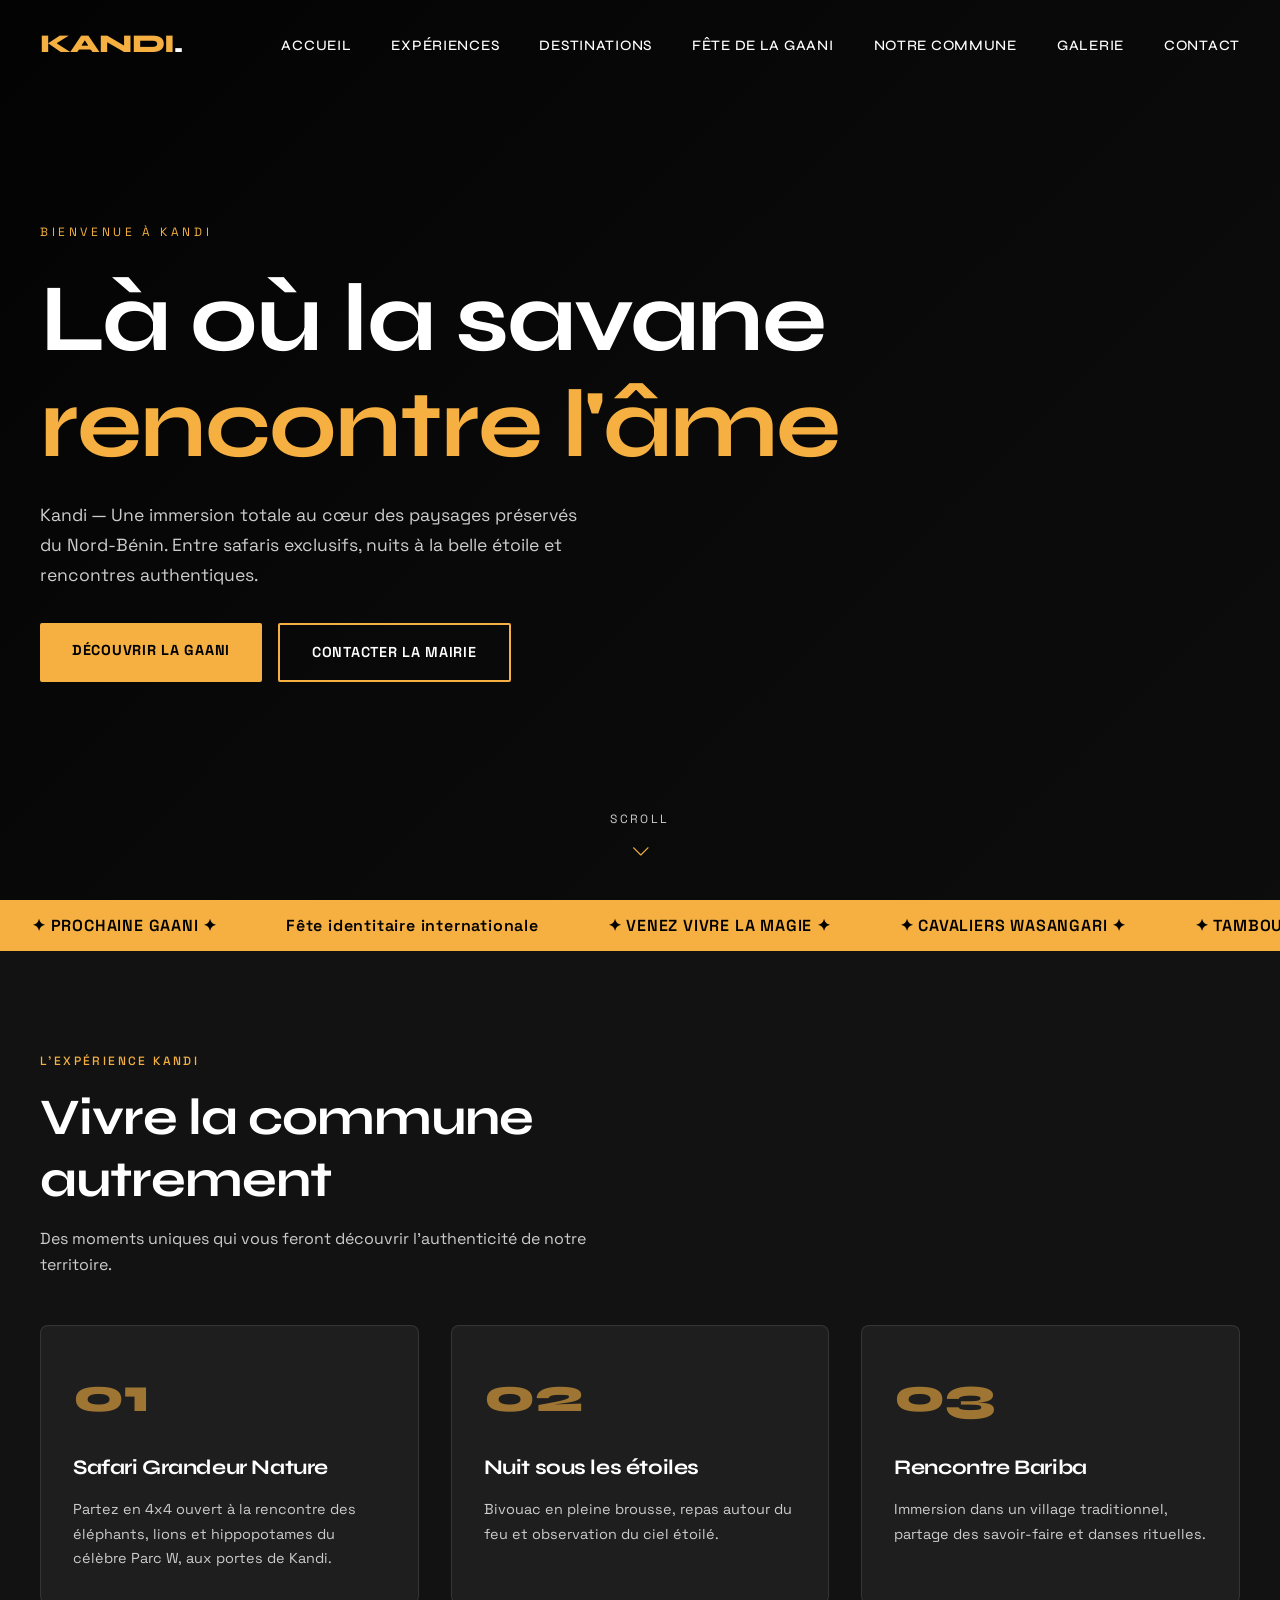
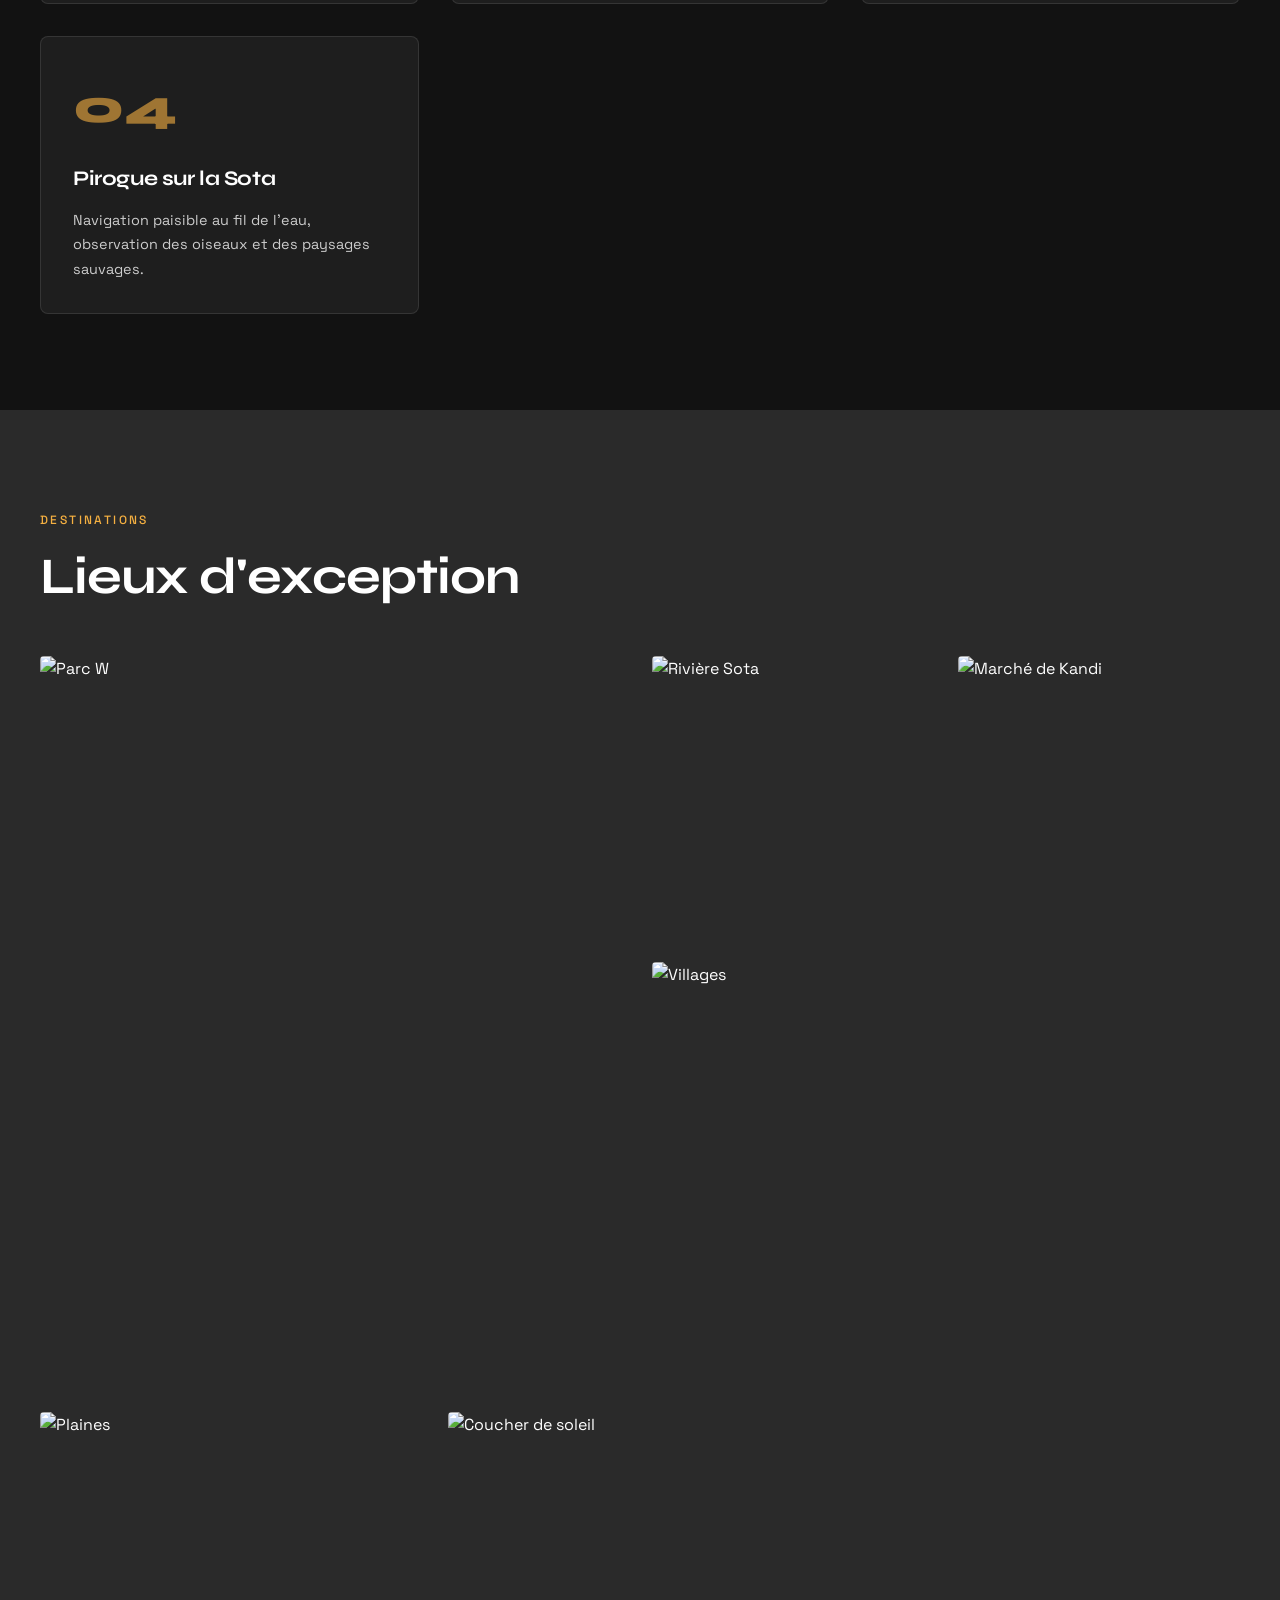
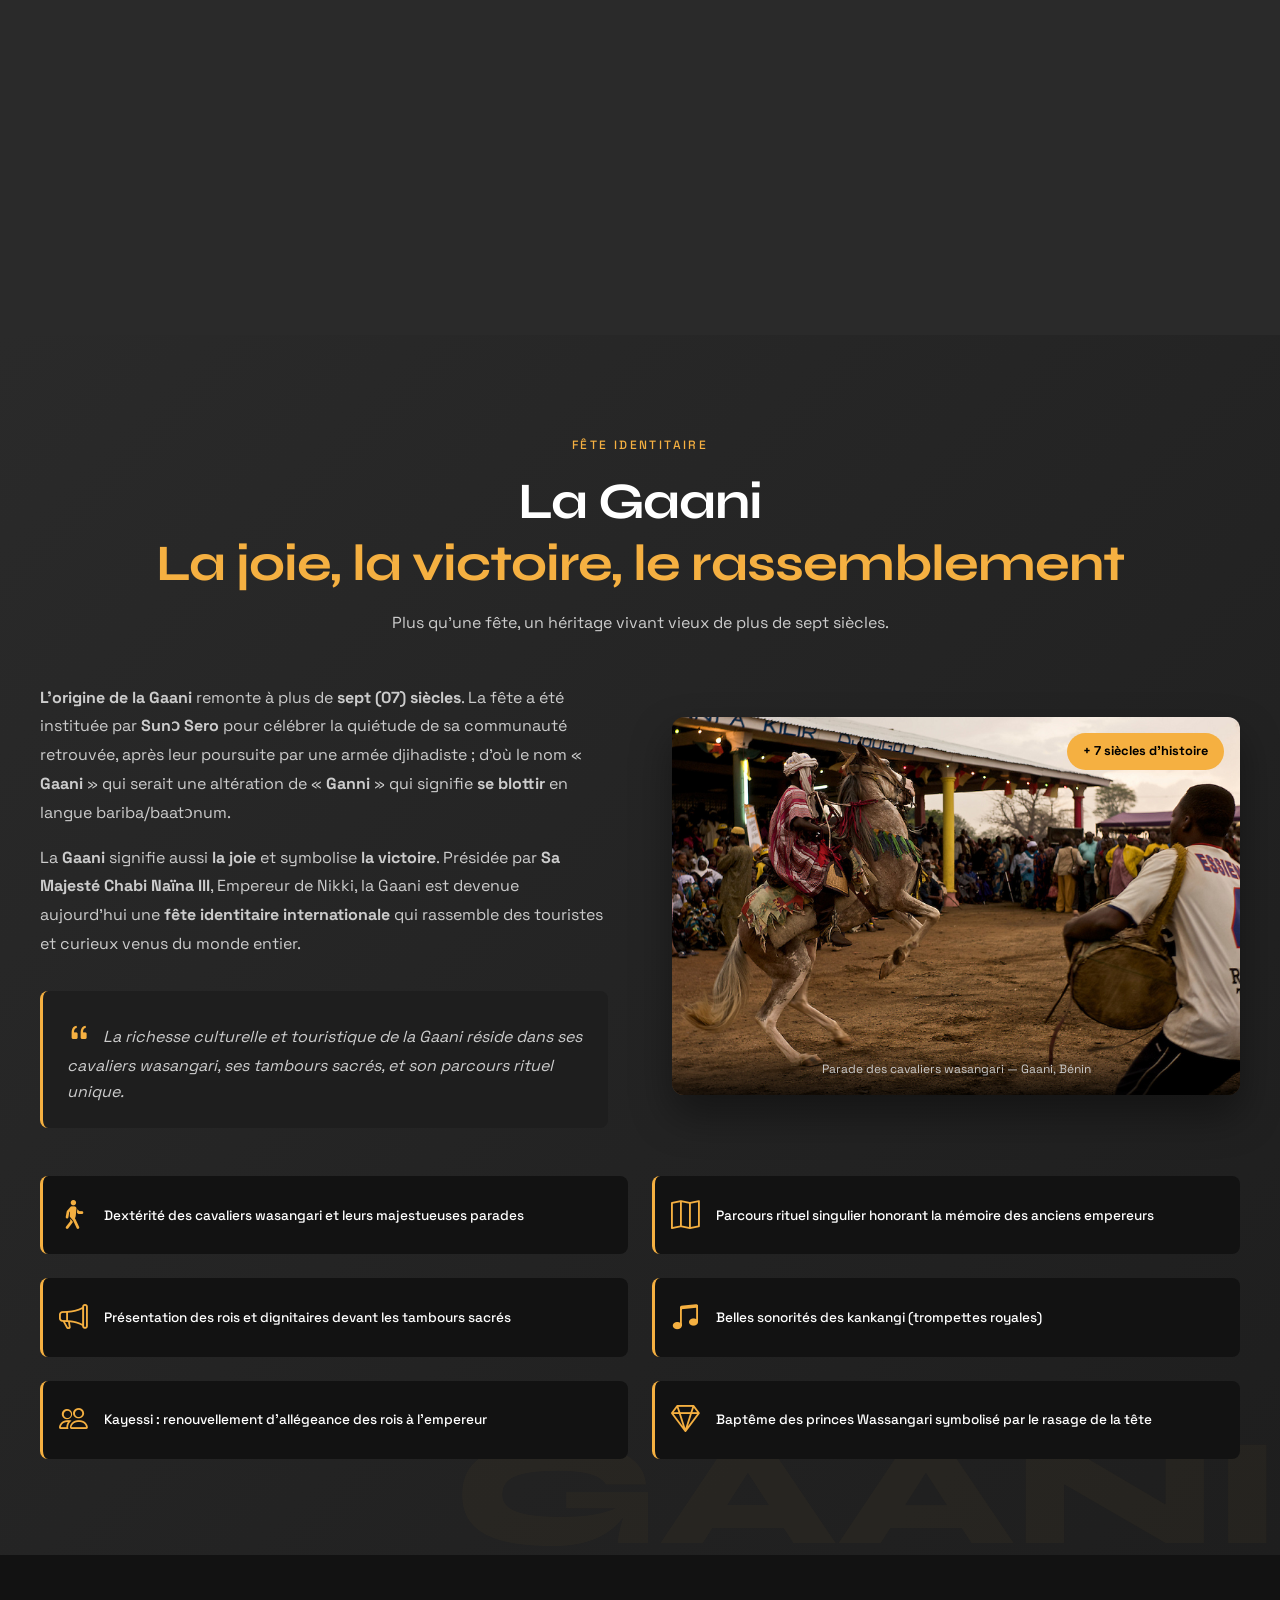
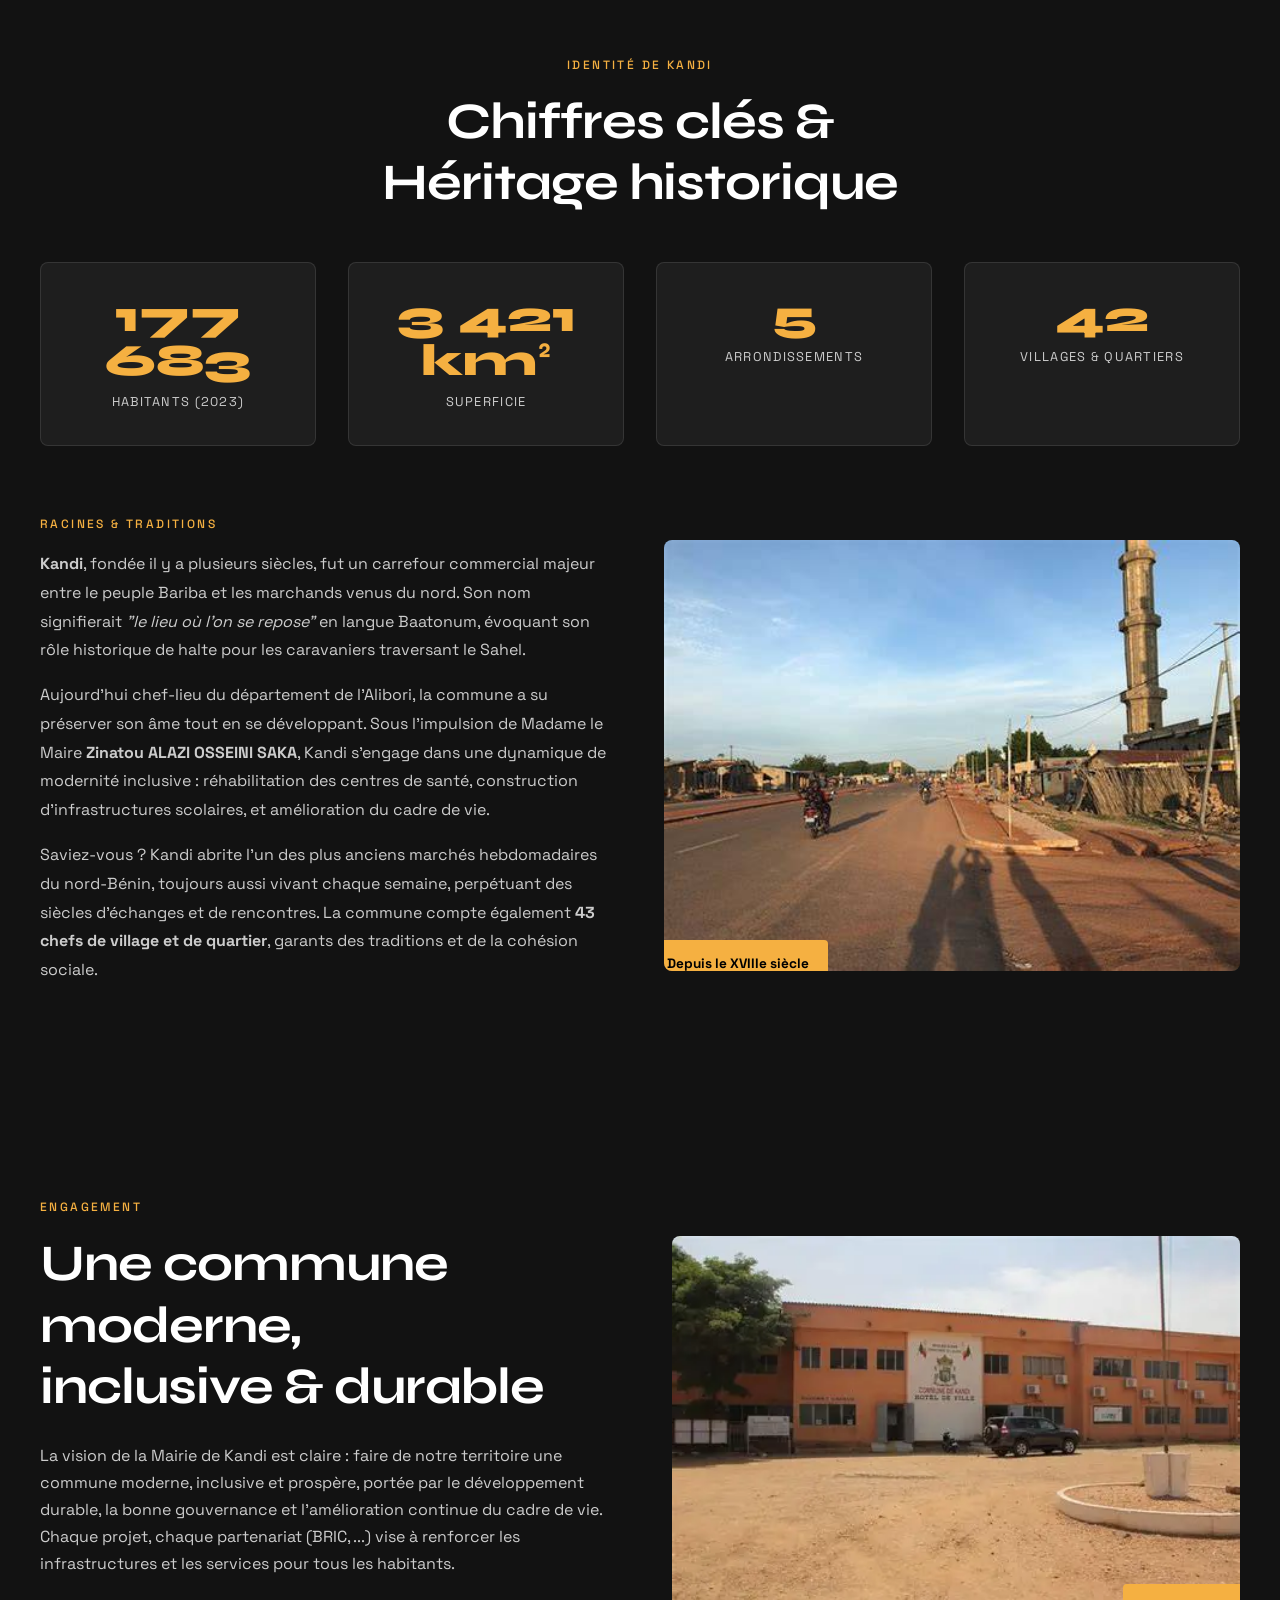
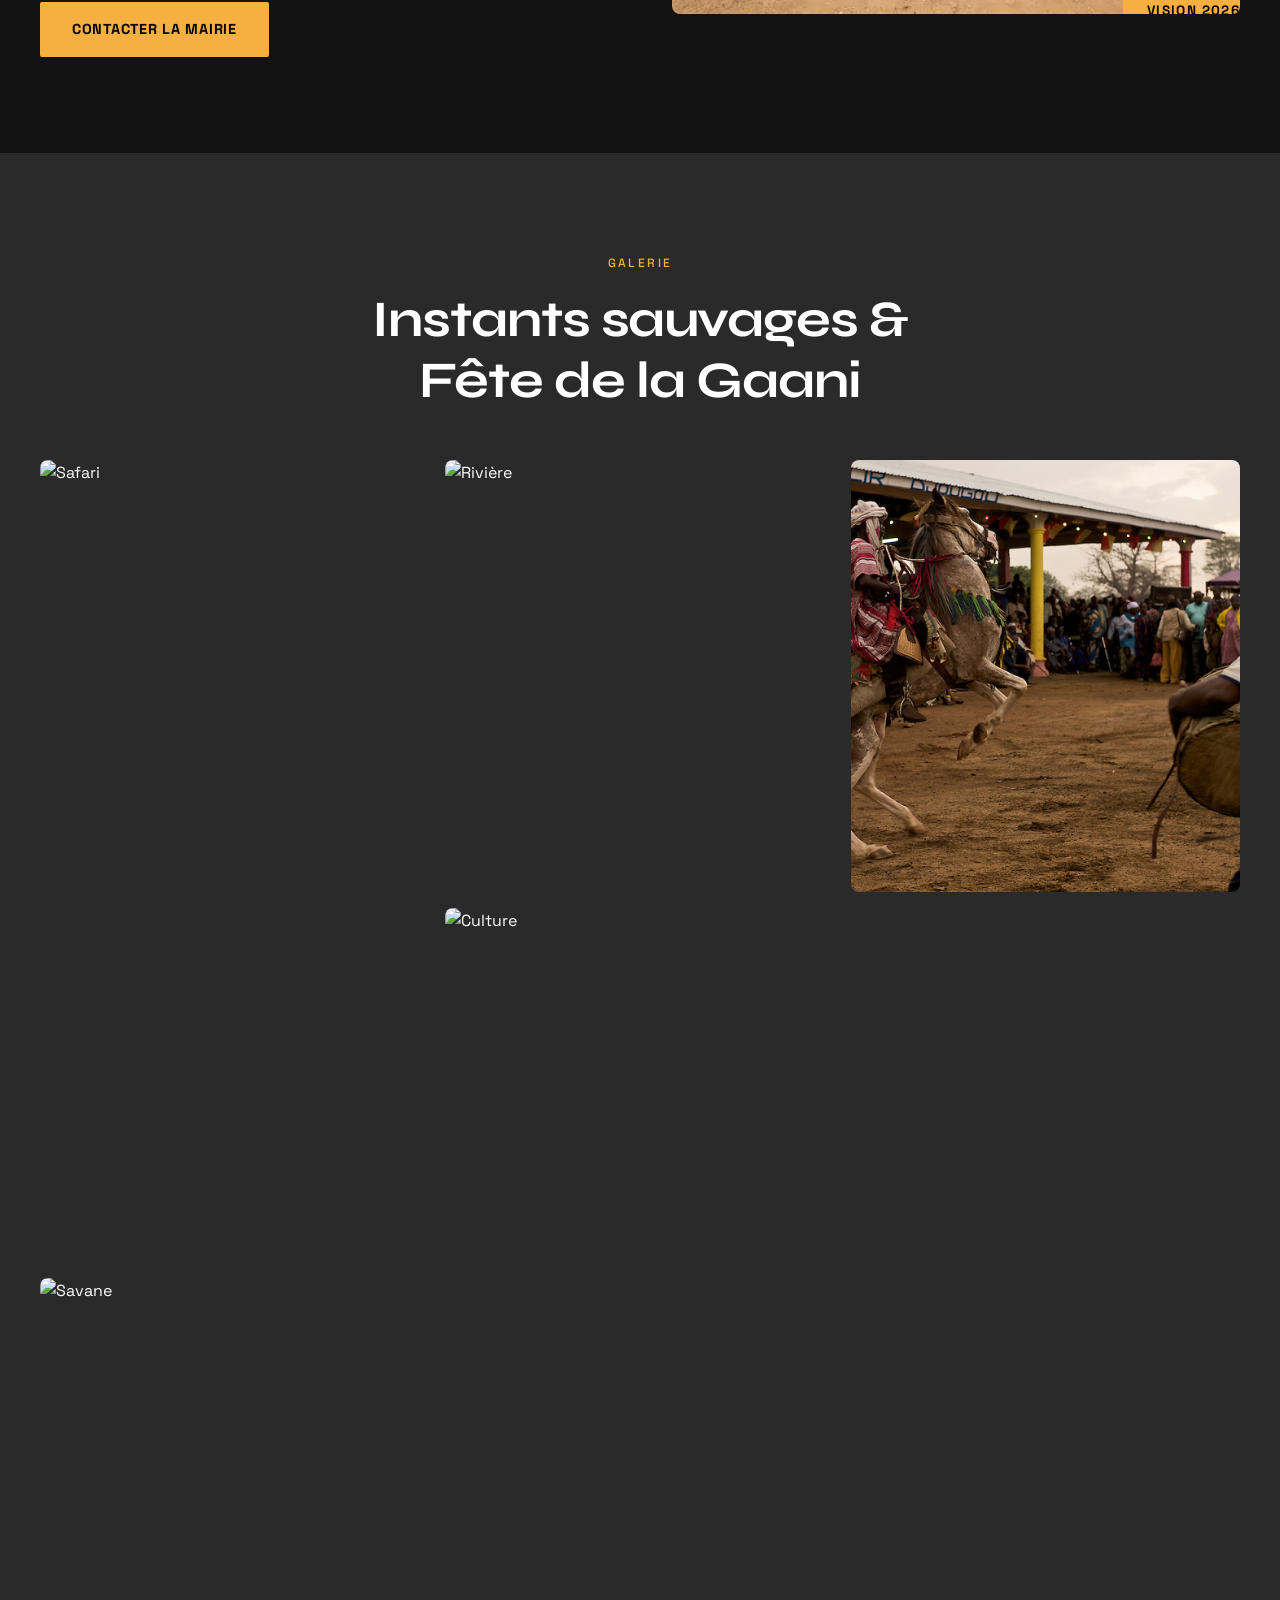
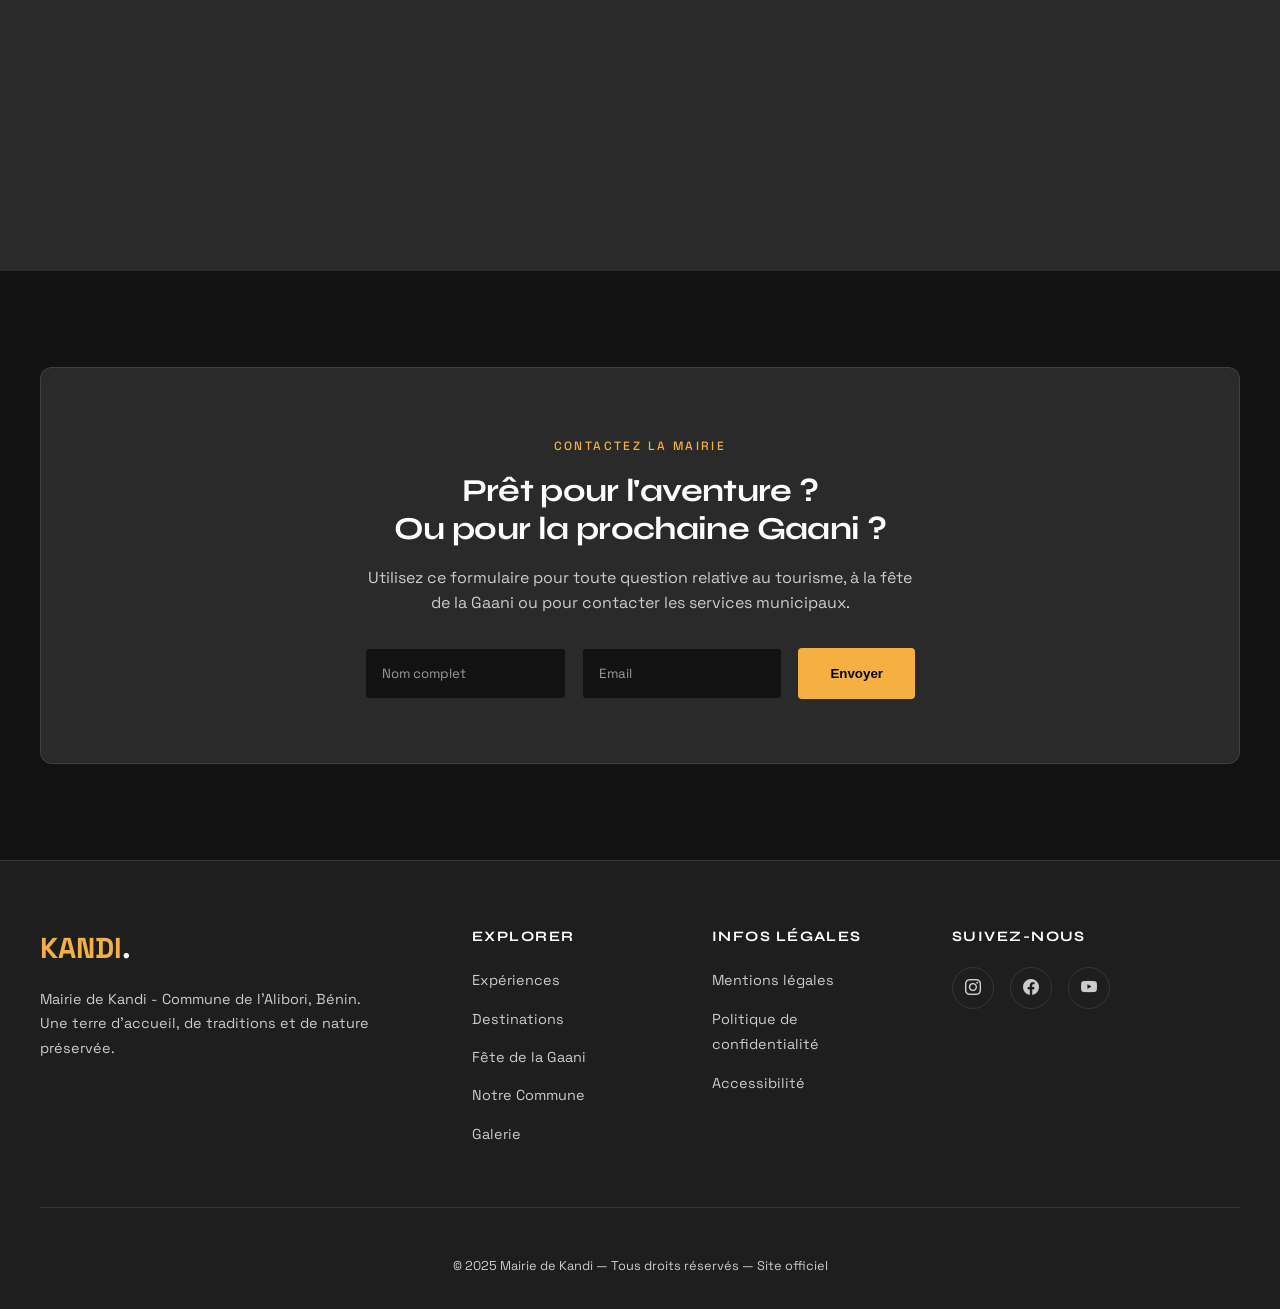
==== index.html @ 5b335a00 "Premier commit" ====
<!DOCTYPE html>
<html lang="fr">
<head>
  <meta charset="UTF-8" />
  <meta name="viewport" content="width=device-width, initial-scale=1.0, viewport-fit=cover" />
  <meta name="description" content="Kandi Wilderness — Découvrez la commune de Kandi, la fête de la Gaani, ses chiffres clés, son histoire et une expérience unique entre safaris et culture authentique au Nord-Bénin." />
  <title>Kandi Wilderness | Fête de la Gaani - Commune de Kandi, Bénin</title>
  
  <!-- Fonts -->
  <link href="https://fonts.googleapis.com/css2?family=Syne:wght@400;500;600;700;800&family=Space+Grotesk:wght@300;400;500;600;700&display=swap" rel="stylesheet" />
  <link href="https://cdn.jsdelivr.net/npm/bootstrap-icons@1.11.3/font/bootstrap-icons.min.css" rel="stylesheet" />
  
  <style>
    /* ===== RESET & VARIABLES ACCESSIBLES (contraste WCAG AAA) ===== */
    * {
      margin: 0;
      padding: 0;
      box-sizing: border-box;
    }

    :root {
      --bg-dark: #121212;
      --bg-card: #1E1E1E;
      --bg-elevated: #2A2A2A;
      --accent-primary: #F5B041;
      --accent-secondary: #E67E22;
      --accent-dark: #D35400;
      --text-light: #FFFFFF;
      --text-muted: #E0E0E0;
      --text-secondary: #CCCCCC;
      --border-subtle: rgba(245, 176, 65, 0.25);
      --border-card: rgba(255, 255, 255, 0.1);
      --transition-smooth: all 0.6s cubic-bezier(0.25, 0.46, 0.45, 0.94);
      --transition-bounce: all 0.4s cubic-bezier(0.34, 1.2, 0.64, 1);
    }

    body {
      background: var(--bg-dark);
      color: var(--text-light);
      font-family: 'Space Grotesk', sans-serif;
      overflow-x: hidden;
      line-height: 1.6;
    }

    h1, h2, h3, h4, .logo, .nav-links a {
      font-family: 'Syne', sans-serif;
      font-weight: 700;
      letter-spacing: -0.02em;
    }

    html {
      scroll-behavior: smooth;
    }

    ::-webkit-scrollbar {
      width: 8px;
    }
    ::-webkit-scrollbar-track {
      background: var(--bg-card);
    }
    ::-webkit-scrollbar-thumb {
      background: var(--accent-primary);
      border-radius: 4px;
    }

    /* ===== LOADER ===== */
    .loader {
      position: fixed;
      inset: 0;
      background: var(--bg-dark);
      z-index: 10000;
      display: flex;
      align-items: center;
      justify-content: center;
      transition: opacity 0.8s ease, visibility 0.8s ease;
    }
    .loader.fade-out {
      opacity: 0;
      visibility: hidden;
    }
    .loader-text {
      font-family: 'Syne', sans-serif;
      font-size: clamp(1.5rem, 5vw, 3rem);
      font-weight: 800;
      letter-spacing: 0.2em;
      background: linear-gradient(135deg, var(--accent-primary), var(--accent-secondary));
      -webkit-background-clip: text;
      background-clip: text;
      color: transparent;
      animation: pulse 1.5s ease infinite;
    }
    @keyframes pulse {
      0%, 100% { opacity: 0.6; }
      50% { opacity: 1; }
    }

    /* ===== NAVIGATION ===== */
    .nav {
      position: fixed;
      top: 0;
      left: 0;
      width: 100%;
      padding: 1.5rem 2.5rem;
      z-index: 1000;
      transition: var(--transition-smooth);
      background: transparent;
    }
    .nav.scrolled {
      background: rgba(18, 18, 18, 0.95);
      backdrop-filter: blur(12px);
      padding: 1rem 2.5rem;
      border-bottom: 1px solid var(--border-subtle);
    }
    .nav-container {
      display: flex;
      justify-content: space-between;
      align-items: center;
      max-width: 1400px;
      margin: 0 auto;
    }
    .logo {
      font-size: 1.6rem;
      font-weight: 800;
      letter-spacing: -0.03em;
      color: var(--accent-primary);
    }
    .logo span {
      color: var(--text-light);
    }
    .nav-links {
      display: flex;
      gap: 2.5rem;
      list-style: none;
    }
    .nav-links a {
      color: var(--text-light);
      text-decoration: none;
      font-size: 0.9rem;
      font-weight: 500;
      letter-spacing: 0.05em;
      text-transform: uppercase;
      transition: var(--transition-smooth);
      position: relative;
    }
    .nav-links a::before {
      content: '';
      position: absolute;
      bottom: -5px;
      left: 0;
      width: 0;
      height: 2px;
      background: var(--accent-primary);
      transition: width 0.3s ease;
    }
    .nav-links a:hover::before {
      width: 100%;
    }
    .nav-links a:hover {
      color: var(--accent-primary);
    }
    .menu-btn {
      display: none;
      background: none;
      border: none;
      color: var(--text-light);
      font-size: 1.8rem;
      cursor: pointer;
    }

    /* ===== HERO ===== */
    .hero {
      height: 100vh;
      position: relative;
      display: flex;
      align-items: center;
      overflow: hidden;
    }
    .hero-video-bg {
      position: absolute;
      inset: 0;
      width: 100%;
      height: 100%;
      object-fit: cover;
      z-index: 0;
    }
    .hero-overlay {
      position: absolute;
      inset: 0;
      background: linear-gradient(135deg, rgba(0,0,0,0.85) 0%, rgba(0,0,0,0.5) 50%, rgba(0,0,0,0.3) 100%);
      z-index: 1;
    }
    .hero-content {
      position: relative;
      z-index: 2;
      max-width: 1400px;
      margin: 0 auto;
      padding: 0 2.5rem;
      width: 100%;
    }
    .hero-badge {
      display: inline-block;
      font-size: 0.75rem;
      letter-spacing: 0.3em;
      text-transform: uppercase;
      color: var(--accent-primary);
      margin-bottom: 1.5rem;
      animation: slideUp 0.8s ease forwards;
      opacity: 0;
      transform: translateY(30px);
    }
    .hero-title {
      font-size: clamp(2.8rem, 8vw, 6rem);
      line-height: 1.1;
      margin-bottom: 1.5rem;
      animation: slideUp 0.8s ease 0.1s forwards;
      opacity: 0;
      transform: translateY(30px);
      color: var(--text-light);
    }
    .hero-title .gradient-text {
      color: var(--accent-primary);
    }
    .hero-desc {
      max-width: 550px;
      font-size: 1.1rem;
      color: var(--text-secondary);
      margin-bottom: 2rem;
      animation: slideUp 0.8s ease 0.2s forwards;
      opacity: 0;
      transform: translateY(30px);
      line-height: 1.7;
    }
    .hero-buttons {
      display: flex;
      gap: 1rem;
      flex-wrap: wrap;
      animation: slideUp 0.8s ease 0.3s forwards;
      opacity: 0;
      transform: translateY(30px);
    }
    .btn-primary {
      background: var(--accent-primary);
      color: #000000;
      border: none;
      padding: 1rem 2rem;
      font-weight: 700;
      font-size: 0.9rem;
      letter-spacing: 0.05em;
      text-transform: uppercase;
      cursor: pointer;
      transition: var(--transition-bounce);
      text-decoration: none;
      display: inline-block;
      border-radius: 2px;
    }
    .btn-primary:hover {
      background: var(--accent-secondary);
      transform: translateY(-3px);
      box-shadow: 0 10px 30px rgba(245, 176, 65, 0.3);
    }
    .btn-outline {
      background: transparent;
      border: 2px solid var(--accent-primary);
      color: var(--text-light);
      padding: 1rem 2rem;
      font-weight: 600;
      font-size: 0.9rem;
      letter-spacing: 0.05em;
      text-transform: uppercase;
      cursor: pointer;
      transition: var(--transition-bounce);
      text-decoration: none;
      display: inline-block;
      border-radius: 2px;
    }
    .btn-outline:hover {
      background: var(--accent-primary);
      color: #000000;
      transform: translateY(-3px);
    }
    .hero-scroll {
      position: absolute;
      bottom: 2rem;
      left: 50%;
      transform: translateX(-50%);
      z-index: 2;
      display: flex;
      flex-direction: column;
      align-items: center;
      gap: 0.5rem;
      animation: bounce 2s infinite;
    }
    .hero-scroll span {
      font-size: 0.75rem;
      letter-spacing: 0.2em;
      text-transform: uppercase;
      color: var(--text-secondary);
    }
    .hero-scroll i {
      color: var(--accent-primary);
      font-size: 1.2rem;
    }

    @keyframes slideUp {
      to {
        opacity: 1;
        transform: translateY(0);
      }
    }
    @keyframes bounce {
      0%, 100% { transform: translateX(-50%) translateY(0); }
      50% { transform: translateX(-50%) translateY(10px); }
    }

    /* ===== SECTIONS ===== */
    .section {
      padding: 6rem 2.5rem;
    }
    .container {
      max-width: 1400px;
      margin: 0 auto;
    }
    .section-label {
      display: inline-block;
      font-size: 0.75rem;
      letter-spacing: 0.2em;
      text-transform: uppercase;
      color: var(--accent-primary);
      margin-bottom: 1rem;
      font-weight: 500;
    }
    .section-title {
      font-size: clamp(2rem, 5vw, 3.2rem);
      margin-bottom: 1rem;
      line-height: 1.2;
      color: var(--text-light);
    }
    .section-desc {
      color: var(--text-secondary);
      max-width: 600px;
      margin-bottom: 3rem;
      font-size: 1rem;
      line-height: 1.6;
    }

    /* Asymmetric Grid */
    .asymmetric-grid {
      display: grid;
      grid-template-columns: repeat(12, 1fr);
      gap: 1.5rem;
    }
    .grid-item {
      position: relative;
      overflow: hidden;
      cursor: pointer;
      border-radius: 4px;
    }
    .grid-item img {
      width: 100%;
      height: 100%;
      object-fit: cover;
      transition: transform 0.8s cubic-bezier(0.25, 0.46, 0.45, 0.94);
    }
    .grid-item:hover img {
      transform: scale(1.05);
    }
    .grid-overlay {
      position: absolute;
      inset: 0;
      background: linear-gradient(to top, rgba(0,0,0,0.9), transparent);
      display: flex;
      align-items: flex-end;
      padding: 1.5rem;
      opacity: 0;
      transition: opacity 0.4s ease;
    }
    .grid-item:hover .grid-overlay {
      opacity: 1;
    }
    .grid-content h4 {
      font-size: 1.3rem;
      margin-bottom: 0.3rem;
      color: var(--text-light);
    }
    .grid-content p {
      font-size: 0.85rem;
      color: var(--text-secondary);
    }
    .item-1 { grid-column: span 6; grid-row: span 2; aspect-ratio: 1.2; }
    .item-2 { grid-column: span 3; aspect-ratio: 1; }
    .item-3 { grid-column: span 3; aspect-ratio: 1; }
    .item-4 { grid-column: span 4; aspect-ratio: 0.9; }
    .item-5 { grid-column: span 4; aspect-ratio: 0.9; }
    .item-6 { grid-column: span 4; aspect-ratio: 0.9; }

    /* Numbered List */
    .numbered-grid {
      display: grid;
      grid-template-columns: repeat(auto-fit, minmax(280px, 1fr));
      gap: 2rem;
      margin-top: 3rem;
    }
    .numbered-card {
      padding: 2rem;
      background: var(--bg-card);
      border: 1px solid var(--border-card);
      transition: var(--transition-smooth);
      border-radius: 8px;
    }
    .numbered-card:hover {
      border-color: var(--accent-primary);
      transform: translateY(-6px);
    }
    .number {
      font-family: 'Syne', sans-serif;
      font-size: 3rem;
      font-weight: 800;
      color: var(--accent-primary);
      opacity: 0.6;
      margin-bottom: 1rem;
    }
    .numbered-card h3 {
      font-size: 1.3rem;
      margin-bottom: 0.8rem;
      color: var(--text-light);
    }
    .numbered-card p {
      color: var(--text-secondary);
      font-size: 0.9rem;
      line-height: 1.7;
    }

    /* Stats & History */
    .stats-grid {
      display: grid;
      grid-template-columns: repeat(4, 1fr);
      gap: 2rem;
      margin-bottom: 4rem;
    }
    .stat-card {
      text-align: center;
      padding: 2rem;
      background: var(--bg-card);
      border: 1px solid var(--border-card);
      border-radius: 8px;
    }
    .stat-number {
      font-family: 'Syne', sans-serif;
      font-size: 2.8rem;
      font-weight: 800;
      color: var(--accent-primary);
      line-height: 1;
    }
    .stat-label {
      font-size: 0.8rem;
      text-transform: uppercase;
      letter-spacing: 0.1em;
      color: var(--text-secondary);
      margin-top: 0.5rem;
    }
    .history-content {
      display: grid;
      grid-template-columns: 1fr 1fr;
      gap: 3rem;
      align-items: center;
    }
    .history-text p {
      color: var(--text-secondary);
      line-height: 1.8;
      margin-bottom: 1rem;
      font-size: 1rem;
    }
    .history-image {
      position: relative;
      border-radius: 8px;
      overflow: hidden;
    }
    .history-image img {
      width: 100%;
      height: auto;
      display: block;
    }
    .history-badge {
      position: absolute;
      bottom: -1rem;
      left: -1rem;
      background: var(--accent-primary);
      color: #000000;
      padding: 0.8rem 1.2rem;
      font-weight: 700;
      font-size: 0.85rem;
      border-radius: 4px;
    }

    /* ===== GAANI FESTIVAL SECTION ===== */
    .gaani-section {
      background: linear-gradient(135deg, var(--bg-elevated), var(--bg-card));
      position: relative;
      overflow: hidden;
    }
    .gaani-section::before {
      content: 'GAANI';
      position: absolute;
      font-family: 'Syne', sans-serif;
      font-size: 12vw;
      font-weight: 800;
      color: rgba(245, 176, 65, 0.03);
      bottom: 0;
      right: 0;
      pointer-events: none;
      line-height: 0.8;
    }
    .gaani-grid {
      display: grid;
      grid-template-columns: 1fr 1fr;
      gap: 4rem;
      align-items: center;
    }
    .gaani-content p {
      color: var(--text-secondary);
      line-height: 1.8;
      margin-bottom: 1rem;
      font-size: 1rem;
    }
    .gaani-features {
      display: grid;
      grid-template-columns: repeat(2, 1fr);
      gap: 1.5rem;
      margin-top: 2rem;
    }
    .gaani-feature {
      display: flex;
      align-items: center;
      gap: 1rem;
      padding: 1rem;
      background: var(--bg-dark);
      border-radius: 8px;
      border-left: 3px solid var(--accent-primary);
    }
    .gaani-feature i {
      font-size: 1.8rem;
      color: var(--accent-primary);
    }
    .gaani-feature span {
      font-size: 0.85rem;
      font-weight: 500;
      color: var(--text-light);
    }
    .gaani-image {
      position: relative;
      border-radius: 12px;
      overflow: hidden;
      box-shadow: 0 20px 40px rgba(0,0,0,0.4);
    }
    .gaani-image img {
      width: 100%;
      height: auto;
      display: block;
      transition: transform 0.6s ease;
    }
    .gaani-image:hover img {
      transform: scale(1.02);
    }
    .gaani-badge {
      position: absolute;
      top: 1rem;
      right: 1rem;
      background: var(--accent-primary);
      color: #000000;
      padding: 0.5rem 1rem;
      font-weight: 700;
      font-size: 0.8rem;
      border-radius: 30px;
      z-index: 2;
    }
    .quote-gaani {
      margin-top: 2rem;
      padding: 1.5rem;
      background: var(--bg-card);
      border-radius: 8px;
      font-style: italic;
      color: var(--text-secondary);
      border-left: 3px solid var(--accent-primary);
    }
    .gaani-image-caption {
      position: absolute;
      bottom: 0;
      left: 0;
      right: 0;
      background: linear-gradient(to top, rgba(0,0,0,0.8), transparent);
      padding: 1rem;
      text-align: center;
      font-size: 0.75rem;
      color: var(--text-secondary);
    }

    /* Split Section */
    .split-section {
      display: grid;
      grid-template-columns: 1fr 1fr;
      gap: 4rem;
      align-items: center;
    }
    .split-content p {
      color: var(--text-secondary);
      font-size: 1rem;
      line-height: 1.7;
    }
    .split-image {
      position: relative;
      border-radius: 8px;
      overflow: hidden;
    }
    .split-image img {
      width: 100%;
      height: auto;
      display: block;
    }
    .floating-badge {
      position: absolute;
      bottom: -1.5rem;
      right: -1.5rem;
      background: var(--accent-primary);
      color: #000000;
      padding: 1rem 1.5rem;
      font-weight: 700;
      font-size: 0.85rem;
      letter-spacing: 0.1em;
      border-radius: 4px;
    }

    /* Masonry Gallery */
    .masonry {
      display: grid;
      grid-template-columns: repeat(3, 1fr);
      gap: 1rem;
    }
    .masonry-item {
      overflow: hidden;
      cursor: pointer;
      border-radius: 8px;
    }
    .masonry-item img {
      width: 100%;
      height: 100%;
      object-fit: cover;
      transition: transform 0.6s ease;
    }
    .masonry-item:hover img {
      transform: scale(1.05);
    }
    .masonry-item:nth-child(1) { grid-row: span 2; aspect-ratio: 0.8; }
    .masonry-item:nth-child(2) { aspect-ratio: 1.2; }
    .masonry-item:nth-child(3) { aspect-ratio: 0.9; }
    .masonry-item:nth-child(4) { aspect-ratio: 1.1; }
    .masonry-item:nth-child(5) { grid-column: span 2; aspect-ratio: 1.6; }

    /* Newsletter */
    .newsletter {
      background: var(--bg-elevated);
      border: 1px solid var(--border-card);
      padding: 4rem;
      text-align: center;
      border-radius: 12px;
    }
    .newsletter-form {
      display: flex;
      gap: 1rem;
      max-width: 550px;
      margin: 2rem auto 0;
    }
    .newsletter-form input {
      flex: 1;
      background: var(--bg-dark);
      border: 1px solid var(--border-card);
      padding: 1rem;
      color: var(--text-light);
      font-family: inherit;
      outline: none;
      transition: var(--transition-smooth);
      border-radius: 4px;
    }
    .newsletter-form input:focus {
      border-color: var(--accent-primary);
    }
    .newsletter-form input::placeholder {
      color: #999;
    }
    .newsletter-form button {
      background: var(--accent-primary);
      border: none;
      padding: 0 2rem;
      color: #000000;
      font-weight: 700;
      cursor: pointer;
      transition: var(--transition-bounce);
      border-radius: 4px;
    }
    .newsletter-form button:hover {
      background: var(--accent-secondary);
    }

    /* Footer */
    .footer {
      background: var(--bg-card);
      padding: 4rem 2.5rem 2rem;
      border-top: 1px solid var(--border-card);
    }
    .footer-grid {
      display: grid;
      grid-template-columns: 2fr 1fr 1fr 1.5fr;
      gap: 3rem;
      max-width: 1400px;
      margin: 0 auto;
    }
    .footer-logo {
      font-size: 1.8rem;
      font-weight: 800;
      color: var(--accent-primary);
      margin-bottom: 1rem;
    }
    .footer-logo span {
      color: var(--text-light);
    }
    .footer-desc {
      color: var(--text-secondary);
      font-size: 0.9rem;
      line-height: 1.7;
    }
    .footer h4 {
      font-size: 0.9rem;
      letter-spacing: 0.1em;
      text-transform: uppercase;
      margin-bottom: 1.2rem;
      color: var(--text-light);
    }
    .footer-links {
      list-style: none;
    }
    .footer-links li {
      margin-bottom: 0.8rem;
    }
    .footer-links a {
      color: var(--text-secondary);
      text-decoration: none;
      font-size: 0.9rem;
      transition: var(--transition-smooth);
    }
    .footer-links a:hover {
      color: var(--accent-primary);
    }
    .social-links {
      display: flex;
      gap: 1rem;
    }
    .social-links a {
      width: 42px;
      height: 42px;
      border: 1px solid var(--border-card);
      display: flex;
      align-items: center;
      justify-content: center;
      color: var(--text-secondary);
      text-decoration: none;
      transition: var(--transition-smooth);
      border-radius: 50%;
    }
    .social-links a:hover {
      border-color: var(--accent-primary);
      color: var(--accent-primary);
      transform: translateY(-3px);
    }
    .footer-bottom {
      text-align: center;
      padding-top: 3rem;
      margin-top: 3rem;
      border-top: 1px solid var(--border-card);
      color: var(--text-secondary);
      font-size: 0.8rem;
    }

    /* Marquee */
    .marquee {
      background: var(--accent-primary);
      color: #000000;
      padding: 0.8rem 0;
      white-space: nowrap;
      overflow: hidden;
      font-weight: 600;
      letter-spacing: 0.05em;
    }
    .marquee-content {
      display: inline-block;
      animation: marquee 25s linear infinite;
    }
    .marquee-content span {
      margin: 0 2rem;
    }
    @keyframes marquee {
      0% { transform: translateX(0); }
      100% { transform: translateX(-50%); }
    }

    /* Responsive */
    @media (max-width: 992px) {
      .nav-links {
        position: fixed;
        top: 0;
        right: -100%;
        width: 280px;
        height: 100vh;
        background: var(--bg-card);
        flex-direction: column;
        justify-content: center;
        align-items: center;
        transition: right 0.4s ease;
        z-index: 1001;
        gap: 2rem;
      }
      .nav-links.active {
        right: 0;
      }
      .menu-btn {
        display: block;
        z-index: 1002;
      }
      .asymmetric-grid {
        grid-template-columns: repeat(6, 1fr);
      }
      .split-section {
        grid-template-columns: 1fr;
        gap: 2rem;
      }
      .footer-grid {
        grid-template-columns: 1fr;
        gap: 2rem;
      }
      .masonry {
        grid-template-columns: 1fr;
      }
      .masonry-item:nth-child(1),
      .masonry-item:nth-child(5) {
        grid-column: auto;
        grid-row: auto;
      }
      .stats-grid {
        grid-template-columns: repeat(2, 1fr);
      }
      .history-content {
        grid-template-columns: 1fr;
      }
      .gaani-grid {
        grid-template-columns: 1fr;
        gap: 2rem;
      }
      .gaani-features {
        grid-template-columns: 1fr;
      }
      .section {
        padding: 4rem 1.5rem;
      }
    }

    @media (max-width: 768px) {
      .stats-grid {
        grid-template-columns: 1fr;
      }
      .hero-buttons {
        flex-direction: column;
        align-items: flex-start;
      }
      .newsletter-form {
        flex-direction: column;
      }
      .floating-badge, .history-badge {
        position: static;
        margin-top: 1rem;
        display: inline-block;
      }
      .split-image, .history-image {
        margin-top: 2rem;
      }
    }

    /* Animations */
    .reveal {
      opacity: 0;
      transform: translateY(40px);
      transition: opacity 0.8s ease, transform 0.8s ease;
    }
    .reveal.visible {
      opacity: 1;
      transform: translateY(0);
    }

    /* Lightbox */
    .lightbox {
      display: none;
      position: fixed;
      inset: 0;
      background: rgba(0, 0, 0, 0.95);
      z-index: 2000;
      align-items: center;
      justify-content: center;
      cursor: pointer;
    }
    .lightbox.active {
      display: flex;
    }
    .lightbox img {
      max-width: 90vw;
      max-height: 90vh;
      border-radius: 8px;
    }
  </style>
</head>
<body>

<!-- Loader -->
<div class="loader" id="loader">
  <div class="loader-text">KANDI</div>
</div>

<!-- Navigation -->
<nav class="nav" id="nav">
  <div class="nav-container">
    <div class="logo">KANDI<span>.</span></div>
    <button class="menu-btn" id="menuBtn"><i class="bi bi-grid-3x3-gap-fill"></i></button>
    <ul class="nav-links" id="navLinks">
      <li><a href="#home">Accueil</a></li>
      <li><a href="#experiences">Expériences</a></li>
      <li><a href="#destinations">Destinations</a></li>
      <li><a href="#gaani">Fête de la Gaani</a></li>
      <li><a href="#history">Notre Commune</a></li>
      <li><a href="#gallery">Galerie</a></li>
      <li><a href="#contact">Contact</a></li>
    </ul>
  </div>
</nav>

<!-- Hero Section -->
<section id="home" class="hero">
  <video class="hero-video-bg" autoplay loop muted playsinline poster="https://images.unsplash.com/photo-1516026672322-bc52d61a55d5?w=1920&q=80">
    <source src="https://assets.mixkit.co/videos/preview/mixkit-african-savanna-with-animals-3991-large.mp4" type="video/mp4">
  </video>
  <div class="hero-overlay"></div>
  <div class="hero-content">
    <div class="hero-badge">BIENVENUE À KANDI</div>
    <h1 class="hero-title">
      Là où la savane<br>
      <span class="gradient-text">rencontre l'âme</span>
    </h1>
    <p class="hero-desc">
      Kandi — Une immersion totale au cœur des paysages préservés du Nord-Bénin. 
      Entre safaris exclusifs, nuits à la belle étoile et rencontres authentiques.
    </p>
    <div class="hero-buttons">
      <a href="#gaani" class="btn-primary">Découvrir la Gaani</a>
      <a href="#contact" class="btn-outline">Contacter la Mairie</a>
    </div>
  </div>
  <div class="hero-scroll">
    <span>Scroll</span>
    <i class="bi bi-chevron-down"></i>
  </div>
</section>

<!-- Marquee -->
<div class="marquee">
  <div class="marquee-content">
    <span>✦ PROCHAINE GAANI ✦</span>
    <span>Fête identitaire internationale</span>
    <span>✦ VENEZ VIVRE LA MAGIE ✦</span>
    <span>✦ CAVALIERS WASANGARI ✦</span>
    <span>✦ TAMBOURS SACRÉS ✦</span>
    <span>✦ ✦ PROCHAINE GAANI ✦</span>
    <span>Fête identitaire internationale</span>
    <span>✦ VENEZ VIVRE LA MAGIE ✦</span>
  </div>
</div>

<!-- Experiences Section -->
<section id="experiences" class="section">
  <div class="container">
    <div class="reveal">
      <div class="section-label">L'EXPÉRIENCE KANDI</div>
      <h2 class="section-title">Vivre la commune<br>autrement</h2>
      <p class="section-desc">Des moments uniques qui vous feront découvrir l'authenticité de notre territoire.</p>
    </div>
    <div class="numbered-grid">
      <div class="numbered-card reveal">
        <div class="number">01</div>
        <h3>Safari Grandeur Nature</h3>
        <p>Partez en 4x4 ouvert à la rencontre des éléphants, lions et hippopotames du célèbre Parc W, aux portes de Kandi.</p>
      </div>
      <div class="numbered-card reveal">
        <div class="number">02</div>
        <h3>Nuit sous les étoiles</h3>
        <p>Bivouac en pleine brousse, repas autour du feu et observation du ciel étoilé.</p>
      </div>
      <div class="numbered-card reveal">
        <div class="number">03</div>
        <h3>Rencontre Bariba</h3>
        <p>Immersion dans un village traditionnel, partage des savoir-faire et danses rituelles.</p>
      </div>
      <div class="numbered-card reveal">
        <div class="number">04</div>
        <h3>Pirogue sur la Sota</h3>
        <p>Navigation paisible au fil de l'eau, observation des oiseaux et des paysages sauvages.</p>
      </div>
    </div>
  </div>
</section>

<!-- Destinations Grid -->
<section id="destinations" class="section" style="background: var(--bg-elevated);">
  <div class="container">
    <div class="reveal">
      <div class="section-label">DESTINATIONS</div>
      <h2 class="section-title">Lieux d'exception</h2>
    </div>
    <div class="asymmetric-grid" style="margin-top: 3rem;">
      <div class="grid-item item-1 reveal">
        <img src="https://images.unsplash.com/photo-1516026672322-bc52d61a55d5?w=1000&q=85" alt="Parc W">
        <div class="grid-overlay">
          <div class="grid-content">
            <h4>Parc National W</h4>
            <p>Réserve UNESCO · Faune exceptionnelle</p>
          </div>
        </div>
      </div>
      <div class="grid-item item-2 reveal">
        <img src="https://images.unsplash.com/photo-1547471080-7cc2caa01a7e?w=600&q=85" alt="Rivière Sota">
        <div class="grid-overlay">
          <div class="grid-content">
            <h4>Rivière Sota</h4>
            <p>Balade en pirogue</p>
          </div>
        </div>
      </div>
      <div class="grid-item item-3 reveal">
        <img src="https://images.unsplash.com/photo-1503220317375-aaad61436b1b?w=600&q=85" alt="Marché de Kandi">
        <div class="grid-overlay">
          <div class="grid-content">
            <h4>Marché de Kandi</h4>
            <p>Couleurs et traditions</p>
          </div>
        </div>
      </div>
      <div class="grid-item item-4 reveal">
        <img src="https://images.unsplash.com/photo-1602002418082-a4443e081dd1?w=600&q=85" alt="Villages">
        <div class="grid-overlay">
          <div class="grid-content">
            <h4>Villages Bariba</h4>
            <p>Culture vivante et hospitalité</p>
          </div>
        </div>
      </div>
      <div class="grid-item item-5 reveal">
        <img src="https://images.unsplash.com/photo-1504432842672-1a79f78e4084?w=600&q=85" alt="Plaines">
        <div class="grid-overlay">
          <div class="grid-content">
            <h4>Plaines du Nord</h4>
            <p>Savane à perte de vue</p>
          </div>
        </div>
      </div>
      <div class="grid-item item-6 reveal">
        <img src="https://images.unsplash.com/photo-1516426122078-c23e76319801?w=600&q=85" alt="Coucher de soleil">
        <div class="grid-overlay">
          <div class="grid-content">
            <h4>Couchers de soleil</h4>
            <p>Moments magiques garantis</p>
          </div>
        </div>
      </div>
    </div>
  </div>
</section>

<!-- ===== GAANI FESTIVAL SECTION avec IMAGE ===== -->
<section id="gaani" class="section gaani-section">
  <div class="container">
    <div class="reveal" style="text-align: center;">
      <div class="section-label">FÊTE IDENTITAIRE</div>
      <h2 class="section-title">La Gaani<br><span style="color: var(--accent-primary);">La joie, la victoire, le rassemblement</span></h2>
      <p class="section-desc" style="margin: 0 auto;">Plus qu'une fête, un héritage vivant vieux de plus de sept siècles.</p>
    </div>

    <div class="gaani-grid" style="margin-top: 3rem;">
      <div class="gaani-content reveal">
        <p><strong>L'origine de la Gaani</strong> remonte à plus de <strong>sept (07) siècles</strong>. La fête a été instituée par <strong>Sunɔ Sero</strong> pour célébrer la quiétude de sa communauté retrouvée, après leur poursuite par une armée djihadiste ; d'où le nom « <strong>Gaani</strong> » qui serait une altération de « <strong>Ganni</strong> » qui signifie <strong>se blottir</strong> en langue bariba/baatɔnum.</p>
        <p>La <strong>Gaani</strong> signifie aussi <strong>la joie</strong> et symbolise <strong>la victoire</strong>. Présidée par <strong>Sa Majesté Chabi Naïna III</strong>, Empereur de Nikki, la Gaani est devenue aujourd'hui une <strong>fête identitaire internationale</strong> qui rassemble des touristes et curieux venus du monde entier.</p>
        
        <div class="quote-gaani">
          <i class="bi bi-quote" style="color: var(--accent-primary); font-size: 1.5rem; margin-right: 0.5rem;"></i>
          La richesse culturelle et touristique de la Gaani réside dans ses cavaliers wasangari, ses tambours sacrés, et son parcours rituel unique.
        </div>
      </div>
      <div class="gaani-image reveal">
        <!-- Image réelle de la Gaani (cavaliers wasangari) -->
        <img src="img/fete-gaani-benin.png" alt="Cavaliers wasangari lors de la fête de la Gaani à Nikki/Kandi">
        <div class="gaani-badge">+ 7 siècles d'histoire</div>
        <div class="gaani-image-caption">Parade des cavaliers wasangari — Gaani, Bénin</div>
      </div>
    </div>

    <div class="gaani-features reveal" style="margin-top: 3rem;">
      <div class="gaani-feature">
        <i class="bi bi-person-walking"></i>
        <span>Dextérité des cavaliers wasangari et leurs majestueuses parades</span>
      </div>
      <div class="gaani-feature">
        <i class="bi bi-map"></i>
        <span>Parcours rituel singulier honorant la mémoire des anciens empereurs</span>
      </div>
      <div class="gaani-feature">
        <i class="bi bi-megaphone"></i>
        <span>Présentation des rois et dignitaires devant les tambours sacrés</span>
      </div>
      <div class="gaani-feature">
        <i class="bi bi-music-note-beamed"></i>
        <span>Belles sonorités des kankangi (trompettes royales)</span>
      </div>
      <div class="gaani-feature">
        <i class="bi bi-people"></i>
        <span>Kayessi : renouvellement d'allégeance des rois à l'empereur</span>
      </div>
      <div class="gaani-feature">
        <i class="bi bi-gem"></i>
        <span>Baptême des princes Wassangari symbolisé par le rasage de la tête</span>
      </div>
    </div>
  </div>
</section>

<!-- SECTION: STATS & HISTORY -->
<section id="history" class="section" style="background: var(--bg-dark);">
  <div class="container">
    <div class="reveal" style="text-align: center;">
      <div class="section-label">IDENTITÉ DE KANDI</div>
      <h2 class="section-title">Chiffres clés &<br>Héritage historique</h2>
    </div>

    <div class="stats-grid" style="margin-top: 3rem;">
      <div class="stat-card reveal">
        <div class="stat-number">177 683</div>
        <div class="stat-label">Habitants (2023)</div>
      </div>
      <div class="stat-card reveal">
        <div class="stat-number">3 421 km²</div>
        <div class="stat-label">Superficie</div>
      </div>
      <div class="stat-card reveal">
        <div class="stat-number">5</div>
        <div class="stat-label">Arrondissements</div>
      </div>
      <div class="stat-card reveal">
        <div class="stat-number">42</div>
        <div class="stat-label">Villages & Quartiers</div>
      </div>
    </div>

    <div class="history-content reveal">
      <div class="history-text">
        <div class="section-label">RACINES & TRADITIONS</div>
        <p><strong>Kandi</strong>, fondée il y a plusieurs siècles, fut un carrefour commercial majeur entre le peuple Bariba et les marchands venus du nord. Son nom signifierait <em>"le lieu où l'on se repose"</em> en langue Baatonum, évoquant son rôle historique de halte pour les caravaniers traversant le Sahel.</p>
        <p>Aujourd'hui chef-lieu du département de l'Alibori, la commune a su préserver son âme tout en se développant. Sous l'impulsion de Madame le Maire <strong>Zinatou ALAZI OSSEINI SAKA</strong>, Kandi s'engage dans une dynamique de modernité inclusive : réhabilitation des centres de santé, construction d'infrastructures scolaires, et amélioration du cadre de vie.</p>
        <p>Saviez-vous ? Kandi abrite l'un des plus anciens marchés hebdomadaires du nord-Bénin, toujours aussi vivant chaque semaine, perpétuant des siècles d'échanges et de rencontres. La commune compte également <strong>43 chefs de village et de quartier</strong>, garants des traditions et de la cohésion sociale.</p>
      </div>
      <div class="history-image">
        <img src="img/kandi.jpg" alt="Village traditionnel de Kandi">
        <div class="history-badge">Depuis le XVIIIe siècle</div>
      </div>
    </div>
  </div>
</section>

<!-- Split Section (Philosophy) -->
<section class="section">
  <div class="container">
    <div class="split-section">
      <div class="split-content reveal">
        <div class="section-label">ENGAGEMENT</div>
        <h2 class="section-title">Une commune moderne,<br>inclusive & durable</h2>
        <p style="color: var(--text-secondary); line-height: 1.7; margin: 1.5rem 0;">
          La vision de la Mairie de Kandi est claire : faire de notre territoire une commune moderne, inclusive et prospère, portée par le développement durable, la bonne gouvernance et l'amélioration continue du cadre de vie. Chaque projet, chaque partenariat (BRIC, ...) vise à renforcer les infrastructures et les services pour tous les habitants.
        </p>
        <a href="#contact" class="btn-primary" style="display: inline-block;">Contacter la Mairie</a>
      </div>
      <div class="split-image reveal">
        <img src="img/mairie-kandi.webp" alt="Développement durable">
        <div class="floating-badge">VISION 2026</div>
      </div>
    </div>
  </div>
</section>

<!-- Masonry Gallery (avec une nouvelle image de la Gaani) -->
<section id="gallery" class="section" style="background: var(--bg-elevated);">
  <div class="container">
    <div class="reveal" style="text-align: center;">
      <div class="section-label">GALERIE</div>
      <h2 class="section-title">Instants sauvages &<br>Fête de la Gaani</h2>
    </div>
    <div class="masonry" style="margin-top: 3rem;">
      <div class="masonry-item reveal" onclick="openLightbox('https://images.unsplash.com/photo-1516026672322-bc52d61a55d5?w=1200&q=90')">
        <img src="https://images.unsplash.com/photo-1516026672322-bc52d61a55d5?w=800&q=85" alt="Safari">
      </div>
      <div class="masonry-item reveal" onclick="openLightbox('https://images.unsplash.com/photo-1547471080-7cc2caa01a7e?w=1200&q=90')">
        <img src="https://images.unsplash.com/photo-1547471080-7cc2caa01a7e?w=600&q=85" alt="Rivière">
      </div>
      <!-- Nouvelle image : cavaliers de la Gaani -->
      <div class="masonry-item reveal" onclick="openLightbox('https://images.unsplash.com/photo-1533591380348-14193e1de18f?w=1200&q=90')">
        <img src="img/fete-gaani-benin.png" alt="Cavaliers wasangari - Fête de la Gaani">
      </div>
      <div class="masonry-item reveal" onclick="openLightbox('https://images.unsplash.com/photo-1602002418082-a4443e081dd1?w=1200&q=90')">
        <img src="https://images.unsplash.com/photo-1602002418082-a4443e081dd1?w=600&q=85" alt="Culture">
      </div>
      <div class="masonry-item reveal" onclick="openLightbox('https://images.unsplash.com/photo-1504432842672-1a79f78e4084?w=1200&q=90')">
        <img src="https://images.unsplash.com/photo-1504432842672-1a79f78e4084?w=800&q=85" alt="Savane">
      </div>
    </div>
  </div>
</section>

<!-- Contact Section -->
<section id="contact" class="section">
  <div class="container">
    <div class="newsletter reveal">
      <div class="section-label">CONTACTEZ LA MAIRIE</div>
      <h2 class="section-title" style="font-size: 2rem;">Prêt pour l'aventure ?<br>Ou pour la prochaine Gaani ?</h2>
      <p style="color: var(--text-secondary); max-width: 550px; margin: 0 auto;">
        Utilisez ce formulaire pour toute question relative au tourisme, à la fête de la Gaani ou pour contacter les services municipaux.
      </p>
      <form class="newsletter-form" id="contactForm">
        <input type="text" placeholder="Nom complet" required>
        <input type="email" placeholder="Email" required>
        <button type="submit">Envoyer</button>
      </form>
      <div id="formSuccess" style="display: none; margin-top: 1rem; color: var(--accent-primary); font-weight: 500;">
        ✦ Merci ! Votre message a été transmis à la Mairie de Kandi. ✦
      </div>
    </div>
  </div>
</section>

<!-- Footer -->
<footer class="footer">
  <div class="footer-grid">
    <div>
      <div class="footer-logo">KANDI<span>.</span></div>
      <p class="footer-desc">Mairie de Kandi - Commune de l'Alibori, Bénin.<br>Une terre d'accueil, de traditions et de nature préservée.</p>
    </div>
    <div>
      <h4>Explorer</h4>
      <ul class="footer-links">
        <li><a href="#experiences">Expériences</a></li>
        <li><a href="#destinations">Destinations</a></li>
        <li><a href="#gaani">Fête de la Gaani</a></li>
        <li><a href="#history">Notre Commune</a></li>
        <li><a href="#gallery">Galerie</a></li>
      </ul>
    </div>
    <div>
      <h4>Infos légales</h4>
      <ul class="footer-links">
        <li><a href="#">Mentions légales</a></li>
        <li><a href="#">Politique de confidentialité</a></li>
        <li><a href="#">Accessibilité</a></li>
      </ul>
    </div>
    <div>
      <h4>Suivez-nous</h4>
      <div class="social-links">
        <a href="#" aria-label="Instagram"><i class="bi bi-instagram"></i></a>
        <a href="#" aria-label="Facebook"><i class="bi bi-facebook"></i></a>
        <a href="#" aria-label="YouTube"><i class="bi bi-youtube"></i></a>
      </div>
    </div>
  </div>
  <div class="footer-bottom">
    <p>© 2025 Mairie de Kandi — Tous droits réservés — Site officiel</p>
  </div>
</footer>

<!-- Lightbox -->
<div class="lightbox" id="lightbox">
  <img id="lightboxImg" src="" alt="">
</div>

<script>
  // Loader
  window.addEventListener('load', () => {
    setTimeout(() => {
      document.getElementById('loader').classList.add('fade-out');
    }, 800);
  });

  // Navbar scroll effect
  const nav = document.getElementById('nav');
  window.addEventListener('scroll', () => {
    if (window.scrollY > 50) {
      nav.classList.add('scrolled');
    } else {
      nav.classList.remove('scrolled');
    }
  });

  // Mobile menu
  const menuBtn = document.getElementById('menuBtn');
  const navLinks = document.getElementById('navLinks');
  menuBtn.addEventListener('click', () => {
    navLinks.classList.toggle('active');
  });
  document.querySelectorAll('.nav-links a').forEach(link => {
    link.addEventListener('click', () => {
      navLinks.classList.remove('active');
    });
  });

  // Reveal animations
  const reveals = document.querySelectorAll('.reveal');
  const observer = new IntersectionObserver((entries) => {
    entries.forEach(entry => {
      if (entry.isIntersecting) {
        entry.target.classList.add('visible');
        observer.unobserve(entry.target);
      }
    });
  }, { threshold: 0.1 });
  reveals.forEach(el => observer.observe(el));

  // Lightbox
  const lightbox = document.getElementById('lightbox');
  const lightboxImg = document.getElementById('lightboxImg');
  window.openLightbox = (src) => {
    lightboxImg.src = src;
    lightbox.classList.add('active');
  };
  lightbox.addEventListener('click', () => {
    lightbox.classList.remove('active');
  });

  // Form submit
  const contactForm = document.getElementById('contactForm');
  const formSuccess = document.getElementById('formSuccess');
  contactForm.addEventListener('submit', (e) => {
    e.preventDefault();
    formSuccess.style.display = 'block';
    contactForm.reset();
    setTimeout(() => {
      formSuccess.style.display = 'none';
    }, 4000);
  });
</script>
</body>
</html>
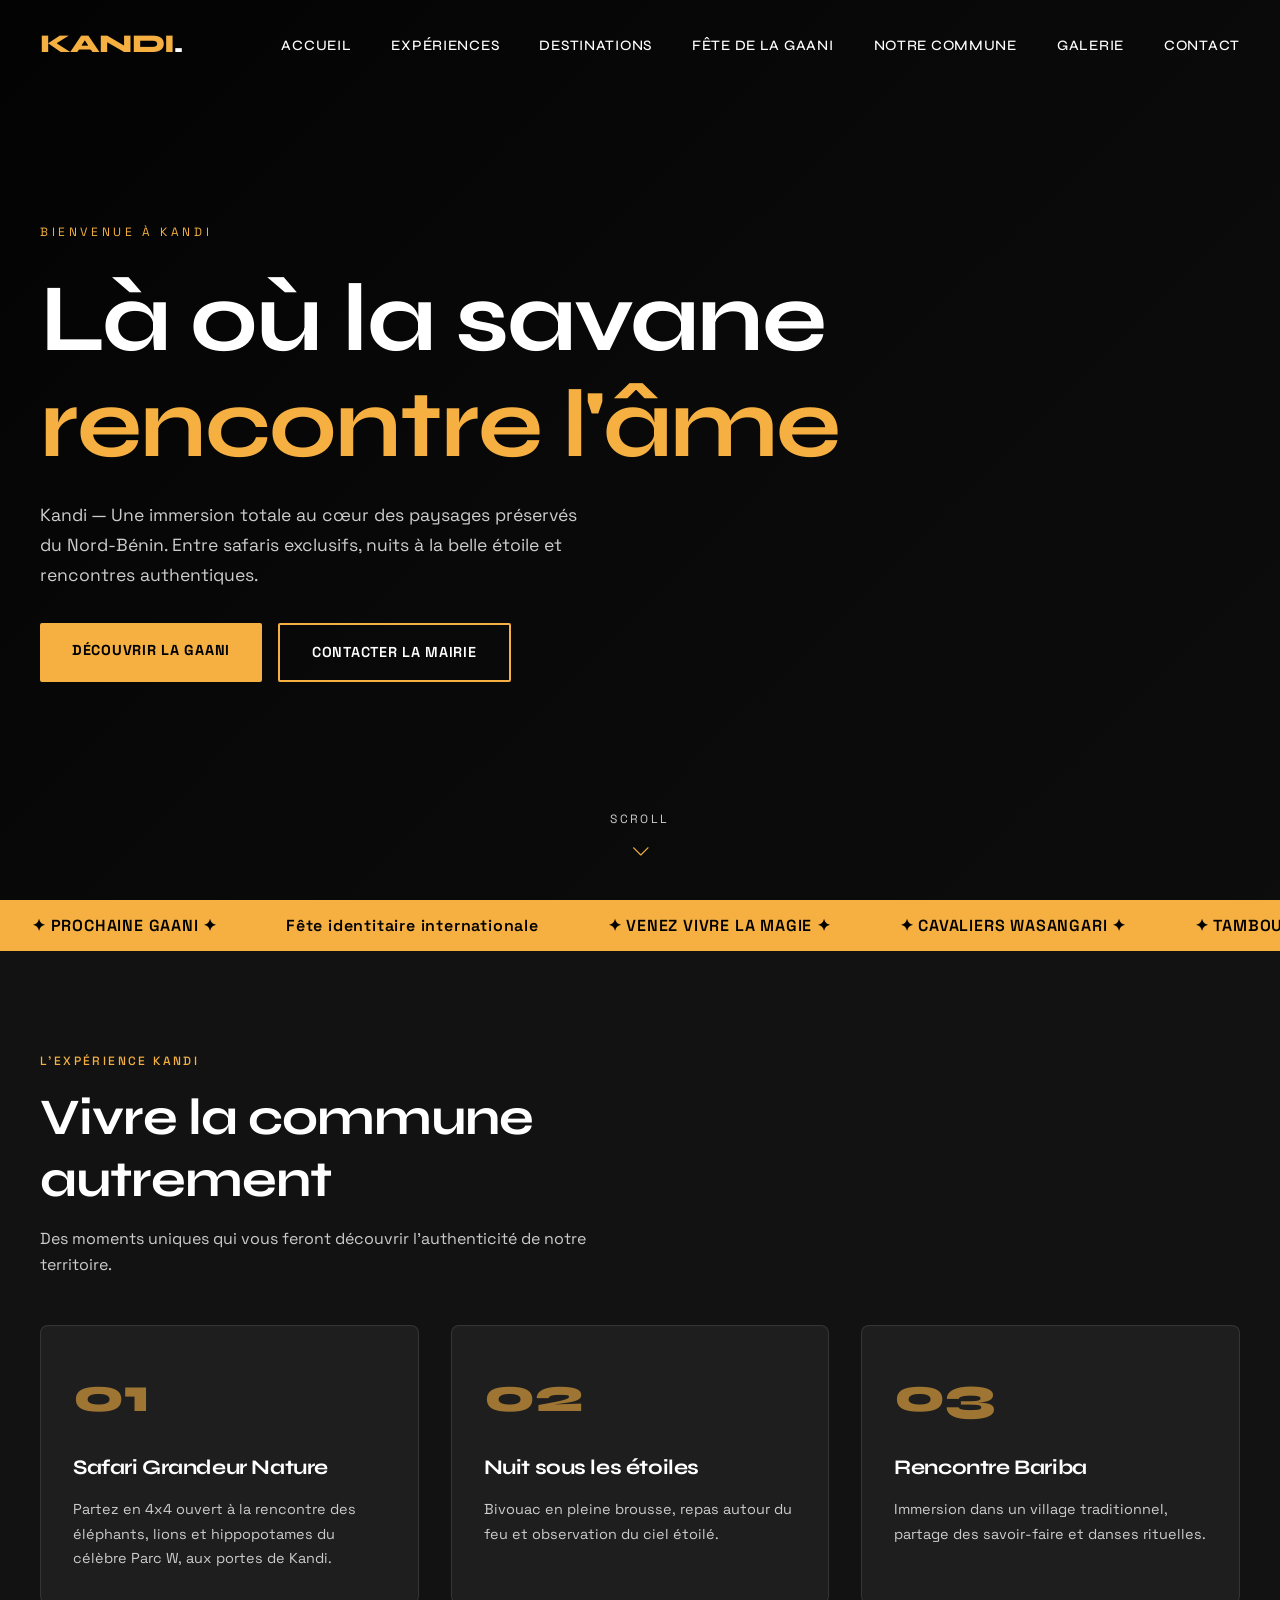
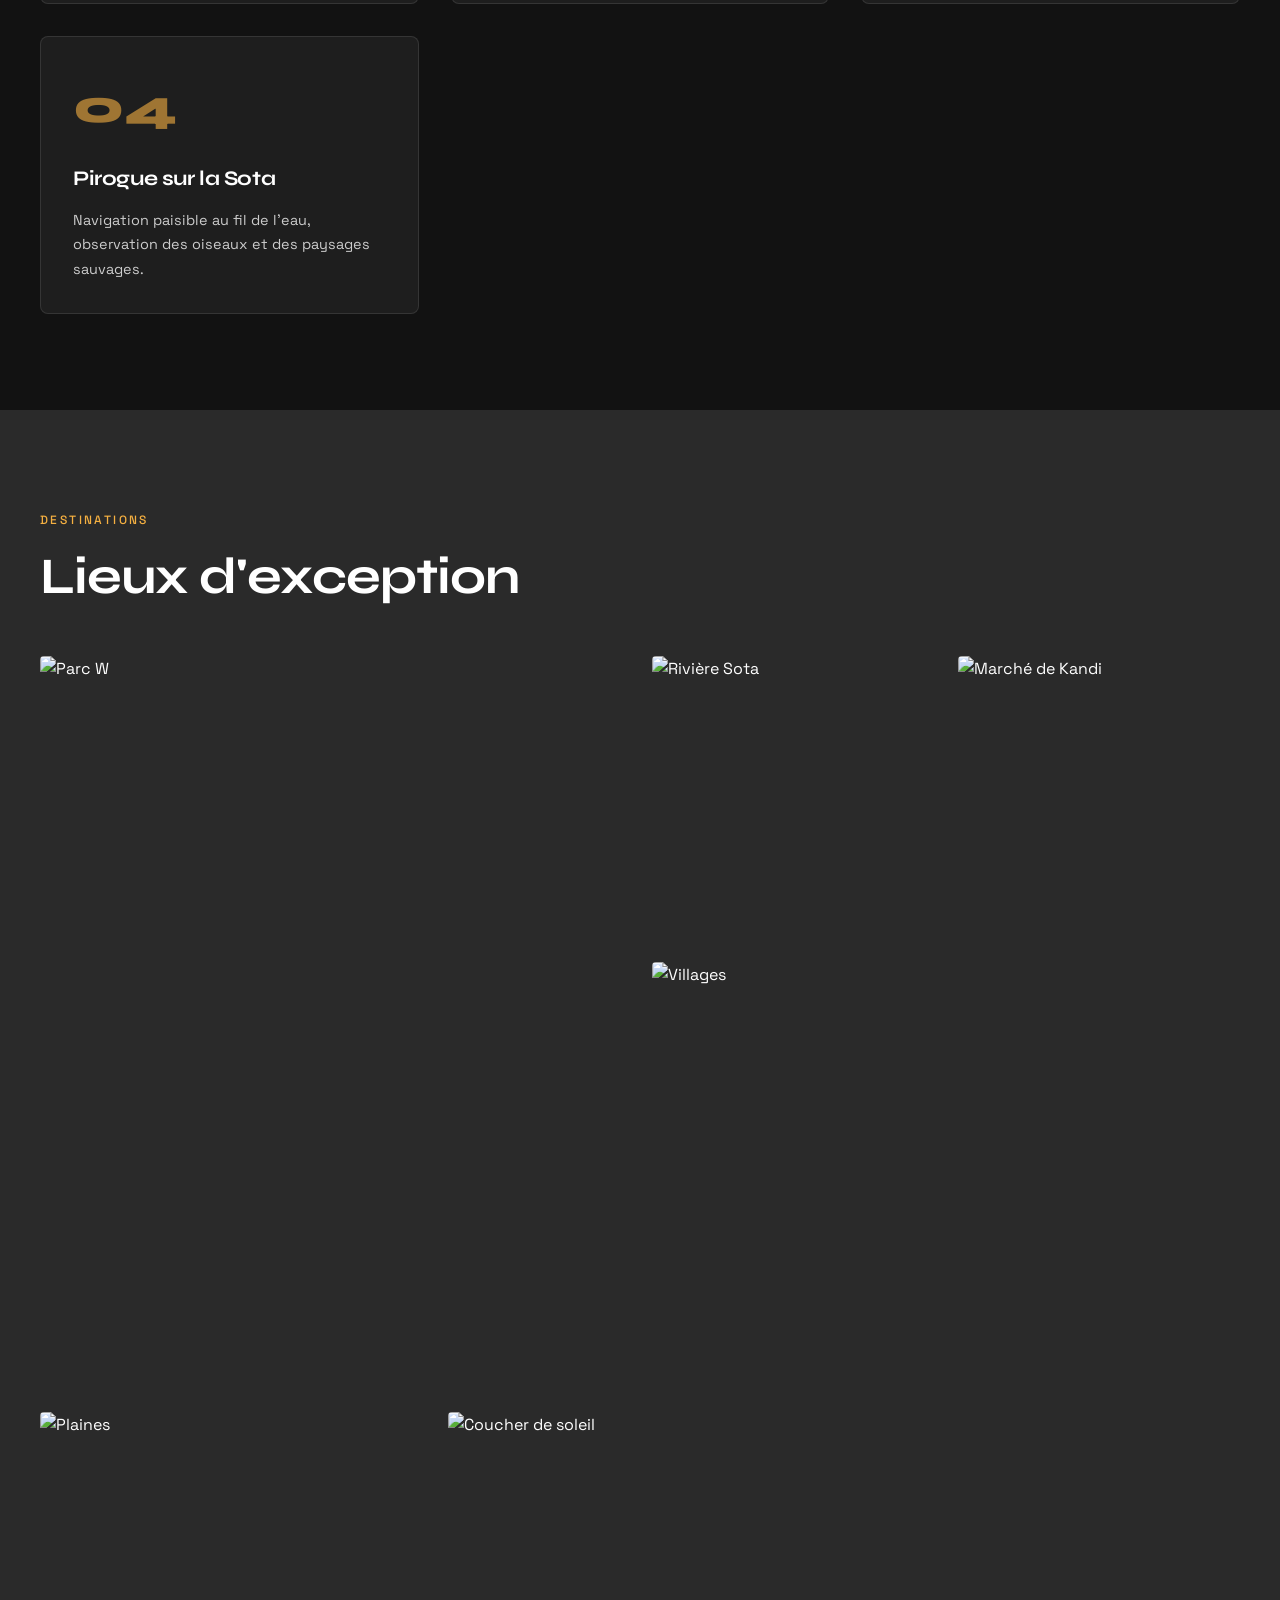
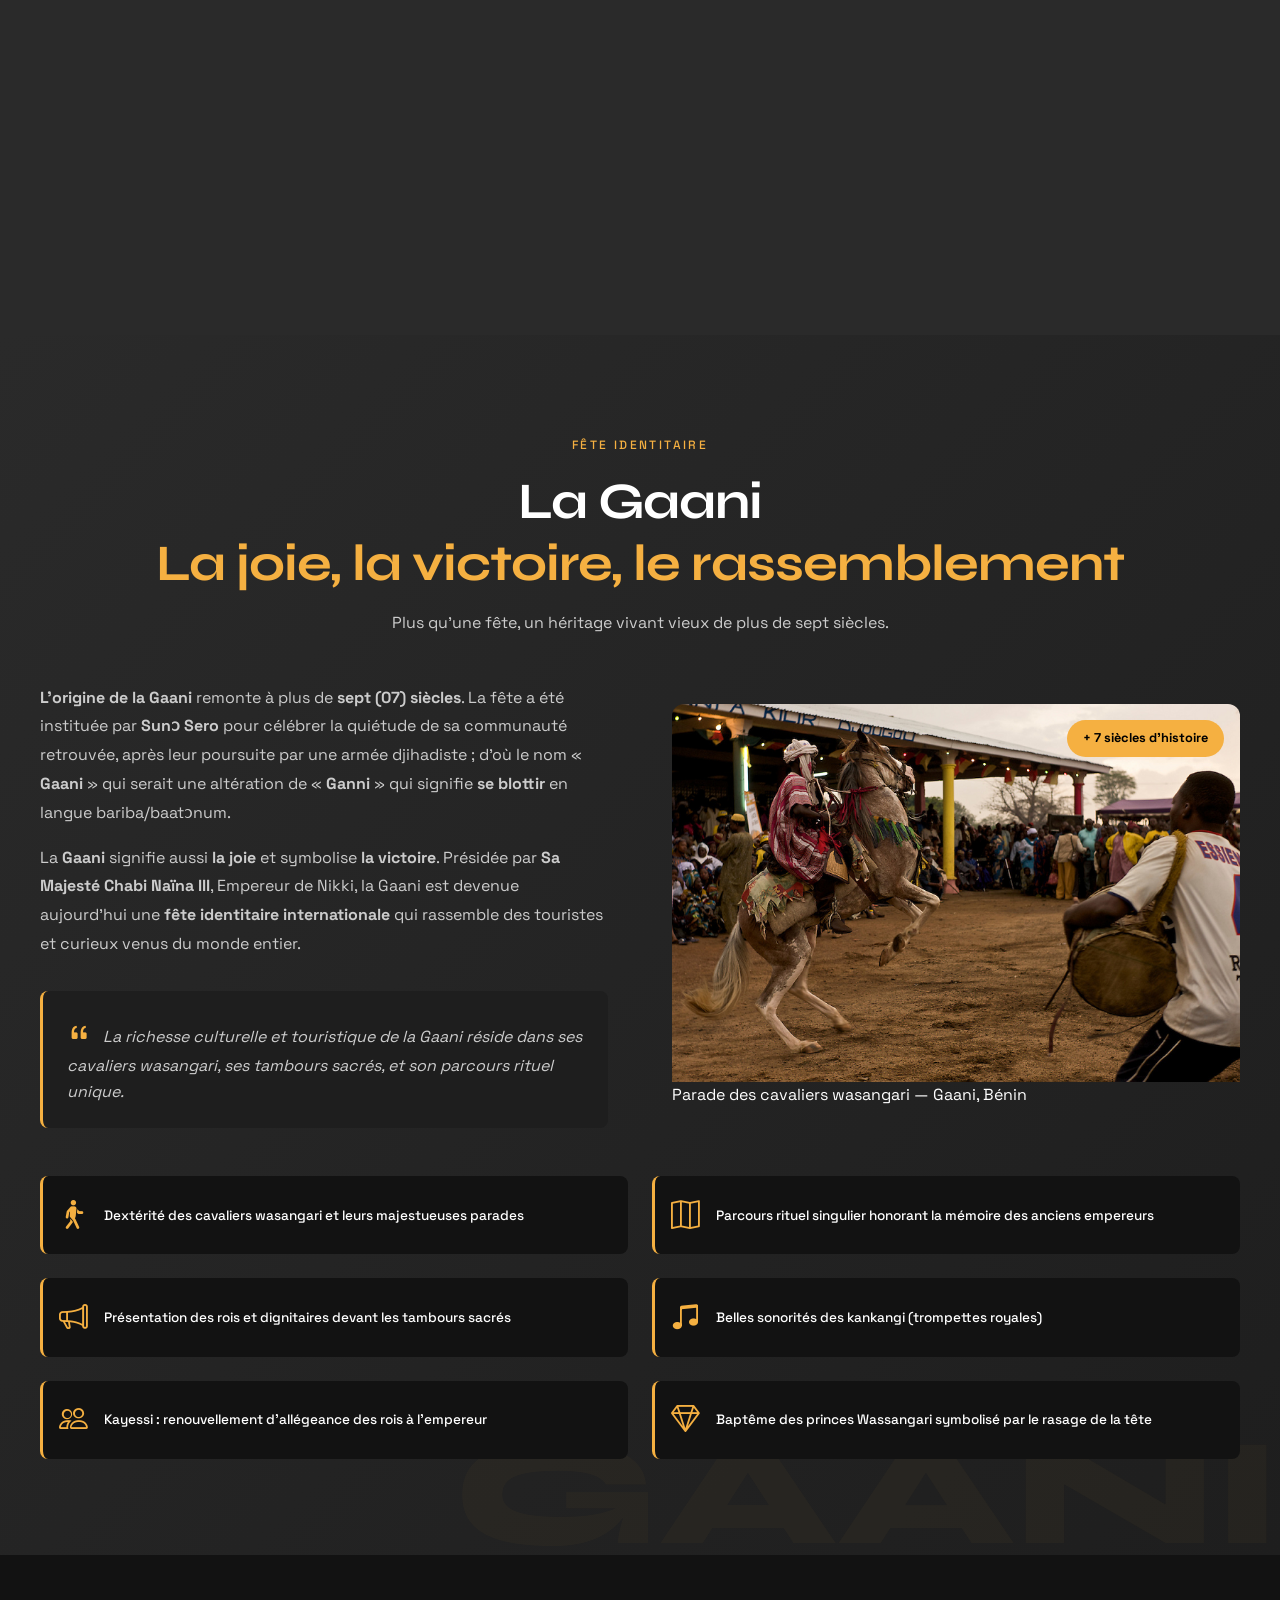
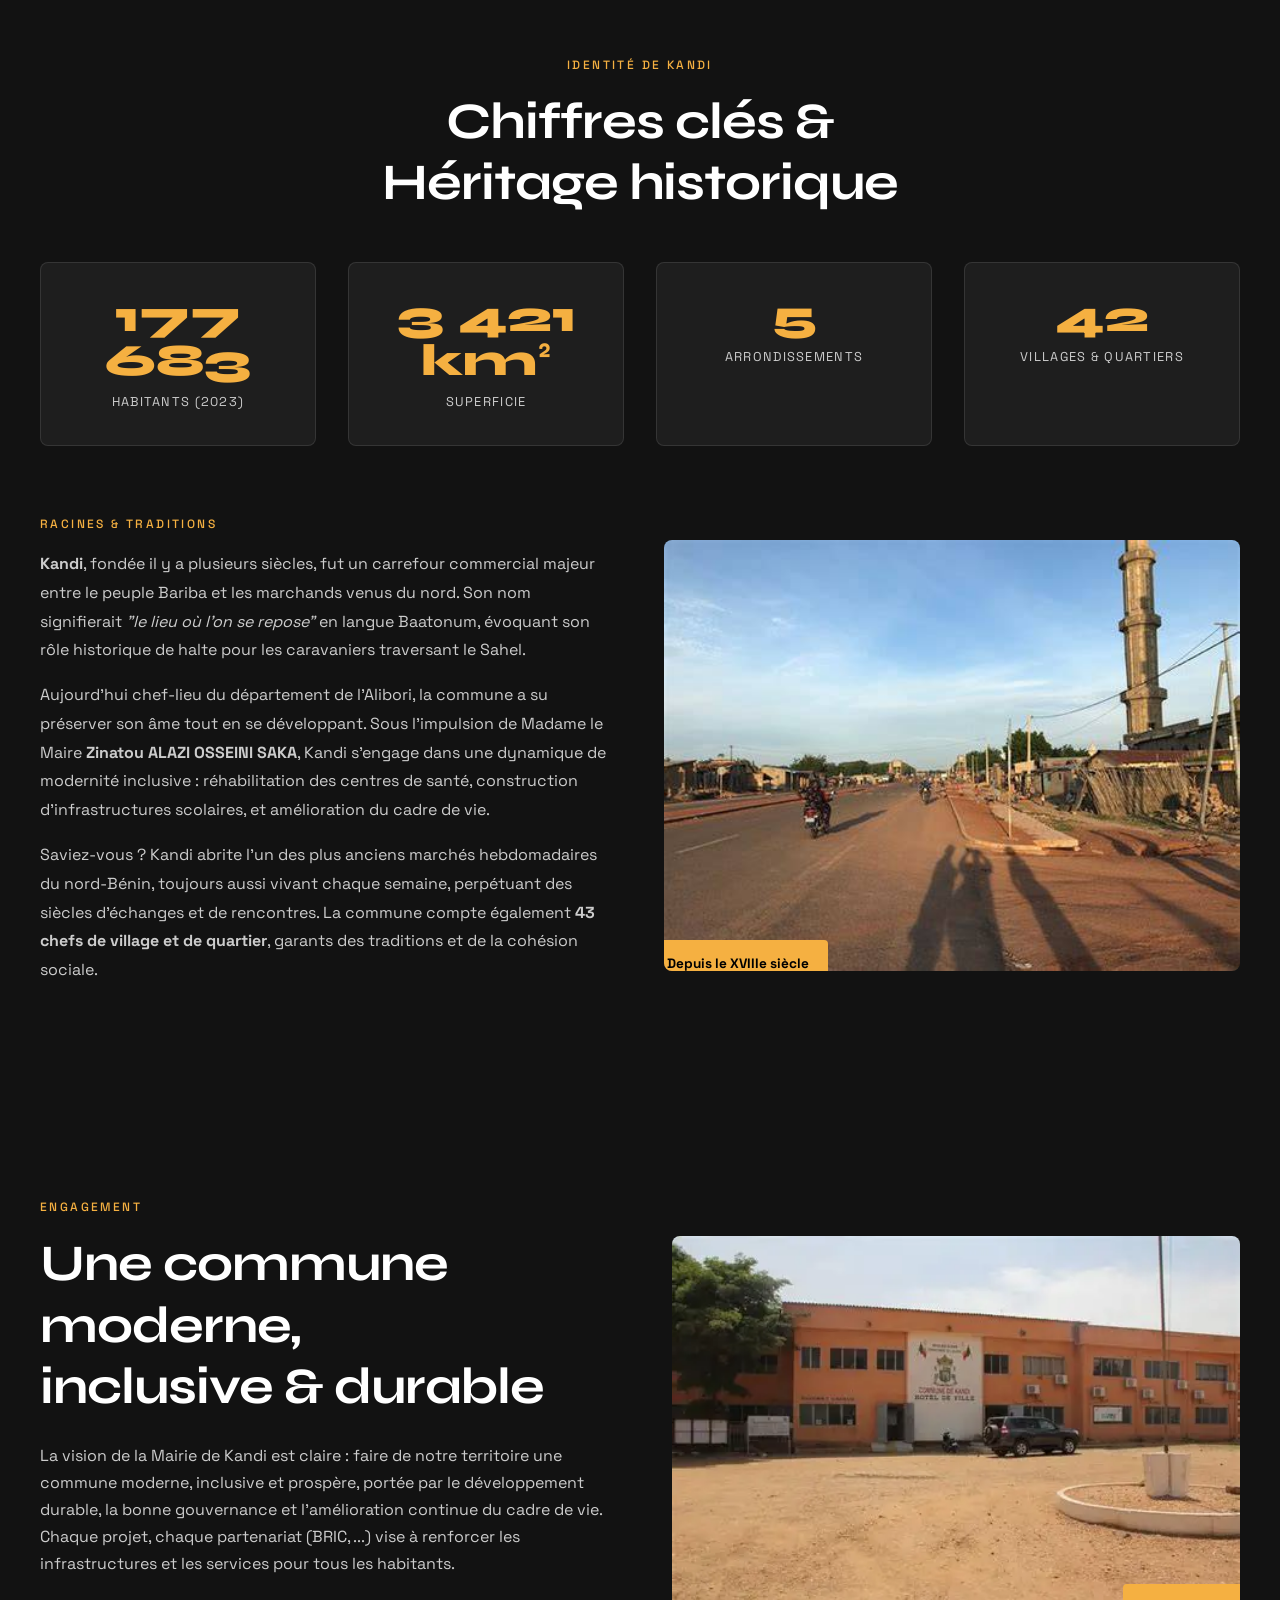
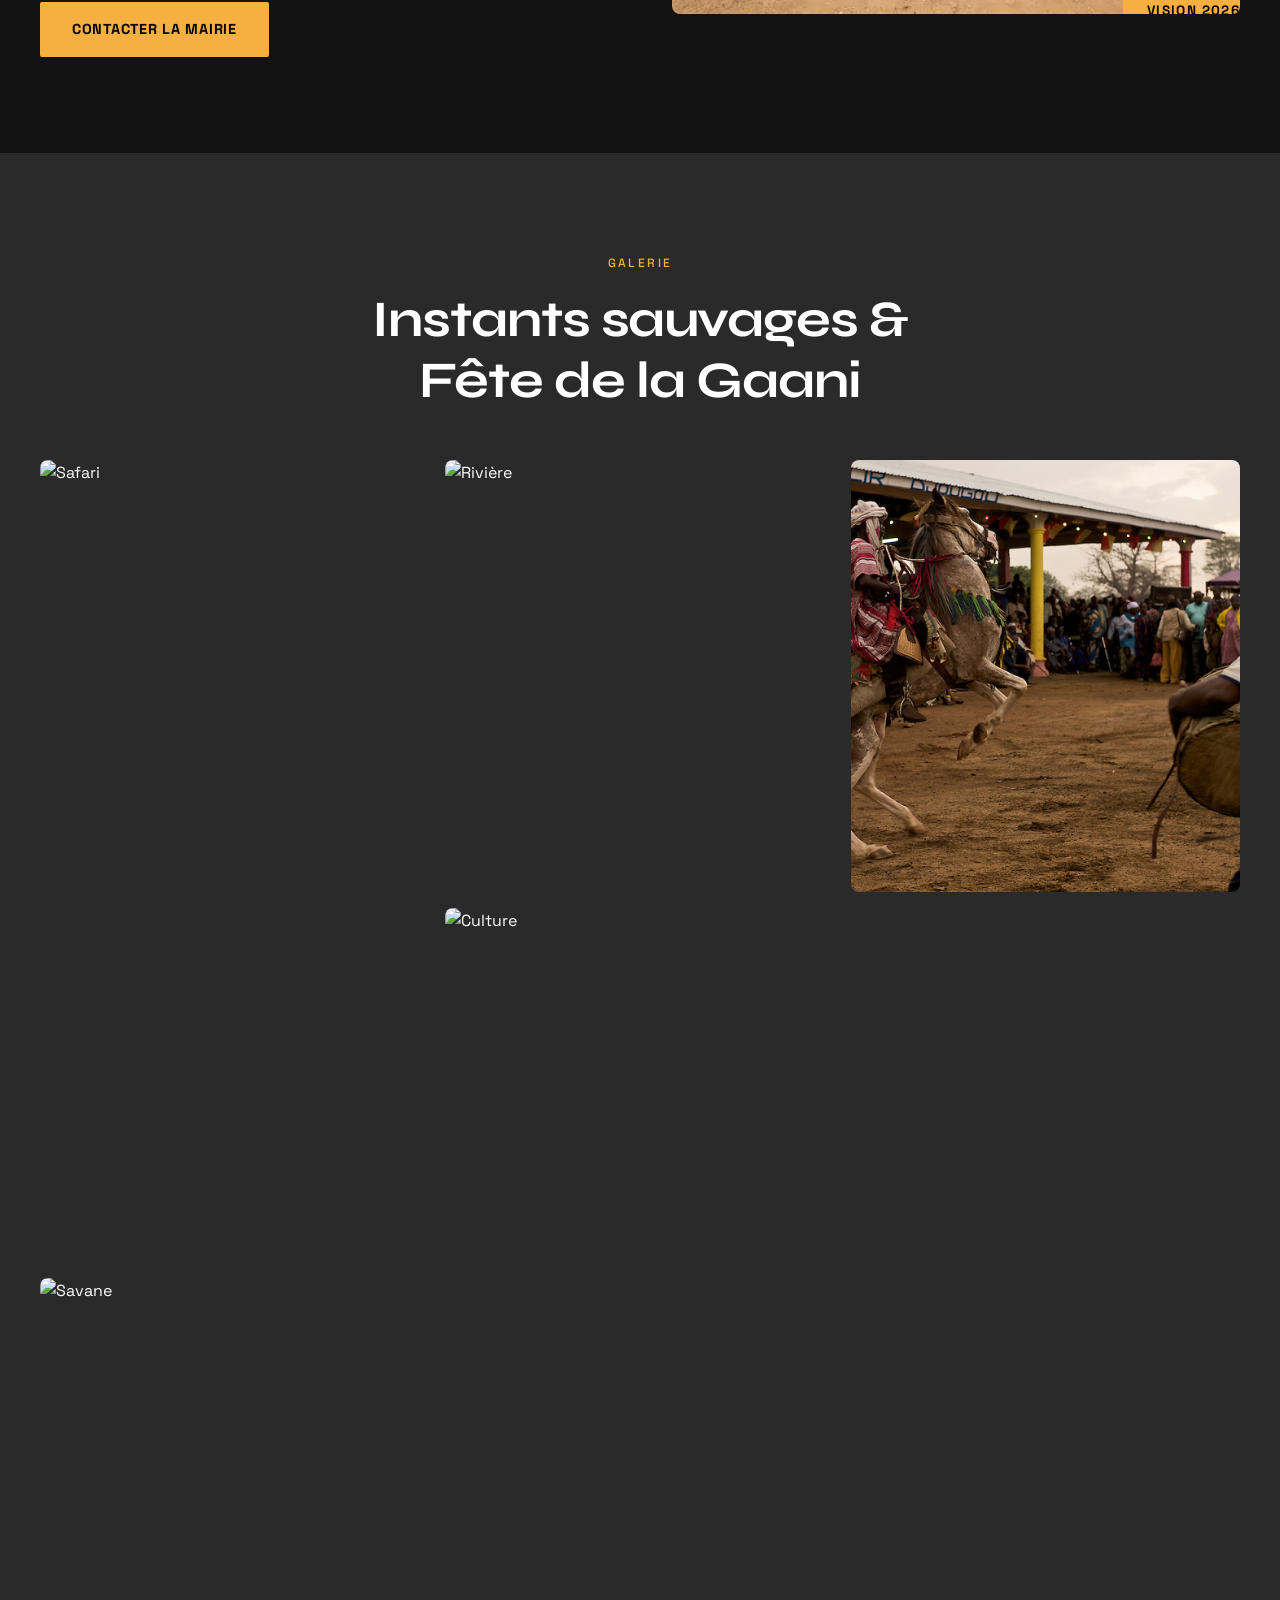
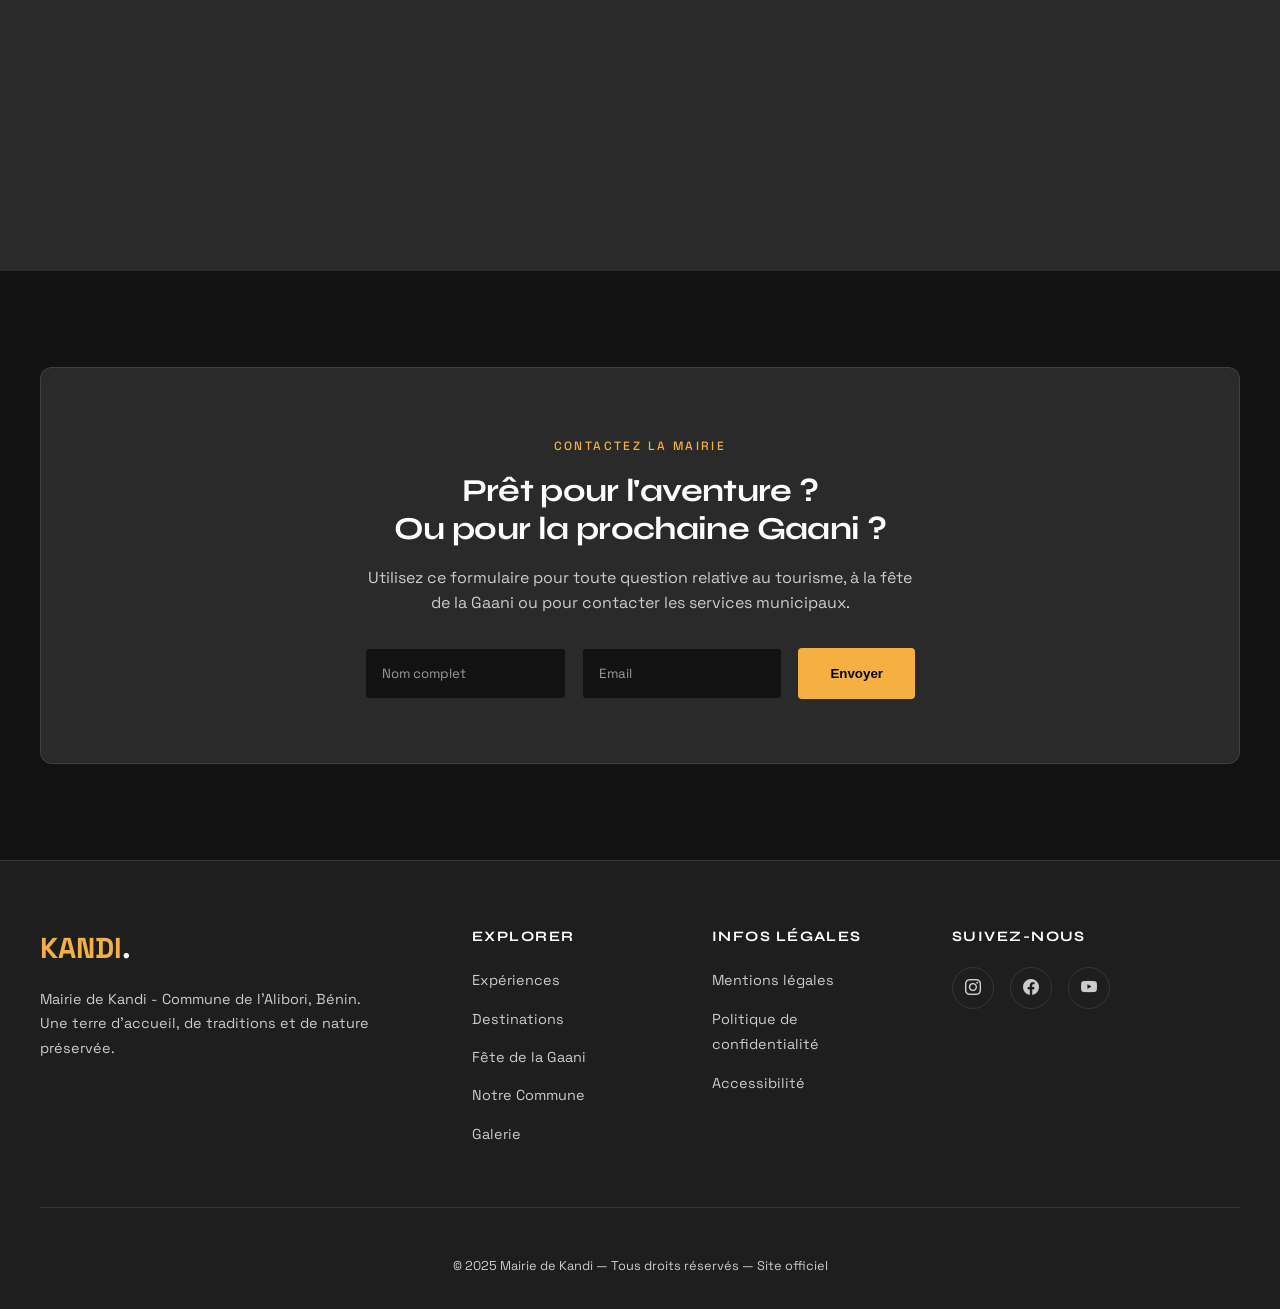
==== commit a620b051: "{message}" ====
--- a/index.html
+++ b/index.html
@@ -10,909 +10,7 @@
   <link href="https://fonts.googleapis.com/css2?family=Syne:wght@400;500;600;700;800&family=Space+Grotesk:wght@300;400;500;600;700&display=swap" rel="stylesheet" />
   <link href="https://cdn.jsdelivr.net/npm/bootstrap-icons@1.11.3/font/bootstrap-icons.min.css" rel="stylesheet" />
   
-  <style>
-    /* ===== RESET & VARIABLES ACCESSIBLES (contraste WCAG AAA) ===== */
-    * {
-      margin: 0;
-      padding: 0;
-      box-sizing: border-box;
-    }
-
-    :root {
-      --bg-dark: #121212;
-      --bg-card: #1E1E1E;
-      --bg-elevated: #2A2A2A;
-      --accent-primary: #F5B041;
-      --accent-secondary: #E67E22;
-      --accent-dark: #D35400;
-      --text-light: #FFFFFF;
-      --text-muted: #E0E0E0;
-      --text-secondary: #CCCCCC;
-      --border-subtle: rgba(245, 176, 65, 0.25);
-      --border-card: rgba(255, 255, 255, 0.1);
-      --transition-smooth: all 0.6s cubic-bezier(0.25, 0.46, 0.45, 0.94);
-      --transition-bounce: all 0.4s cubic-bezier(0.34, 1.2, 0.64, 1);
-    }
-
-    body {
-      background: var(--bg-dark);
-      color: var(--text-light);
-      font-family: 'Space Grotesk', sans-serif;
-      overflow-x: hidden;
-      line-height: 1.6;
-    }
-
-    h1, h2, h3, h4, .logo, .nav-links a {
-      font-family: 'Syne', sans-serif;
-      font-weight: 700;
-      letter-spacing: -0.02em;
-    }
-
-    html {
-      scroll-behavior: smooth;
-    }
-
-    ::-webkit-scrollbar {
-      width: 8px;
-    }
-    ::-webkit-scrollbar-track {
-      background: var(--bg-card);
-    }
-    ::-webkit-scrollbar-thumb {
-      background: var(--accent-primary);
-      border-radius: 4px;
-    }
-
-    /* ===== LOADER ===== */
-    .loader {
-      position: fixed;
-      inset: 0;
-      background: var(--bg-dark);
-      z-index: 10000;
-      display: flex;
-      align-items: center;
-      justify-content: center;
-      transition: opacity 0.8s ease, visibility 0.8s ease;
-    }
-    .loader.fade-out {
-      opacity: 0;
-      visibility: hidden;
-    }
-    .loader-text {
-      font-family: 'Syne', sans-serif;
-      font-size: clamp(1.5rem, 5vw, 3rem);
-      font-weight: 800;
-      letter-spacing: 0.2em;
-      background: linear-gradient(135deg, var(--accent-primary), var(--accent-secondary));
-      -webkit-background-clip: text;
-      background-clip: text;
-      color: transparent;
-      animation: pulse 1.5s ease infinite;
-    }
-    @keyframes pulse {
-      0%, 100% { opacity: 0.6; }
-      50% { opacity: 1; }
-    }
-
-    /* ===== NAVIGATION ===== */
-    .nav {
-      position: fixed;
-      top: 0;
-      left: 0;
-      width: 100%;
-      padding: 1.5rem 2.5rem;
-      z-index: 1000;
-      transition: var(--transition-smooth);
-      background: transparent;
-    }
-    .nav.scrolled {
-      background: rgba(18, 18, 18, 0.95);
-      backdrop-filter: blur(12px);
-      padding: 1rem 2.5rem;
-      border-bottom: 1px solid var(--border-subtle);
-    }
-    .nav-container {
-      display: flex;
-      justify-content: space-between;
-      align-items: center;
-      max-width: 1400px;
-      margin: 0 auto;
-    }
-    .logo {
-      font-size: 1.6rem;
-      font-weight: 800;
-      letter-spacing: -0.03em;
-      color: var(--accent-primary);
-    }
-    .logo span {
-      color: var(--text-light);
-    }
-    .nav-links {
-      display: flex;
-      gap: 2.5rem;
-      list-style: none;
-    }
-    .nav-links a {
-      color: var(--text-light);
-      text-decoration: none;
-      font-size: 0.9rem;
-      font-weight: 500;
-      letter-spacing: 0.05em;
-      text-transform: uppercase;
-      transition: var(--transition-smooth);
-      position: relative;
-    }
-    .nav-links a::before {
-      content: '';
-      position: absolute;
-      bottom: -5px;
-      left: 0;
-      width: 0;
-      height: 2px;
-      background: var(--accent-primary);
-      transition: width 0.3s ease;
-    }
-    .nav-links a:hover::before {
-      width: 100%;
-    }
-    .nav-links a:hover {
-      color: var(--accent-primary);
-    }
-    .menu-btn {
-      display: none;
-      background: none;
-      border: none;
-      color: var(--text-light);
-      font-size: 1.8rem;
-      cursor: pointer;
-    }
-
-    /* ===== HERO ===== */
-    .hero {
-      height: 100vh;
-      position: relative;
-      display: flex;
-      align-items: center;
-      overflow: hidden;
-    }
-    .hero-video-bg {
-      position: absolute;
-      inset: 0;
-      width: 100%;
-      height: 100%;
-      object-fit: cover;
-      z-index: 0;
-    }
-    .hero-overlay {
-      position: absolute;
-      inset: 0;
-      background: linear-gradient(135deg, rgba(0,0,0,0.85) 0%, rgba(0,0,0,0.5) 50%, rgba(0,0,0,0.3) 100%);
-      z-index: 1;
-    }
-    .hero-content {
-      position: relative;
-      z-index: 2;
-      max-width: 1400px;
-      margin: 0 auto;
-      padding: 0 2.5rem;
-      width: 100%;
-    }
-    .hero-badge {
-      display: inline-block;
-      font-size: 0.75rem;
-      letter-spacing: 0.3em;
-      text-transform: uppercase;
-      color: var(--accent-primary);
-      margin-bottom: 1.5rem;
-      animation: slideUp 0.8s ease forwards;
-      opacity: 0;
-      transform: translateY(30px);
-    }
-    .hero-title {
-      font-size: clamp(2.8rem, 8vw, 6rem);
-      line-height: 1.1;
-      margin-bottom: 1.5rem;
-      animation: slideUp 0.8s ease 0.1s forwards;
-      opacity: 0;
-      transform: translateY(30px);
-      color: var(--text-light);
-    }
-    .hero-title .gradient-text {
-      color: var(--accent-primary);
-    }
-    .hero-desc {
-      max-width: 550px;
-      font-size: 1.1rem;
-      color: var(--text-secondary);
-      margin-bottom: 2rem;
-      animation: slideUp 0.8s ease 0.2s forwards;
-      opacity: 0;
-      transform: translateY(30px);
-      line-height: 1.7;
-    }
-    .hero-buttons {
-      display: flex;
-      gap: 1rem;
-      flex-wrap: wrap;
-      animation: slideUp 0.8s ease 0.3s forwards;
-      opacity: 0;
-      transform: translateY(30px);
-    }
-    .btn-primary {
-      background: var(--accent-primary);
-      color: #000000;
-      border: none;
-      padding: 1rem 2rem;
-      font-weight: 700;
-      font-size: 0.9rem;
-      letter-spacing: 0.05em;
-      text-transform: uppercase;
-      cursor: pointer;
-      transition: var(--transition-bounce);
-      text-decoration: none;
-      display: inline-block;
-      border-radius: 2px;
-    }
-    .btn-primary:hover {
-      background: var(--accent-secondary);
-      transform: translateY(-3px);
-      box-shadow: 0 10px 30px rgba(245, 176, 65, 0.3);
-    }
-    .btn-outline {
-      background: transparent;
-      border: 2px solid var(--accent-primary);
-      color: var(--text-light);
-      padding: 1rem 2rem;
-      font-weight: 600;
-      font-size: 0.9rem;
-      letter-spacing: 0.05em;
-      text-transform: uppercase;
-      cursor: pointer;
-      transition: var(--transition-bounce);
-      text-decoration: none;
-      display: inline-block;
-      border-radius: 2px;
-    }
-    .btn-outline:hover {
-      background: var(--accent-primary);
-      color: #000000;
-      transform: translateY(-3px);
-    }
-    .hero-scroll {
-      position: absolute;
-      bottom: 2rem;
-      left: 50%;
-      transform: translateX(-50%);
-      z-index: 2;
-      display: flex;
-      flex-direction: column;
-      align-items: center;
-      gap: 0.5rem;
-      animation: bounce 2s infinite;
-    }
-    .hero-scroll span {
-      font-size: 0.75rem;
-      letter-spacing: 0.2em;
-      text-transform: uppercase;
-      color: var(--text-secondary);
-    }
-    .hero-scroll i {
-      color: var(--accent-primary);
-      font-size: 1.2rem;
-    }
-
-    @keyframes slideUp {
-      to {
-        opacity: 1;
-        transform: translateY(0);
-      }
-    }
-    @keyframes bounce {
-      0%, 100% { transform: translateX(-50%) translateY(0); }
-      50% { transform: translateX(-50%) translateY(10px); }
-    }
-
-    /* ===== SECTIONS ===== */
-    .section {
-      padding: 6rem 2.5rem;
-    }
-    .container {
-      max-width: 1400px;
-      margin: 0 auto;
-    }
-    .section-label {
-      display: inline-block;
-      font-size: 0.75rem;
-      letter-spacing: 0.2em;
-      text-transform: uppercase;
-      color: var(--accent-primary);
-      margin-bottom: 1rem;
-      font-weight: 500;
-    }
-    .section-title {
-      font-size: clamp(2rem, 5vw, 3.2rem);
-      margin-bottom: 1rem;
-      line-height: 1.2;
-      color: var(--text-light);
-    }
-    .section-desc {
-      color: var(--text-secondary);
-      max-width: 600px;
-      margin-bottom: 3rem;
-      font-size: 1rem;
-      line-height: 1.6;
-    }
-
-    /* Asymmetric Grid */
-    .asymmetric-grid {
-      display: grid;
-      grid-template-columns: repeat(12, 1fr);
-      gap: 1.5rem;
-    }
-    .grid-item {
-      position: relative;
-      overflow: hidden;
-      cursor: pointer;
-      border-radius: 4px;
-    }
-    .grid-item img {
-      width: 100%;
-      height: 100%;
-      object-fit: cover;
-      transition: transform 0.8s cubic-bezier(0.25, 0.46, 0.45, 0.94);
-    }
-    .grid-item:hover img {
-      transform: scale(1.05);
-    }
-    .grid-overlay {
-      position: absolute;
-      inset: 0;
-      background: linear-gradient(to top, rgba(0,0,0,0.9), transparent);
-      display: flex;
-      align-items: flex-end;
-      padding: 1.5rem;
-      opacity: 0;
-      transition: opacity 0.4s ease;
-    }
-    .grid-item:hover .grid-overlay {
-      opacity: 1;
-    }
-    .grid-content h4 {
-      font-size: 1.3rem;
-      margin-bottom: 0.3rem;
-      color: var(--text-light);
-    }
-    .grid-content p {
-      font-size: 0.85rem;
-      color: var(--text-secondary);
-    }
-    .item-1 { grid-column: span 6; grid-row: span 2; aspect-ratio: 1.2; }
-    .item-2 { grid-column: span 3; aspect-ratio: 1; }
-    .item-3 { grid-column: span 3; aspect-ratio: 1; }
-    .item-4 { grid-column: span 4; aspect-ratio: 0.9; }
-    .item-5 { grid-column: span 4; aspect-ratio: 0.9; }
-    .item-6 { grid-column: span 4; aspect-ratio: 0.9; }
-
-    /* Numbered List */
-    .numbered-grid {
-      display: grid;
-      grid-template-columns: repeat(auto-fit, minmax(280px, 1fr));
-      gap: 2rem;
-      margin-top: 3rem;
-    }
-    .numbered-card {
-      padding: 2rem;
-      background: var(--bg-card);
-      border: 1px solid var(--border-card);
-      transition: var(--transition-smooth);
-      border-radius: 8px;
-    }
-    .numbered-card:hover {
-      border-color: var(--accent-primary);
-      transform: translateY(-6px);
-    }
-    .number {
-      font-family: 'Syne', sans-serif;
-      font-size: 3rem;
-      font-weight: 800;
-      color: var(--accent-primary);
-      opacity: 0.6;
-      margin-bottom: 1rem;
-    }
-    .numbered-card h3 {
-      font-size: 1.3rem;
-      margin-bottom: 0.8rem;
-      color: var(--text-light);
-    }
-    .numbered-card p {
-      color: var(--text-secondary);
-      font-size: 0.9rem;
-      line-height: 1.7;
-    }
-
-    /* Stats & History */
-    .stats-grid {
-      display: grid;
-      grid-template-columns: repeat(4, 1fr);
-      gap: 2rem;
-      margin-bottom: 4rem;
-    }
-    .stat-card {
-      text-align: center;
-      padding: 2rem;
-      background: var(--bg-card);
-      border: 1px solid var(--border-card);
-      border-radius: 8px;
-    }
-    .stat-number {
-      font-family: 'Syne', sans-serif;
-      font-size: 2.8rem;
-      font-weight: 800;
-      color: var(--accent-primary);
-      line-height: 1;
-    }
-    .stat-label {
-      font-size: 0.8rem;
-      text-transform: uppercase;
-      letter-spacing: 0.1em;
-      color: var(--text-secondary);
-      margin-top: 0.5rem;
-    }
-    .history-content {
-      display: grid;
-      grid-template-columns: 1fr 1fr;
-      gap: 3rem;
-      align-items: center;
-    }
-    .history-text p {
-      color: var(--text-secondary);
-      line-height: 1.8;
-      margin-bottom: 1rem;
-      font-size: 1rem;
-    }
-    .history-image {
-      position: relative;
-      border-radius: 8px;
-      overflow: hidden;
-    }
-    .history-image img {
-      width: 100%;
-      height: auto;
-      display: block;
-    }
-    .history-badge {
-      position: absolute;
-      bottom: -1rem;
-      left: -1rem;
-      background: var(--accent-primary);
-      color: #000000;
-      padding: 0.8rem 1.2rem;
-      font-weight: 700;
-      font-size: 0.85rem;
-      border-radius: 4px;
-    }
-
-    /* ===== GAANI FESTIVAL SECTION ===== */
-    .gaani-section {
-      background: linear-gradient(135deg, var(--bg-elevated), var(--bg-card));
-      position: relative;
-      overflow: hidden;
-    }
-    .gaani-section::before {
-      content: 'GAANI';
-      position: absolute;
-      font-family: 'Syne', sans-serif;
-      font-size: 12vw;
-      font-weight: 800;
-      color: rgba(245, 176, 65, 0.03);
-      bottom: 0;
-      right: 0;
-      pointer-events: none;
-      line-height: 0.8;
-    }
-    .gaani-grid {
-      display: grid;
-      grid-template-columns: 1fr 1fr;
-      gap: 4rem;
-      align-items: center;
-    }
-    .gaani-content p {
-      color: var(--text-secondary);
-      line-height: 1.8;
-      margin-bottom: 1rem;
-      font-size: 1rem;
-    }
-    .gaani-features {
-      display: grid;
-      grid-template-columns: repeat(2, 1fr);
-      gap: 1.5rem;
-      margin-top: 2rem;
-    }
-    .gaani-feature {
-      display: flex;
-      align-items: center;
-      gap: 1rem;
-      padding: 1rem;
-      background: var(--bg-dark);
-      border-radius: 8px;
-      border-left: 3px solid var(--accent-primary);
-    }
-    .gaani-feature i {
-      font-size: 1.8rem;
-      color: var(--accent-primary);
-    }
-    .gaani-feature span {
-      font-size: 0.85rem;
-      font-weight: 500;
-      color: var(--text-light);
-    }
-    .gaani-image {
-      position: relative;
-      border-radius: 12px;
-      overflow: hidden;
-      box-shadow: 0 20px 40px rgba(0,0,0,0.4);
-    }
-    .gaani-image img {
-      width: 100%;
-      height: auto;
-      display: block;
-      transition: transform 0.6s ease;
-    }
-    .gaani-image:hover img {
-      transform: scale(1.02);
-    }
-    .gaani-badge {
-      position: absolute;
-      top: 1rem;
-      right: 1rem;
-      background: var(--accent-primary);
-      color: #000000;
-      padding: 0.5rem 1rem;
-      font-weight: 700;
-      font-size: 0.8rem;
-      border-radius: 30px;
-      z-index: 2;
-    }
-    .quote-gaani {
-      margin-top: 2rem;
-      padding: 1.5rem;
-      background: var(--bg-card);
-      border-radius: 8px;
-      font-style: italic;
-      color: var(--text-secondary);
-      border-left: 3px solid var(--accent-primary);
-    }
-    .gaani-image-caption {
-      position: absolute;
-      bottom: 0;
-      left: 0;
-      right: 0;
-      background: linear-gradient(to top, rgba(0,0,0,0.8), transparent);
-      padding: 1rem;
-      text-align: center;
-      font-size: 0.75rem;
-      color: var(--text-secondary);
-    }
-
-    /* Split Section */
-    .split-section {
-      display: grid;
-      grid-template-columns: 1fr 1fr;
-      gap: 4rem;
-      align-items: center;
-    }
-    .split-content p {
-      color: var(--text-secondary);
-      font-size: 1rem;
-      line-height: 1.7;
-    }
-    .split-image {
-      position: relative;
-      border-radius: 8px;
-      overflow: hidden;
-    }
-    .split-image img {
-      width: 100%;
-      height: auto;
-      display: block;
-    }
-    .floating-badge {
-      position: absolute;
-      bottom: -1.5rem;
-      right: -1.5rem;
-      background: var(--accent-primary);
-      color: #000000;
-      padding: 1rem 1.5rem;
-      font-weight: 700;
-      font-size: 0.85rem;
-      letter-spacing: 0.1em;
-      border-radius: 4px;
-    }
-
-    /* Masonry Gallery */
-    .masonry {
-      display: grid;
-      grid-template-columns: repeat(3, 1fr);
-      gap: 1rem;
-    }
-    .masonry-item {
-      overflow: hidden;
-      cursor: pointer;
-      border-radius: 8px;
-    }
-    .masonry-item img {
-      width: 100%;
-      height: 100%;
-      object-fit: cover;
-      transition: transform 0.6s ease;
-    }
-    .masonry-item:hover img {
-      transform: scale(1.05);
-    }
-    .masonry-item:nth-child(1) { grid-row: span 2; aspect-ratio: 0.8; }
-    .masonry-item:nth-child(2) { aspect-ratio: 1.2; }
-    .masonry-item:nth-child(3) { aspect-ratio: 0.9; }
-    .masonry-item:nth-child(4) { aspect-ratio: 1.1; }
-    .masonry-item:nth-child(5) { grid-column: span 2; aspect-ratio: 1.6; }
-
-    /* Newsletter */
-    .newsletter {
-      background: var(--bg-elevated);
-      border: 1px solid var(--border-card);
-      padding: 4rem;
-      text-align: center;
-      border-radius: 12px;
-    }
-    .newsletter-form {
-      display: flex;
-      gap: 1rem;
-      max-width: 550px;
-      margin: 2rem auto 0;
-    }
-    .newsletter-form input {
-      flex: 1;
-      background: var(--bg-dark);
-      border: 1px solid var(--border-card);
-      padding: 1rem;
-      color: var(--text-light);
-      font-family: inherit;
-      outline: none;
-      transition: var(--transition-smooth);
-      border-radius: 4px;
-    }
-    .newsletter-form input:focus {
-      border-color: var(--accent-primary);
-    }
-    .newsletter-form input::placeholder {
-      color: #999;
-    }
-    .newsletter-form button {
-      background: var(--accent-primary);
-      border: none;
-      padding: 0 2rem;
-      color: #000000;
-      font-weight: 700;
-      cursor: pointer;
-      transition: var(--transition-bounce);
-      border-radius: 4px;
-    }
-    .newsletter-form button:hover {
-      background: var(--accent-secondary);
-    }
-
-    /* Footer */
-    .footer {
-      background: var(--bg-card);
-      padding: 4rem 2.5rem 2rem;
-      border-top: 1px solid var(--border-card);
-    }
-    .footer-grid {
-      display: grid;
-      grid-template-columns: 2fr 1fr 1fr 1.5fr;
-      gap: 3rem;
-      max-width: 1400px;
-      margin: 0 auto;
-    }
-    .footer-logo {
-      font-size: 1.8rem;
-      font-weight: 800;
-      color: var(--accent-primary);
-      margin-bottom: 1rem;
-    }
-    .footer-logo span {
-      color: var(--text-light);
-    }
-    .footer-desc {
-      color: var(--text-secondary);
-      font-size: 0.9rem;
-      line-height: 1.7;
-    }
-    .footer h4 {
-      font-size: 0.9rem;
-      letter-spacing: 0.1em;
-      text-transform: uppercase;
-      margin-bottom: 1.2rem;
-      color: var(--text-light);
-    }
-    .footer-links {
-      list-style: none;
-    }
-    .footer-links li {
-      margin-bottom: 0.8rem;
-    }
-    .footer-links a {
-      color: var(--text-secondary);
-      text-decoration: none;
-      font-size: 0.9rem;
-      transition: var(--transition-smooth);
-    }
-    .footer-links a:hover {
-      color: var(--accent-primary);
-    }
-    .social-links {
-      display: flex;
-      gap: 1rem;
-    }
-    .social-links a {
-      width: 42px;
-      height: 42px;
-      border: 1px solid var(--border-card);
-      display: flex;
-      align-items: center;
-      justify-content: center;
-      color: var(--text-secondary);
-      text-decoration: none;
-      transition: var(--transition-smooth);
-      border-radius: 50%;
-    }
-    .social-links a:hover {
-      border-color: var(--accent-primary);
-      color: var(--accent-primary);
-      transform: translateY(-3px);
-    }
-    .footer-bottom {
-      text-align: center;
-      padding-top: 3rem;
-      margin-top: 3rem;
-      border-top: 1px solid var(--border-card);
-      color: var(--text-secondary);
-      font-size: 0.8rem;
-    }
-
-    /* Marquee */
-    .marquee {
-      background: var(--accent-primary);
-      color: #000000;
-      padding: 0.8rem 0;
-      white-space: nowrap;
-      overflow: hidden;
-      font-weight: 600;
-      letter-spacing: 0.05em;
-    }
-    .marquee-content {
-      display: inline-block;
-      animation: marquee 25s linear infinite;
-    }
-    .marquee-content span {
-      margin: 0 2rem;
-    }
-    @keyframes marquee {
-      0% { transform: translateX(0); }
-      100% { transform: translateX(-50%); }
-    }
-
-    /* Responsive */
-    @media (max-width: 992px) {
-      .nav-links {
-        position: fixed;
-        top: 0;
-        right: -100%;
-        width: 280px;
-        height: 100vh;
-        background: var(--bg-card);
-        flex-direction: column;
-        justify-content: center;
-        align-items: center;
-        transition: right 0.4s ease;
-        z-index: 1001;
-        gap: 2rem;
-      }
-      .nav-links.active {
-        right: 0;
-      }
-      .menu-btn {
-        display: block;
-        z-index: 1002;
-      }
-      .asymmetric-grid {
-        grid-template-columns: repeat(6, 1fr);
-      }
-      .split-section {
-        grid-template-columns: 1fr;
-        gap: 2rem;
-      }
-      .footer-grid {
-        grid-template-columns: 1fr;
-        gap: 2rem;
-      }
-      .masonry {
-        grid-template-columns: 1fr;
-      }
-      .masonry-item:nth-child(1),
-      .masonry-item:nth-child(5) {
-        grid-column: auto;
-        grid-row: auto;
-      }
-      .stats-grid {
-        grid-template-columns: repeat(2, 1fr);
-      }
-      .history-content {
-        grid-template-columns: 1fr;
-      }
-      .gaani-grid {
-        grid-template-columns: 1fr;
-        gap: 2rem;
-      }
-      .gaani-features {
-        grid-template-columns: 1fr;
-      }
-      .section {
-        padding: 4rem 1.5rem;
-      }
-    }
-
-    @media (max-width: 768px) {
-      .stats-grid {
-        grid-template-columns: 1fr;
-      }
-      .hero-buttons {
-        flex-direction: column;
-        align-items: flex-start;
-      }
-      .newsletter-form {
-        flex-direction: column;
-      }
-      .floating-badge, .history-badge {
-        position: static;
-        margin-top: 1rem;
-        display: inline-block;
-      }
-      .split-image, .history-image {
-        margin-top: 2rem;
-      }
-    }
-
-    /* Animations */
-    .reveal {
-      opacity: 0;
-      transform: translateY(40px);
-      transition: opacity 0.8s ease, transform 0.8s ease;
-    }
-    .reveal.visible {
-      opacity: 1;
-      transform: translateY(0);
-    }
-
-    /* Lightbox */
-    .lightbox {
-      display: none;
-      position: fixed;
-      inset: 0;
-      background: rgba(0, 0, 0, 0.95);
-      z-index: 2000;
-      align-items: center;
-      justify-content: center;
-      cursor: pointer;
-    }
-    .lightbox.active {
-      display: flex;
-    }
-    .lightbox img {
-      max-width: 90vw;
-      max-height: 90vh;
-      border-radius: 8px;
-    }
-  </style>
+  <link href="css/style.css" rel="stylesheet">
 </head>
 <body>
 
@@ -1289,70 +387,6 @@
   <img id="lightboxImg" src="" alt="">
 </div>
 
-<script>
-  // Loader
-  window.addEventListener('load', () => {
-    setTimeout(() => {
-      document.getElementById('loader').classList.add('fade-out');
-    }, 800);
-  });
-
-  // Navbar scroll effect
-  const nav = document.getElementById('nav');
-  window.addEventListener('scroll', () => {
-    if (window.scrollY > 50) {
-      nav.classList.add('scrolled');
-    } else {
-      nav.classList.remove('scrolled');
-    }
-  });
-
-  // Mobile menu
-  const menuBtn = document.getElementById('menuBtn');
-  const navLinks = document.getElementById('navLinks');
-  menuBtn.addEventListener('click', () => {
-    navLinks.classList.toggle('active');
-  });
-  document.querySelectorAll('.nav-links a').forEach(link => {
-    link.addEventListener('click', () => {
-      navLinks.classList.remove('active');
-    });
-  });
-
-  // Reveal animations
-  const reveals = document.querySelectorAll('.reveal');
-  const observer = new IntersectionObserver((entries) => {
-    entries.forEach(entry => {
-      if (entry.isIntersecting) {
-        entry.target.classList.add('visible');
-        observer.unobserve(entry.target);
-      }
-    });
-  }, { threshold: 0.1 });
-  reveals.forEach(el => observer.observe(el));
-
-  // Lightbox
-  const lightbox = document.getElementById('lightbox');
-  const lightboxImg = document.getElementById('lightboxImg');
-  window.openLightbox = (src) => {
-    lightboxImg.src = src;
-    lightbox.classList.add('active');
-  };
-  lightbox.addEventListener('click', () => {
-    lightbox.classList.remove('active');
-  });
-
-  // Form submit
-  const contactForm = document.getElementById('contactForm');
-  const formSuccess = document.getElementById('formSuccess');
-  contactForm.addEventListener('submit', (e) => {
-    e.preventDefault();
-    formSuccess.style.display = 'block';
-    contactForm.reset();
-    setTimeout(() => {
-      formSuccess.style.display = 'none';
-    }, 4000);
-  });
-</script>
+<script src="js/script.js"></script>
 </body>
 </html>
--- a/css/style.css
+++ b/css/style.css
@@ -0,0 +1,884 @@
+    /* ===== RESET & VARIABLES ACCESSIBLES (contraste WCAG AAA) ===== */
+    * {
+      margin: 0;
+      padding: 0;
+      box-sizing: border-box;
+    }
+
+    :root {
+      --bg-dark: #121212;
+      --bg-card: #1E1E1E;
+      --bg-elevated: #2A2A2A;
+      --accent-primary: #F5B041;
+      --accent-secondary: #E67E22;
+      --accent-dark: #D35400;
+      --text-light: #FFFFFF;
+      --text-muted: #E0E0E0;
+      --text-secondary: #CCCCCC;
+      --border-subtle: rgba(245, 176, 65, 0.25);
+      --border-card: rgba(255, 255, 255, 0.1);
+      --transition-smooth: all 0.6s cubic-bezier(0.25, 0.46, 0.45, 0.94);
+      --transition-bounce: all 0.4s cubic-bezier(0.34, 1.2, 0.64, 1);
+    }
+
+    body {
+      background: var(--bg-dark);
+      color: var(--text-light);
+      font-family: 'Space Grotesk', sans-serif;
+      overflow-x: hidden;
+      line-height: 1.6;
+    }
+
+    h1, h2, h3, h4, .logo, .nav-links a {
+      font-family: 'Syne', sans-serif;
+      font-weight: 700;
+      letter-spacing: -0.02em;
+    }
+
+    html {
+      scroll-behavior: smooth;
+    }
+
+    ::-webkit-scrollbar {
+      width: 8px;
+    }
+    ::-webkit-scrollbar-track {
+      background: var(--bg-card);
+    }
+    ::-webkit-scrollbar-thumb {
+      background: var(--accent-primary);
+      border-radius: 4px;
+    }
+
+    /* ===== LOADER ===== */
+    .loader {
+      position: fixed;
+      inset: 0;
+      background: var(--bg-dark);
+      z-index: 10000;
+      display: flex;
+      align-items: center;
+      justify-content: center;
+      transition: opacity 0.8s ease, visibility 0.8s ease;
+    }
+    .loader.fade-out {
+      opacity: 0;
+      visibility: hidden;
+    }
+    .loader-text {
+      font-family: 'Syne', sans-serif;
+      font-size: clamp(1.5rem, 5vw, 3rem);
+      font-weight: 800;
+      letter-spacing: 0.2em;
+      background: linear-gradient(135deg, var(--accent-primary), var(--accent-secondary));
+      -webkit-background-clip: text;
+      background-clip: text;
+      color: transparent;
+      animation: pulse 1.5s ease infinite;
+    }
+    @keyframes pulse {
+      0%, 100% { opacity: 0.6; }
+      50% { opacity: 1; }
+    }
+
+    /* ===== NAVIGATION ===== */
+    .nav {
+      position: fixed;
+      top: 0;
+      left: 0;
+      width: 100%;
+      padding: 1.5rem 2.5rem;
+      z-index: 1000;
+      transition: var(--transition-smooth);
+      background: transparent;
+    }
+    .nav.scrolled {
+      background: rgba(18, 18, 18, 0.95);
+      backdrop-filter: blur(12px);
+      padding: 1rem 2.5rem;
+      border-bottom: 1px solid var(--border-subtle);
+    }
+    .nav-container {
+      display: flex;
+      justify-content: space-between;
+      align-items: center;
+      max-width: 1400px;
+      margin: 0 auto;
+    }
+    .logo {
+      font-size: 1.6rem;
+      font-weight: 800;
+      letter-spacing: -0.03em;
+      color: var(--accent-primary);
+    }
+    .logo span {
+      color: var(--text-light);
+    }
+    .nav-links {
+      display: flex;
+      gap: 2.5rem;
+      list-style: none;
+    }
+    .nav-links a {
+      color: var(--text-light);
+      text-decoration: none;
+      font-size: 0.9rem;
+      font-weight: 500;
+      letter-spacing: 0.05em;
+      text-transform: uppercase;
+      transition: var(--transition-smooth);
+      position: relative;
+    }
+    .nav-links a::before {
+      content: '';
+      position: absolute;
+      bottom: -5px;
+      left: 0;
+      width: 0;
+      height: 2px;
+      background: var(--accent-primary);
+      transition: width 0.3s ease;
+    }
+    .nav-links a:hover::before {
+      width: 100%;
+    }
+    .nav-links a:hover {
+      color: var(--accent-primary);
+    }
+    .menu-btn {
+      display: none;
+      background: none;
+      border: none;
+      color: var(--text-light);
+      font-size: 1.8rem;
+      cursor: pointer;
+    }
+
+    /* ===== HERO ===== */
+    .hero {
+      height: 100vh;
+      position: relative;
+      display: flex;
+      align-items: center;
+      overflow: hidden;
+    }
+    .hero-video-bg {
+      position: absolute;
+      inset: 0;
+      width: 100%;
+      height: 100%;
+      object-fit: cover;
+      z-index: 0;
+    }
+    .hero-overlay {
+      position: absolute;
+      inset: 0;
+      background: linear-gradient(135deg, rgba(0,0,0,0.85) 0%, rgba(0,0,0,0.5) 50%, rgba(0,0,0,0.3) 100%);
+      z-index: 1;
+    }
+    .hero-content {
+      position: relative;
+      z-index: 2;
+      max-width: 1400px;
+      margin: 0 auto;
+      padding: 0 2.5rem;
+      width: 100%;
+    }
+    .hero-badge {
+      display: inline-block;
+      font-size: 0.75rem;
+      letter-spacing: 0.3em;
+      text-transform: uppercase;
+      color: var(--accent-primary);
+      margin-bottom: 1.5rem;
+      animation: slideUp 0.8s ease forwards;
+      opacity: 0;
+      transform: translateY(30px);
+    }
+    .hero-title {
+      font-size: clamp(2.8rem, 8vw, 6rem);
+      line-height: 1.1;
+      margin-bottom: 1.5rem;
+      animation: slideUp 0.8s ease 0.1s forwards;
+      opacity: 0;
+      transform: translateY(30px);
+      color: var(--text-light);
+    }
+    .hero-title .gradient-text {
+      color: var(--accent-primary);
+    }
+    .hero-desc {
+      max-width: 550px;
+      font-size: 1.1rem;
+      color: var(--text-secondary);
+      margin-bottom: 2rem;
+      animation: slideUp 0.8s ease 0.2s forwards;
+      opacity: 0;
+      transform: translateY(30px);
+      line-height: 1.7;
+    }
+    .hero-buttons {
+      display: flex;
+      gap: 1rem;
+      flex-wrap: wrap;
+      animation: slideUp 0.8s ease 0.3s forwards;
+      opacity: 0;
+      transform: translateY(30px);
+    }
+    .btn-primary {
+      background: var(--accent-primary);
+      color: #000000;
+      border: none;
+      padding: 1rem 2rem;
+      font-weight: 700;
+      font-size: 0.9rem;
+      letter-spacing: 0.05em;
+      text-transform: uppercase;
+      cursor: pointer;
+      transition: var(--transition-bounce);
+      text-decoration: none;
+      display: inline-block;
+      border-radius: 2px;
+    }
+    .btn-primary:hover {
+      background: var(--accent-secondary);
+      transform: translateY(-3px);
+      box-shadow: 0 10px 30px rgba(245, 176, 65, 0.3);
+    }
+    .btn-outline {
+      background: transparent;
+      border: 2px solid var(--accent-primary);
+      color: var(--text-light);
+      padding: 1rem 2rem;
+      font-weight: 600;
+      font-size: 0.9rem;
+      letter-spacing: 0.05em;
+      text-transform: uppercase;
+      cursor: pointer;
+      transition: var(--transition-bounce);
+      text-decoration: none;
+      display: inline-block;
+      border-radius: 2px;
+    }
+    .btn-outline:hover {
+      background: var(--accent-primary);
+      color: #000000;
+      transform: translateY(-3px);
+    }
+    .hero-scroll {
+      position: absolute;
+      bottom: 2rem;
+      left: 50%;
+      transform: translateX(-50%);
+      z-index: 2;
+      display: flex;
+      flex-direction: column;
+      align-items: center;
+      gap: 0.5rem;
+      animation: bounce 2s infinite;
+    }
+    .hero-scroll span {
+      font-size: 0.75rem;
+      letter-spacing: 0.2em;
+      text-transform: uppercase;
+      color: var(--text-secondary);
+    }
+    .hero-scroll i {
+      color: var(--accent-primary);
+      font-size: 1.2rem;
+    }
+
+    @keyframes slideUp {
+      to {
+        opacity: 1;
+        transform: translateY(0);
+      }
+    }
+    @keyframes bounce {
+      0%, 100% { transform: translateX(-50%) translateY(0); }
+      50% { transform: translateX(-50%) translateY(10px); }
+    }
+
+    /* ===== SECTIONS ===== */
+    .section {
+      padding: 6rem 2.5rem;
+    }
+    .container {
+      max-width: 1400px;
+      margin: 0 auto;
+    }
+    .section-label {
+      display: inline-block;
+      font-size: 0.75rem;
+      letter-spacing: 0.2em;
+      text-transform: uppercase;
+      color: var(--accent-primary);
+      margin-bottom: 1rem;
+      font-weight: 500;
+    }
+    .section-title {
+      font-size: clamp(2rem, 5vw, 3.2rem);
+      margin-bottom: 1rem;
+      line-height: 1.2;
+      color: var(--text-light);
+    }
+    .section-desc {
+      color: var(--text-secondary);
+      max-width: 600px;
+      margin-bottom: 3rem;
+      font-size: 1rem;
+      line-height: 1.6;
+    }
+
+    /* Asymmetric Grid */
+    .asymmetric-grid {
+      display: grid;
+      grid-template-columns: repeat(12, 1fr);
+      gap: 1.5rem;
+    }
+    .grid-item {
+      position: relative;
+      overflow: hidden;
+      cursor: pointer;
+      border-radius: 4px;
+    }
+    .grid-item img {
+      width: 100%;
+      height: 100%;
+      object-fit: cover;
+      transition: transform 0.8s cubic-bezier(0.25, 0.46, 0.45, 0.94);
+    }
+    .grid-item:hover img {
+      transform: scale(1.05);
+    }
+    .grid-overlay {
+      position: absolute;
+      inset: 0;
+      background: linear-gradient(to top, rgba(0,0,0,0.9), transparent);
+      display: flex;
+      align-items: flex-end;
+      padding: 1.5rem;
+      opacity: 0;
+      transition: opacity 0.4s ease;
+    }
+    .grid-item:hover .grid-overlay {
+      opacity: 1;
+    }
+    .grid-content h4 {
+      font-size: 1.3rem;
+      margin-bottom: 0.3rem;
+      color: var(--text-light);
+    }
+    .grid-content p {
+      font-size: 0.85rem;
+      color: var(--text-secondary);
+    }
+    .item-1 { grid-column: span 6; grid-row: span 2; aspect-ratio: 1.2; }
+    .item-2 { grid-column: span 3; aspect-ratio: 1; }
+    .item-3 { grid-column: span 3; aspect-ratio: 1; }
+    .item-4 { grid-column: span 4; aspect-ratio: 0.9; }
+    .item-5 { grid-column: span 4; aspect-ratio: 0.9; }
+    .item-6 { grid-column: span 4; aspect-ratio: 0.9; }
+
+    /* Numbered List */
+    .numbered-grid {
+      display: grid;
+      grid-template-columns: repeat(auto-fit, minmax(280px, 1fr));
+      gap: 2rem;
+      margin-top: 3rem;
+    }
+    .numbered-card {
+      padding: 2rem;
+      background: var(--bg-card);
+      border: 1px solid var(--border-card);
+      transition: var(--transition-smooth);
+      border-radius: 8px;
+    }
+    .numbered-card:hover {
+      border-color: var(--accent-primary);
+      transform: translateY(-6px);
+    }
+    .number {
+      font-family: 'Syne', sans-serif;
+      font-size: 3rem;
+      font-weight: 800;
+      color: var(--accent-primary);
+      opacity: 0.6;
+      margin-bottom: 1rem;
+    }
+    .numbered-card h3 {
+      font-size: 1.3rem;
+      margin-bottom: 0.8rem;
+      color: var(--text-light);
+    }
+    .numbered-card p {
+      color: var(--text-secondary);
+      font-size: 0.9rem;
+      line-height: 1.7;
+    }
+
+    /* Stats & History */
+    .stats-grid {
+      display: grid;
+      grid-template-columns: repeat(4, 1fr);
+      gap: 2rem;
+      margin-bottom: 4rem;
+    }
+    .stat-card {
+      text-align: center;
+      padding: 2rem;
+      background: var(--bg-card);
+      border: 1px solid var(--border-card);
+      border-radius: 8px;
+    }
+    .stat-number {
+      font-family: 'Syne', sans-serif;
+      font-size: 2.8rem;
+      font-weight: 800;
+      color: var(--accent-primary);
+      line-height: 1;
+    }
+    .stat-label {
+      font-size: 0.8rem;
+      text-transform: uppercase;
+      letter-spacing: 0.1em;
+      color: var(--text-secondary);
+      margin-top: 0.5rem;
+    }
+    .history-content {
+      display: grid;
+      grid-template-columns: 1fr 1fr;
+      gap: 3rem;
+      align-items: center;
+    }
+    .history-text p {
+      color: var(--text-secondary);
+      line-height: 1.8;
+      margin-bottom: 1rem;
+      font-size: 1rem;
+    }
+    .history-image {
+      position: relative;
+      border-radius: 8px;
+      overflow: hidden;
+    }
+    .history-image img {
+      width: 100%;
+      height: auto;
+      display: block;
+    }
+    .history-badge {
+      position: absolute;
+      bottom: -1rem;
+      left: -1rem;
+      background: var(--accent-primary);
+      color: #000000;
+      padding: 0.8rem 1.2rem;
+      font-weight: 700;
+      font-size: 0.85rem;
+      border-radius: 4px;
+    }
+
+    /* ===== GAANI FESTIVAL SECTION ===== */
+    .gaani-section {
+      background: linear-gradient(135deg, var(--bg-elevated), var(--bg-card));
+      position: relative;
+      overflow: hidden;
+    }
+    .gaani-section::before {
+      content: 'GAANI';
+      position: absolute;
+      font-family: 'Syne', sans-serif;
+      font-size: 12vw;
+      font-weight: 800;
+      color: rgba(245, 176, 65, 0.03);
+      bottom: 0;
+      right: 0;
+      pointer-events: none;
+      line-height: 0.8;
+    }
+    .gaani-grid {
+      display: grid;
+      grid-template-columns: 1fr 1fr;
+      gap: 4rem;
+      align-items: center;
+    }
+    .gaani-content p {
+      color: var(--text-secondary);
+      line-height: 1.8;
+      margin-bottom: 1rem;
+      font-size: 1rem;
+    }
+    .gaani-features {
+      display: grid;
+      grid-template-columns: repeat(2, 1fr);
+      gap: 1.5rem;
+      margin-top: 2rem;
+    }
+    .gaani-feature {
+      display: flex;
+      align-items: center;
+      gap: 1rem;
+      padding: 1rem;
+      background: var(--bg-dark);
+      border-radius: 8px;
+      border-left: 3px solid var(--accent-primary);
+    }
+    .gaani-feature i {
+      font-size: 1.8rem;
+      color: var(--accent-primary);
+    }
+    .gaani-feature span {
+      font-size: 0.85rem;
+      font-weight: 500;
+      color: var(--text-light);
+    }
+    .gaani-image {
+      position: relative;
+      border-radius: 12px;
+      overflow: hidden;
+    }
+    .gaani-image img {
+      width: 100%;
+      height: auto;
+      display: block;
+    }
+    .gaani-badge {
+      position: absolute;
+      top: 1rem;
+      right: 1rem;
+      background: var(--accent-primary);
+      color: #000000;
+      padding: 0.5rem 1rem;
+      font-weight: 700;
+      font-size: 0.8rem;
+      border-radius: 30px;
+    }
+    .quote-gaani {
+      margin-top: 2rem;
+      padding: 1.5rem;
+      background: var(--bg-card);
+      border-radius: 8px;
+      font-style: italic;
+      color: var(--text-secondary);
+      border-left: 3px solid var(--accent-primary);
+    }
+
+    /* Split Section */
+    .split-section {
+      display: grid;
+      grid-template-columns: 1fr 1fr;
+      gap: 4rem;
+      align-items: center;
+    }
+    .split-content p {
+      color: var(--text-secondary);
+      font-size: 1rem;
+      line-height: 1.7;
+    }
+    .split-image {
+      position: relative;
+      border-radius: 8px;
+      overflow: hidden;
+    }
+    .split-image img {
+      width: 100%;
+      height: auto;
+      display: block;
+    }
+    .floating-badge {
+      position: absolute;
+      bottom: -1.5rem;
+      right: -1.5rem;
+      background: var(--accent-primary);
+      color: #000000;
+      padding: 1rem 1.5rem;
+      font-weight: 700;
+      font-size: 0.85rem;
+      letter-spacing: 0.1em;
+      border-radius: 4px;
+    }
+
+    /* Masonry Gallery */
+    .masonry {
+      display: grid;
+      grid-template-columns: repeat(3, 1fr);
+      gap: 1rem;
+    }
+    .masonry-item {
+      overflow: hidden;
+      cursor: pointer;
+      border-radius: 8px;
+    }
+    .masonry-item img {
+      width: 100%;
+      height: 100%;
+      object-fit: cover;
+      transition: transform 0.6s ease;
+    }
+    .masonry-item:hover img {
+      transform: scale(1.05);
+    }
+    .masonry-item:nth-child(1) { grid-row: span 2; aspect-ratio: 0.8; }
+    .masonry-item:nth-child(2) { aspect-ratio: 1.2; }
+    .masonry-item:nth-child(3) { aspect-ratio: 0.9; }
+    .masonry-item:nth-child(4) { aspect-ratio: 1.1; }
+    .masonry-item:nth-child(5) { grid-column: span 2; aspect-ratio: 1.6; }
+
+    /* Newsletter */
+    .newsletter {
+      background: var(--bg-elevated);
+      border: 1px solid var(--border-card);
+      padding: 4rem;
+      text-align: center;
+      border-radius: 12px;
+    }
+    .newsletter-form {
+      display: flex;
+      gap: 1rem;
+      max-width: 550px;
+      margin: 2rem auto 0;
+    }
+    .newsletter-form input {
+      flex: 1;
+      background: var(--bg-dark);
+      border: 1px solid var(--border-card);
+      padding: 1rem;
+      color: var(--text-light);
+      font-family: inherit;
+      outline: none;
+      transition: var(--transition-smooth);
+      border-radius: 4px;
+    }
+    .newsletter-form input:focus {
+      border-color: var(--accent-primary);
+    }
+    .newsletter-form input::placeholder {
+      color: #999;
+    }
+    .newsletter-form button {
+      background: var(--accent-primary);
+      border: none;
+      padding: 0 2rem;
+      color: #000000;
+      font-weight: 700;
+      cursor: pointer;
+      transition: var(--transition-bounce);
+      border-radius: 4px;
+    }
+    .newsletter-form button:hover {
+      background: var(--accent-secondary);
+    }
+
+    /* Footer */
+    .footer {
+      background: var(--bg-card);
+      padding: 4rem 2.5rem 2rem;
+      border-top: 1px solid var(--border-card);
+    }
+    .footer-grid {
+      display: grid;
+      grid-template-columns: 2fr 1fr 1fr 1.5fr;
+      gap: 3rem;
+      max-width: 1400px;
+      margin: 0 auto;
+    }
+    .footer-logo {
+      font-size: 1.8rem;
+      font-weight: 800;
+      color: var(--accent-primary);
+      margin-bottom: 1rem;
+    }
+    .footer-logo span {
+      color: var(--text-light);
+    }
+    .footer-desc {
+      color: var(--text-secondary);
+      font-size: 0.9rem;
+      line-height: 1.7;
+    }
+    .footer h4 {
+      font-size: 0.9rem;
+      letter-spacing: 0.1em;
+      text-transform: uppercase;
+      margin-bottom: 1.2rem;
+      color: var(--text-light);
+    }
+    .footer-links {
+      list-style: none;
+    }
+    .footer-links li {
+      margin-bottom: 0.8rem;
+    }
+    .footer-links a {
+      color: var(--text-secondary);
+      text-decoration: none;
+      font-size: 0.9rem;
+      transition: var(--transition-smooth);
+    }
+    .footer-links a:hover {
+      color: var(--accent-primary);
+    }
+    .social-links {
+      display: flex;
+      gap: 1rem;
+    }
+    .social-links a {
+      width: 42px;
+      height: 42px;
+      border: 1px solid var(--border-card);
+      display: flex;
+      align-items: center;
+      justify-content: center;
+      color: var(--text-secondary);
+      text-decoration: none;
+      transition: var(--transition-smooth);
+      border-radius: 50%;
+    }
+    .social-links a:hover {
+      border-color: var(--accent-primary);
+      color: var(--accent-primary);
+      transform: translateY(-3px);
+    }
+    .footer-bottom {
+      text-align: center;
+      padding-top: 3rem;
+      margin-top: 3rem;
+      border-top: 1px solid var(--border-card);
+      color: var(--text-secondary);
+      font-size: 0.8rem;
+    }
+
+    /* Marquee */
+    .marquee {
+      background: var(--accent-primary);
+      color: #000000;
+      padding: 0.8rem 0;
+      white-space: nowrap;
+      overflow: hidden;
+      font-weight: 600;
+      letter-spacing: 0.05em;
+    }
+    .marquee-content {
+      display: inline-block;
+      animation: marquee 25s linear infinite;
+    }
+    .marquee-content span {
+      margin: 0 2rem;
+    }
+    @keyframes marquee {
+      0% { transform: translateX(0); }
+      100% { transform: translateX(-50%); }
+    }
+
+    /* Responsive */
+    @media (max-width: 992px) {
+      .nav-links {
+        position: fixed;
+        top: 0;
+        right: -100%;
+        width: 280px;
+        height: 100vh;
+        background: var(--bg-card);
+        flex-direction: column;
+        justify-content: center;
+        align-items: center;
+        transition: right 0.4s ease;
+        z-index: 1001;
+        gap: 2rem;
+      }
+      .nav-links.active {
+        right: 0;
+      }
+      .menu-btn {
+        display: block;
+        z-index: 1002;
+      }
+      .asymmetric-grid {
+        grid-template-columns: repeat(6, 1fr);
+      }
+      .split-section {
+        grid-template-columns: 1fr;
+        gap: 2rem;
+      }
+      .footer-grid {
+        grid-template-columns: 1fr;
+        gap: 2rem;
+      }
+      .masonry {
+        grid-template-columns: 1fr;
+      }
+      .masonry-item:nth-child(1),
+      .masonry-item:nth-child(5) {
+        grid-column: auto;
+        grid-row: auto;
+      }
+      .stats-grid {
+        grid-template-columns: repeat(2, 1fr);
+      }
+      .history-content {
+        grid-template-columns: 1fr;
+      }
+      .gaani-grid {
+        grid-template-columns: 1fr;
+        gap: 2rem;
+      }
+      .gaani-features {
+        grid-template-columns: 1fr;
+      }
+      .section {
+        padding: 4rem 1.5rem;
+      }
+    }
+
+    @media (max-width: 768px) {
+      .stats-grid {
+        grid-template-columns: 1fr;
+      }
+      .hero-buttons {
+        flex-direction: column;
+        align-items: flex-start;
+      }
+      .newsletter-form {
+        flex-direction: column;
+      }
+      .floating-badge, .history-badge {
+        position: static;
+        margin-top: 1rem;
+        display: inline-block;
+      }
+      .split-image, .history-image {
+        margin-top: 2rem;
+      }
+    }
+
+    /* Animations */
+    .reveal {
+      opacity: 0;
+      transform: translateY(40px);
+      transition: opacity 0.8s ease, transform 0.8s ease;
+    }
+    .reveal.visible {
+      opacity: 1;
+      transform: translateY(0);
+    }
+
+    /* Lightbox */
+    .lightbox {
+      display: none;
+      position: fixed;
+      inset: 0;
+      background: rgba(0, 0, 0, 0.95);
+      z-index: 2000;
+      align-items: center;
+      justify-content: center;
+      cursor: pointer;
+    }
+    .lightbox.active {
+      display: flex;
+    }
+    .lightbox img {
+      max-width: 90vw;
+      max-height: 90vh;
+      border-radius: 8px;
+    }
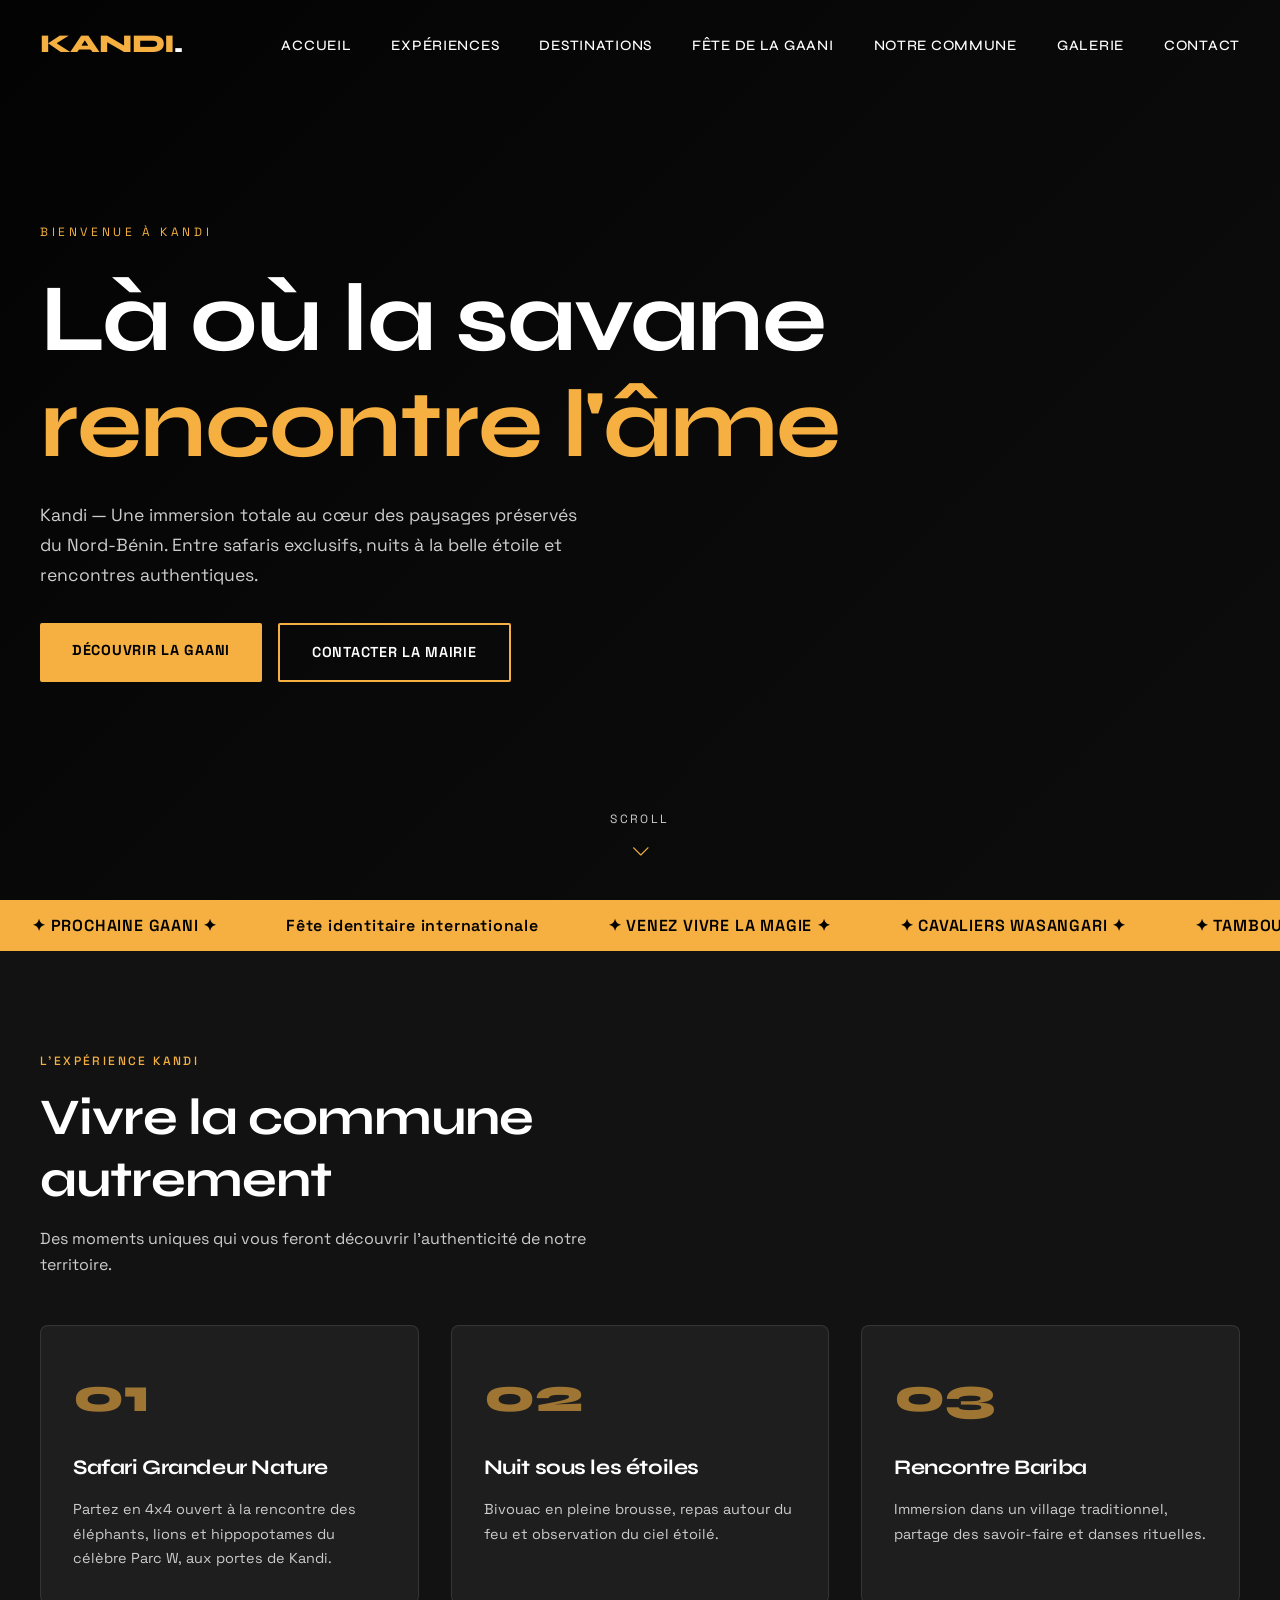
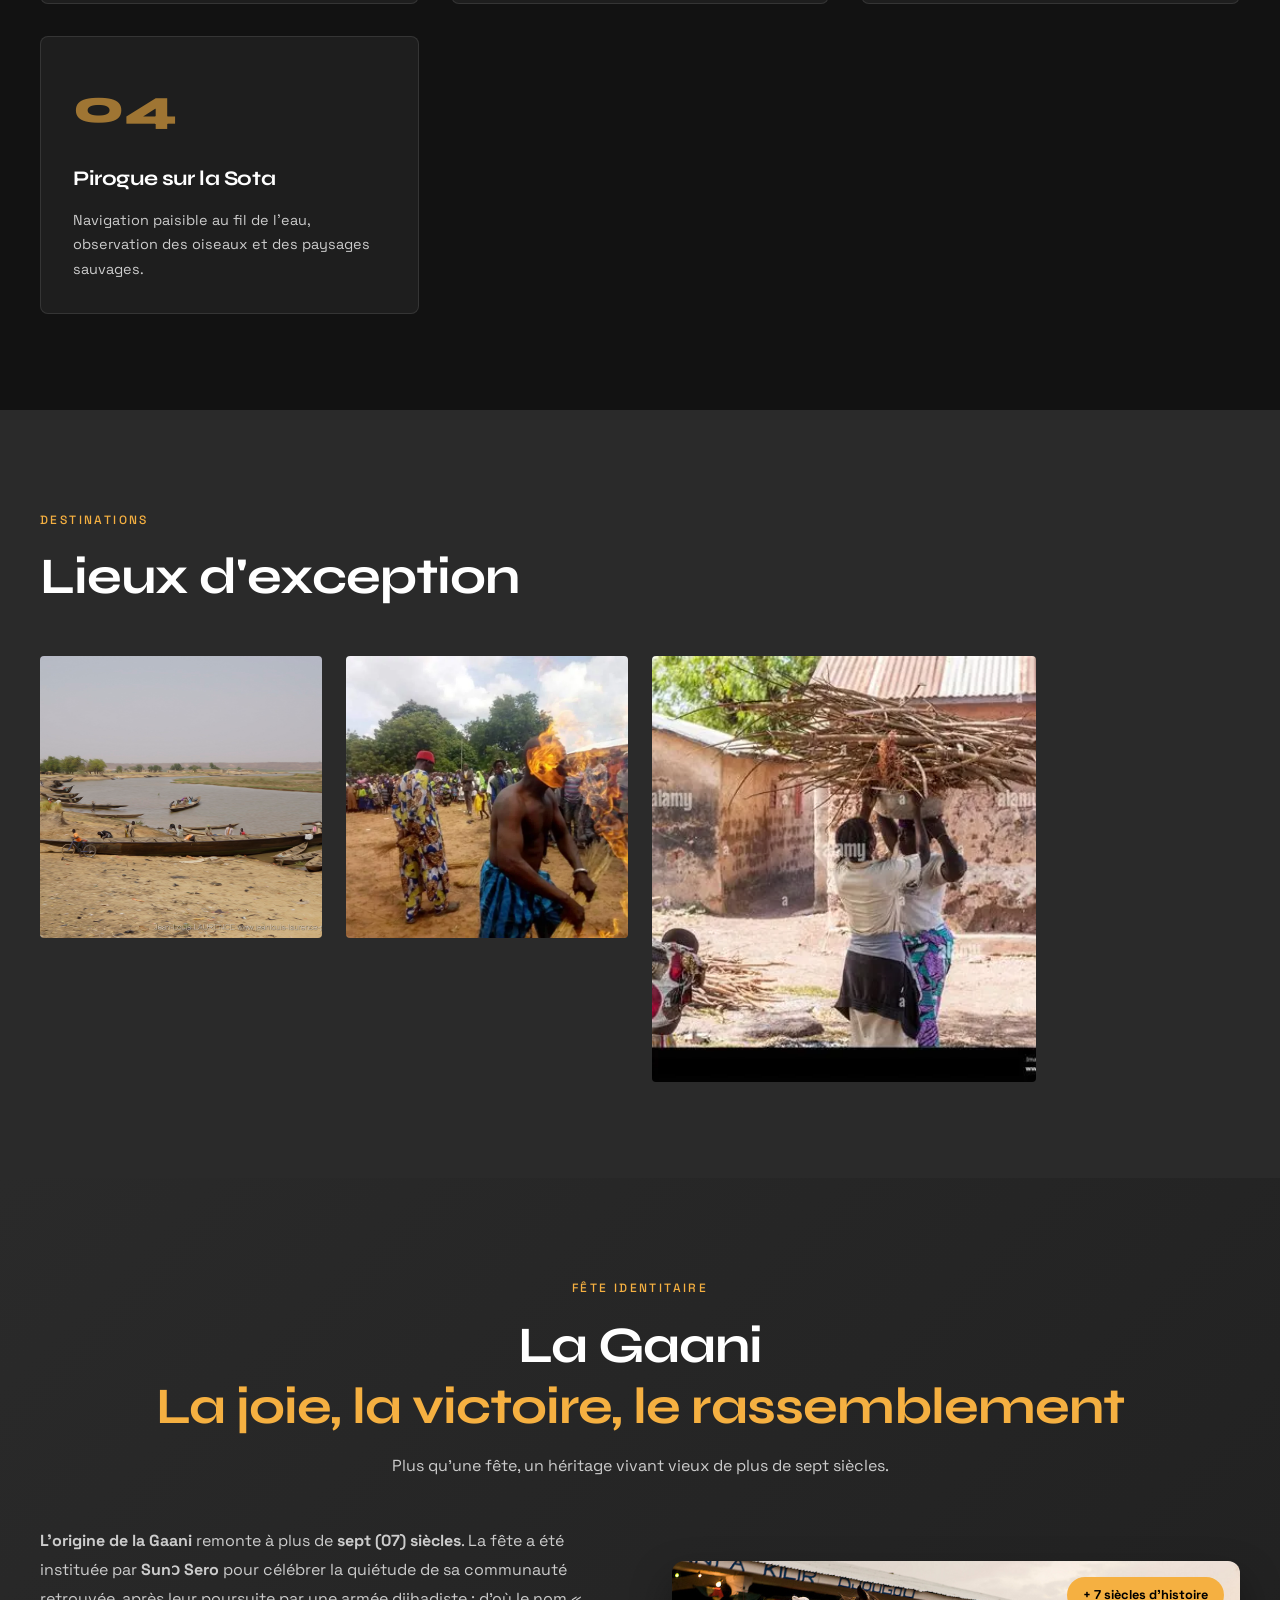
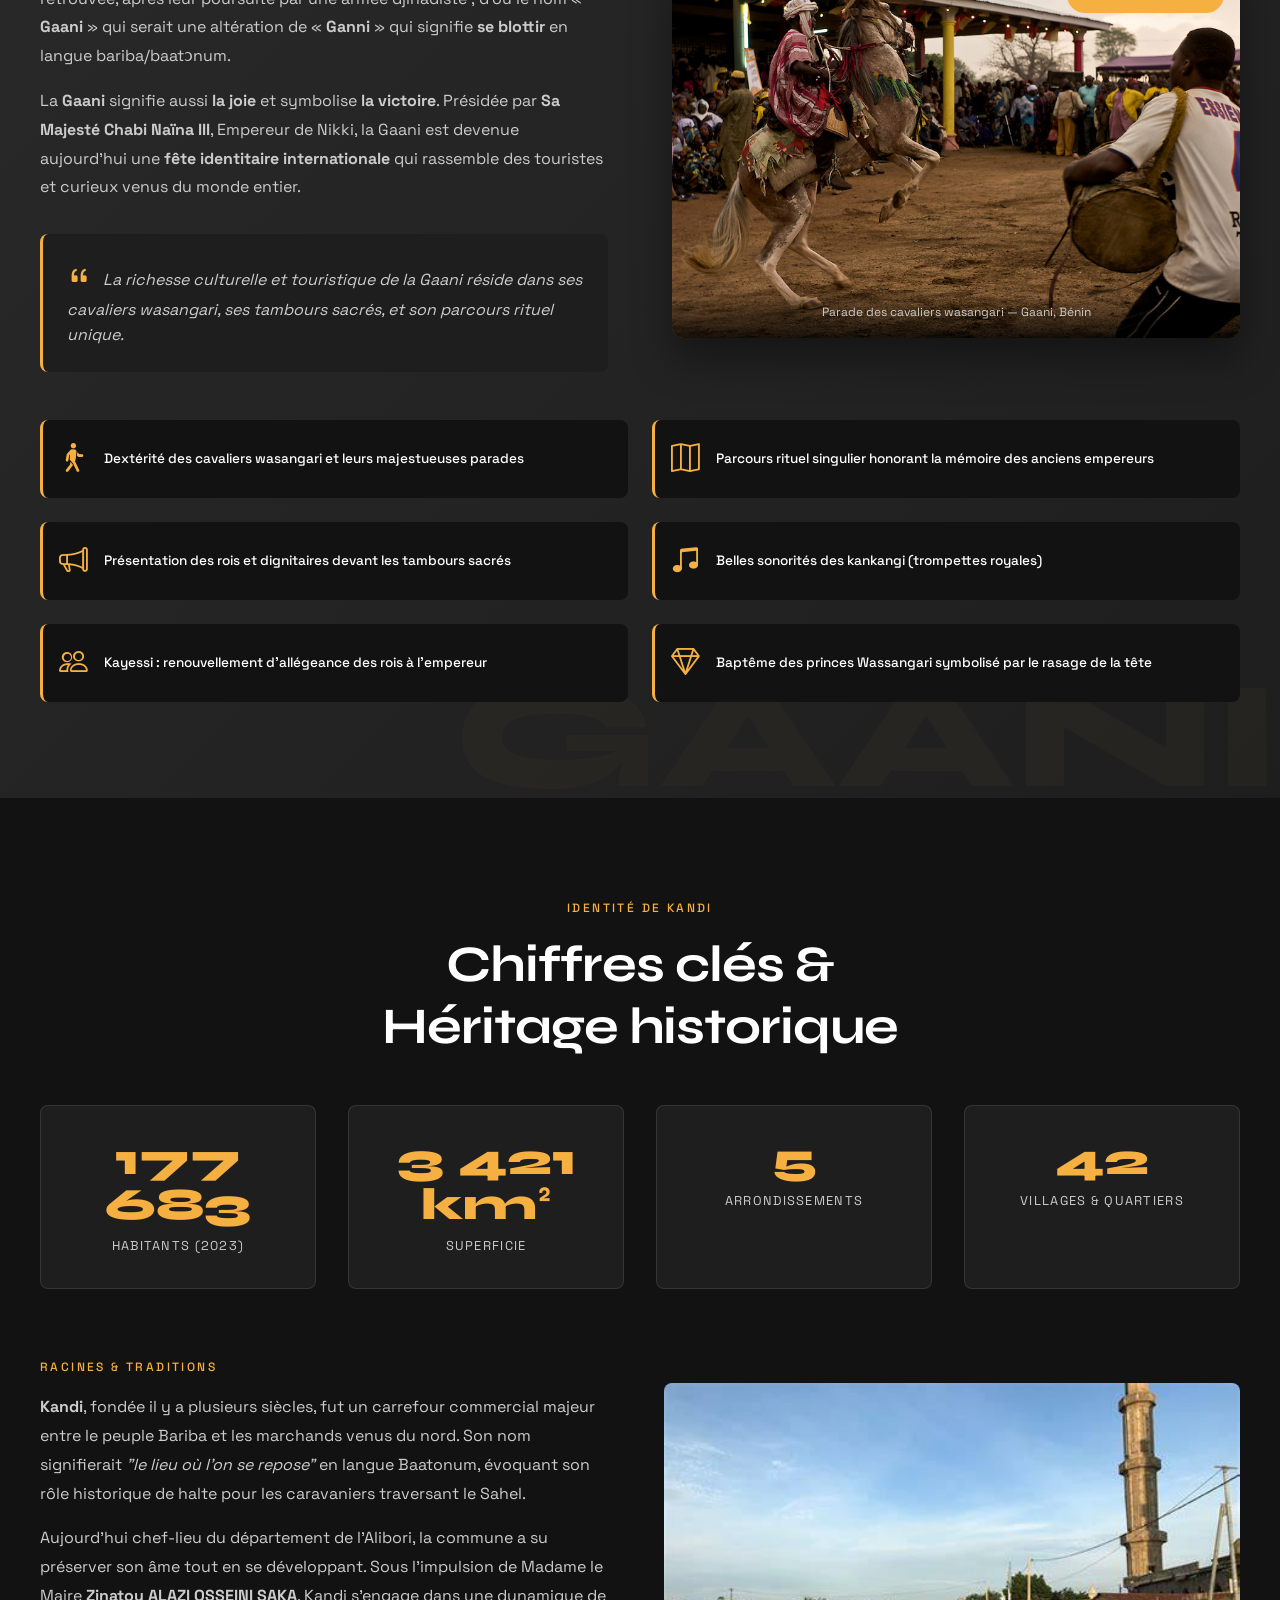
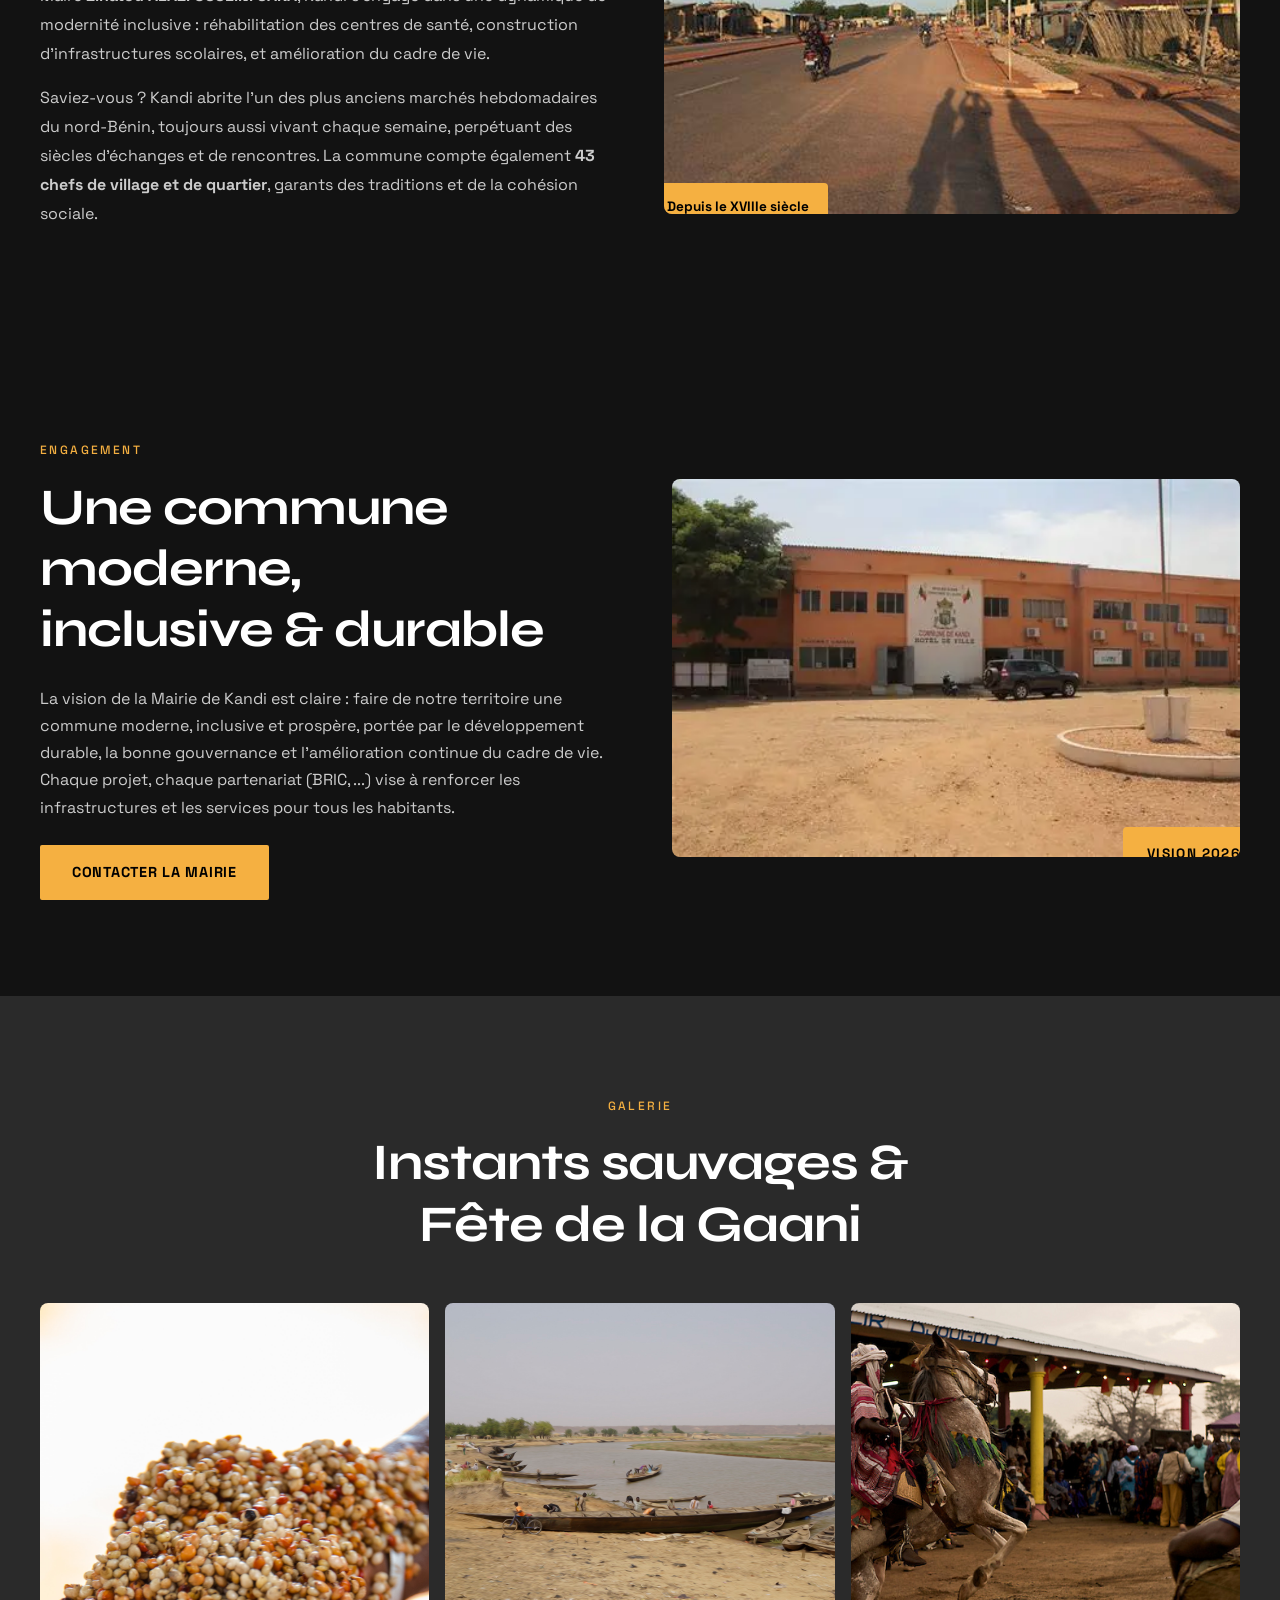
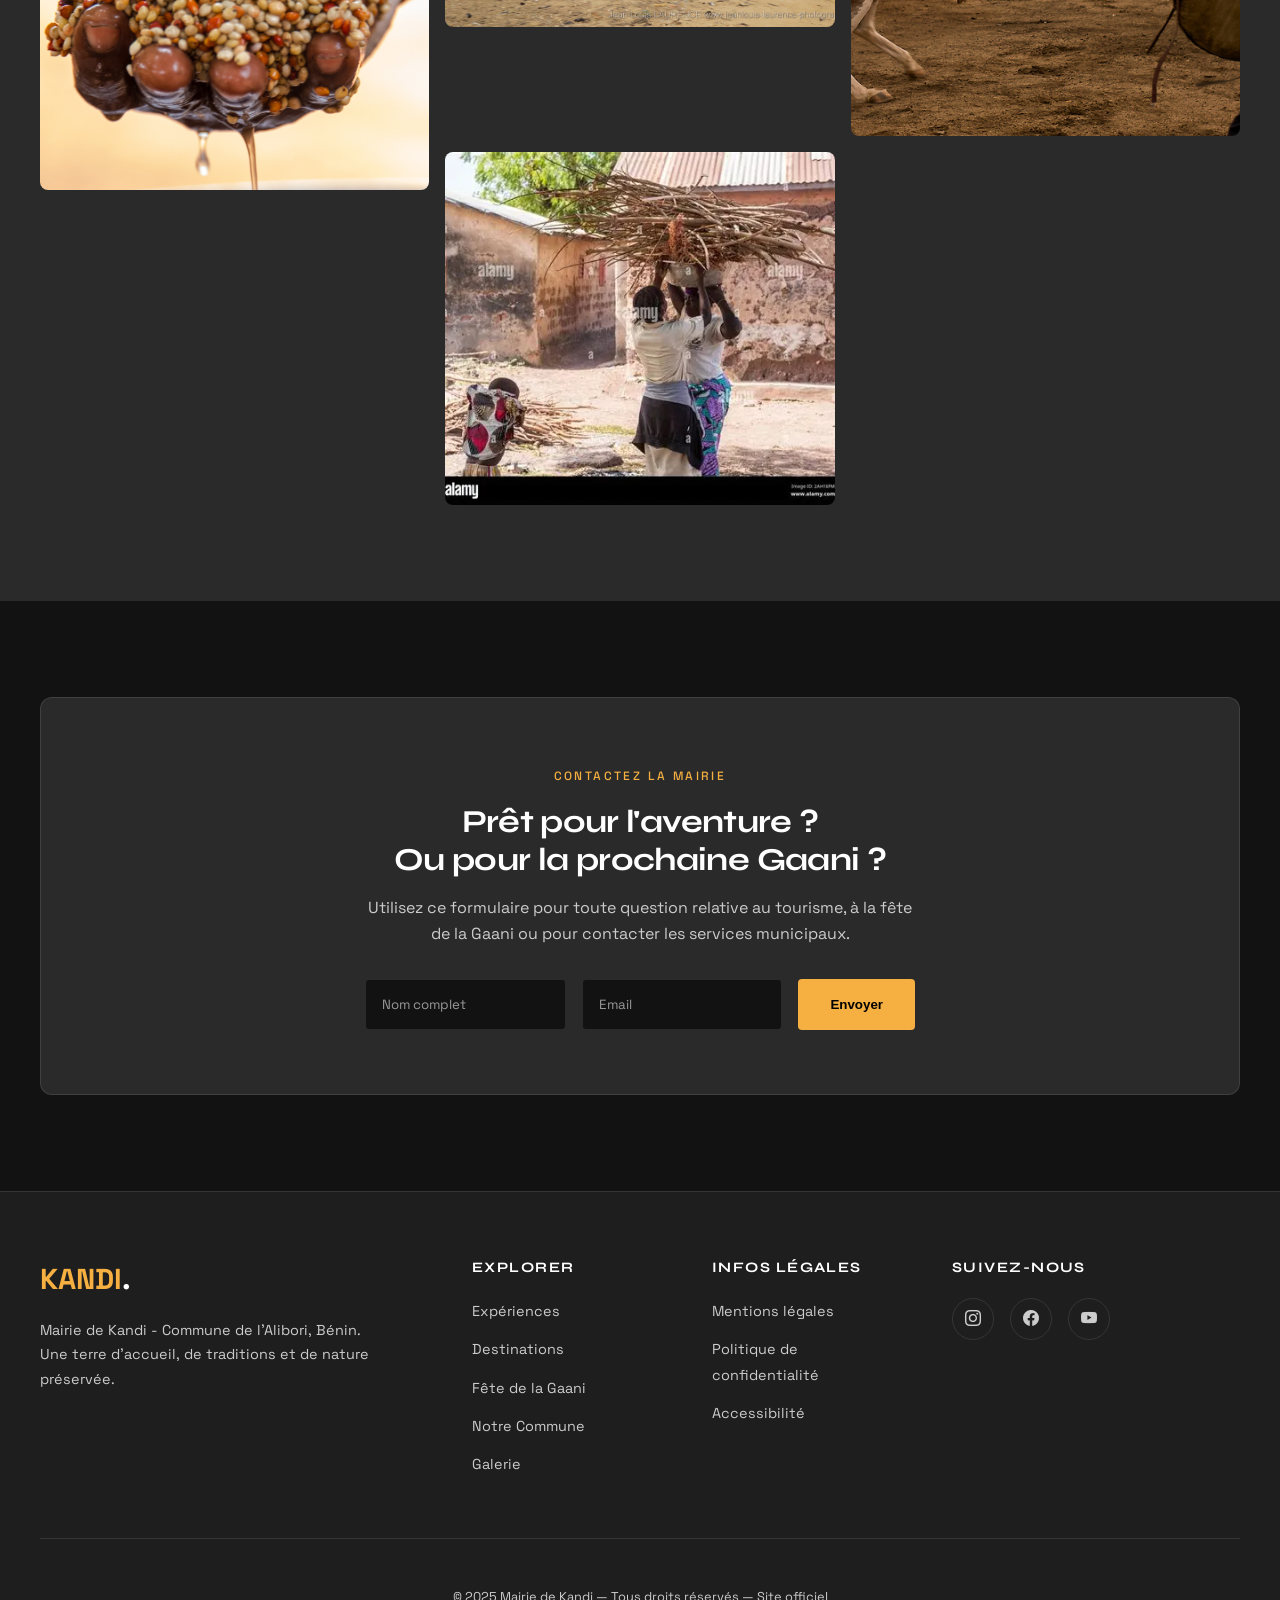
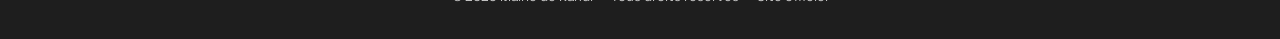
==== commit 71d9cd4b: "{message}" ====
--- a/index.html
+++ b/index.html
@@ -118,17 +118,8 @@
       <h2 class="section-title">Lieux d'exception</h2>
     </div>
     <div class="asymmetric-grid" style="margin-top: 3rem;">
-      <div class="grid-item item-1 reveal">
-        <img src="https://images.unsplash.com/photo-1516026672322-bc52d61a55d5?w=1000&q=85" alt="Parc W">
-        <div class="grid-overlay">
-          <div class="grid-content">
-            <h4>Parc National W</h4>
-            <p>Réserve UNESCO · Faune exceptionnelle</p>
-          </div>
-        </div>
-      </div>
       <div class="grid-item item-2 reveal">
-        <img src="https://images.unsplash.com/photo-1547471080-7cc2caa01a7e?w=600&q=85" alt="Rivière Sota">
+        <img src="img/Sota.jpg" alt="Rivière Sota">
         <div class="grid-overlay">
           <div class="grid-content">
             <h4>Rivière Sota</h4>
@@ -137,16 +128,16 @@
         </div>
       </div>
       <div class="grid-item item-3 reveal">
-        <img src="https://images.unsplash.com/photo-1503220317375-aaad61436b1b?w=600&q=85" alt="Marché de Kandi">
+        <img src="img/feu.webp" alt="La tradition du feu">
         <div class="grid-overlay">
           <div class="grid-content">
-            <h4>Marché de Kandi</h4>
+            <h4>Tradition du feu</h4>
             <p>Couleurs et traditions</p>
           </div>
         </div>
       </div>
       <div class="grid-item item-4 reveal">
-        <img src="https://images.unsplash.com/photo-1602002418082-a4443e081dd1?w=600&q=85" alt="Villages">
+        <img src="img/villages.webp" alt="Villages">
         <div class="grid-overlay">
           <div class="grid-content">
             <h4>Villages Bariba</h4>
@@ -154,24 +145,8 @@
           </div>
         </div>
       </div>
-      <div class="grid-item item-5 reveal">
-        <img src="https://images.unsplash.com/photo-1504432842672-1a79f78e4084?w=600&q=85" alt="Plaines">
-        <div class="grid-overlay">
-          <div class="grid-content">
-            <h4>Plaines du Nord</h4>
-            <p>Savane à perte de vue</p>
-          </div>
-        </div>
-      </div>
-      <div class="grid-item item-6 reveal">
-        <img src="https://images.unsplash.com/photo-1516426122078-c23e76319801?w=600&q=85" alt="Coucher de soleil">
-        <div class="grid-overlay">
-          <div class="grid-content">
-            <h4>Couchers de soleil</h4>
-            <p>Moments magiques garantis</p>
-          </div>
-        </div>
-      </div>
+      </div>
+
     </div>
   </div>
 </section>
@@ -303,21 +278,17 @@
     </div>
     <div class="masonry" style="margin-top: 3rem;">
       <div class="masonry-item reveal" onclick="openLightbox('https://images.unsplash.com/photo-1516026672322-bc52d61a55d5?w=1200&q=90')">
-        <img src="https://images.unsplash.com/photo-1516026672322-bc52d61a55d5?w=800&q=85" alt="Safari">
+        <img src="img/Sorgo.jpeg" alt="Safari">
       </div>
       <div class="masonry-item reveal" onclick="openLightbox('https://images.unsplash.com/photo-1547471080-7cc2caa01a7e?w=1200&q=90')">
-        <img src="https://images.unsplash.com/photo-1547471080-7cc2caa01a7e?w=600&q=85" alt="Rivière">
+        <img src="img/Sota.jpg" alt="Rivière">
       </div>
       <!-- Nouvelle image : cavaliers de la Gaani -->
       <div class="masonry-item reveal" onclick="openLightbox('https://images.unsplash.com/photo-1533591380348-14193e1de18f?w=1200&q=90')">
         <img src="img/fete-gaani-benin.png" alt="Cavaliers wasangari - Fête de la Gaani">
       </div>
-      <div class="masonry-item reveal" onclick="openLightbox('https://images.unsplash.com/photo-1602002418082-a4443e081dd1?w=1200&q=90')">
-        <img src="https://images.unsplash.com/photo-1602002418082-a4443e081dd1?w=600&q=85" alt="Culture">
-      </div>
-      <div class="masonry-item reveal" onclick="openLightbox('https://images.unsplash.com/photo-1504432842672-1a79f78e4084?w=1200&q=90')">
-        <img src="https://images.unsplash.com/photo-1504432842672-1a79f78e4084?w=800&q=85" alt="Savane">
-      </div>
+      <div class="masonry-item reveal" onclick="openLightbox('https://images.unsplash.com/photo-1506744038136-46273834b3fb?w=1200&q=90')">
+        <img src="img/villages.webp" alt="Villages">
     </div>
   </div>
 </section>
--- a/css/style.css
+++ b/css/style.css
@@ -537,11 +537,16 @@
       position: relative;
       border-radius: 12px;
       overflow: hidden;
+      box-shadow: 0 20px 40px rgba(0,0,0,0.4);
     }
     .gaani-image img {
       width: 100%;
       height: auto;
       display: block;
+      transition: transform 0.6s ease;
+    }
+    .gaani-image:hover img {
+      transform: scale(1.02);
     }
     .gaani-badge {
       position: absolute;
@@ -553,6 +558,7 @@
       font-weight: 700;
       font-size: 0.8rem;
       border-radius: 30px;
+      z-index: 2;
     }
     .quote-gaani {
       margin-top: 2rem;
@@ -562,6 +568,17 @@
       font-style: italic;
       color: var(--text-secondary);
       border-left: 3px solid var(--accent-primary);
+    }
+    .gaani-image-caption {
+      position: absolute;
+      bottom: 0;
+      left: 0;
+      right: 0;
+      background: linear-gradient(to top, rgba(0,0,0,0.8), transparent);
+      padding: 1rem;
+      text-align: center;
+      font-size: 0.75rem;
+      color: var(--text-secondary);
     }
 
     /* Split Section */
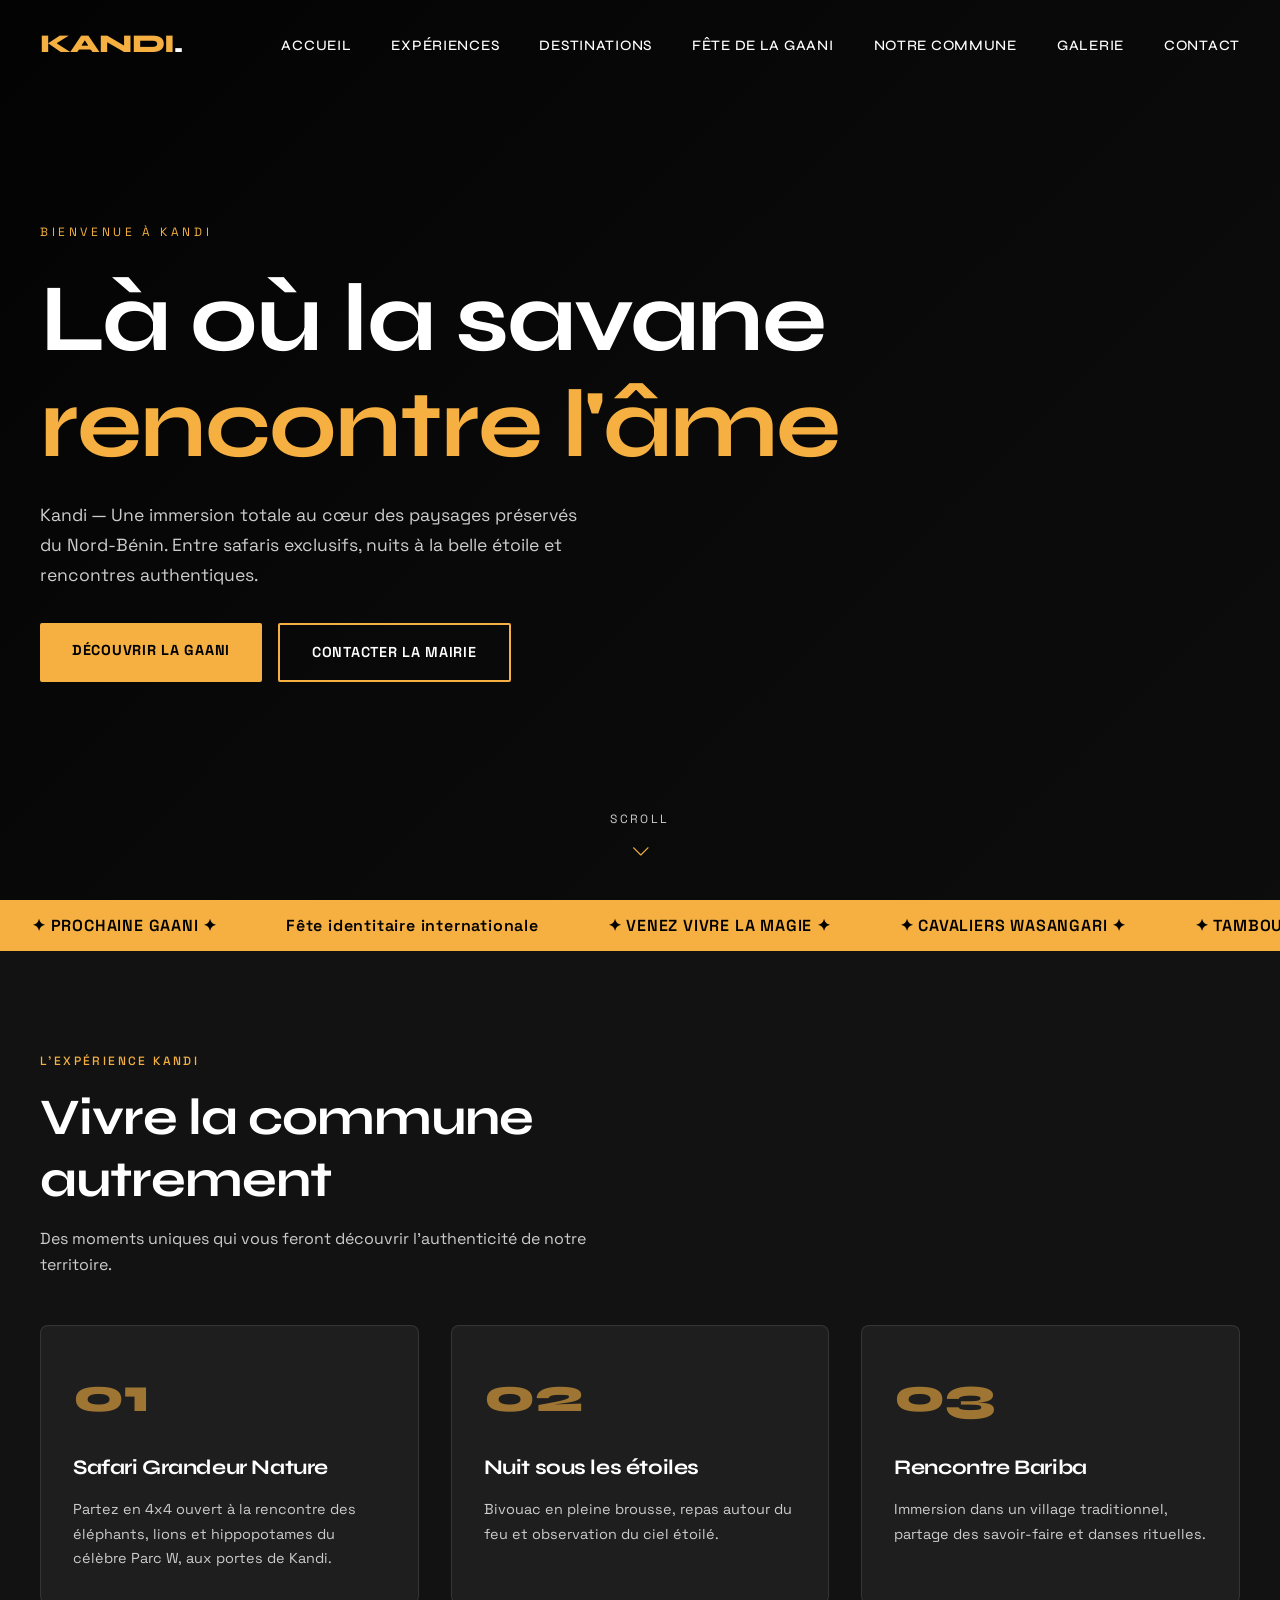
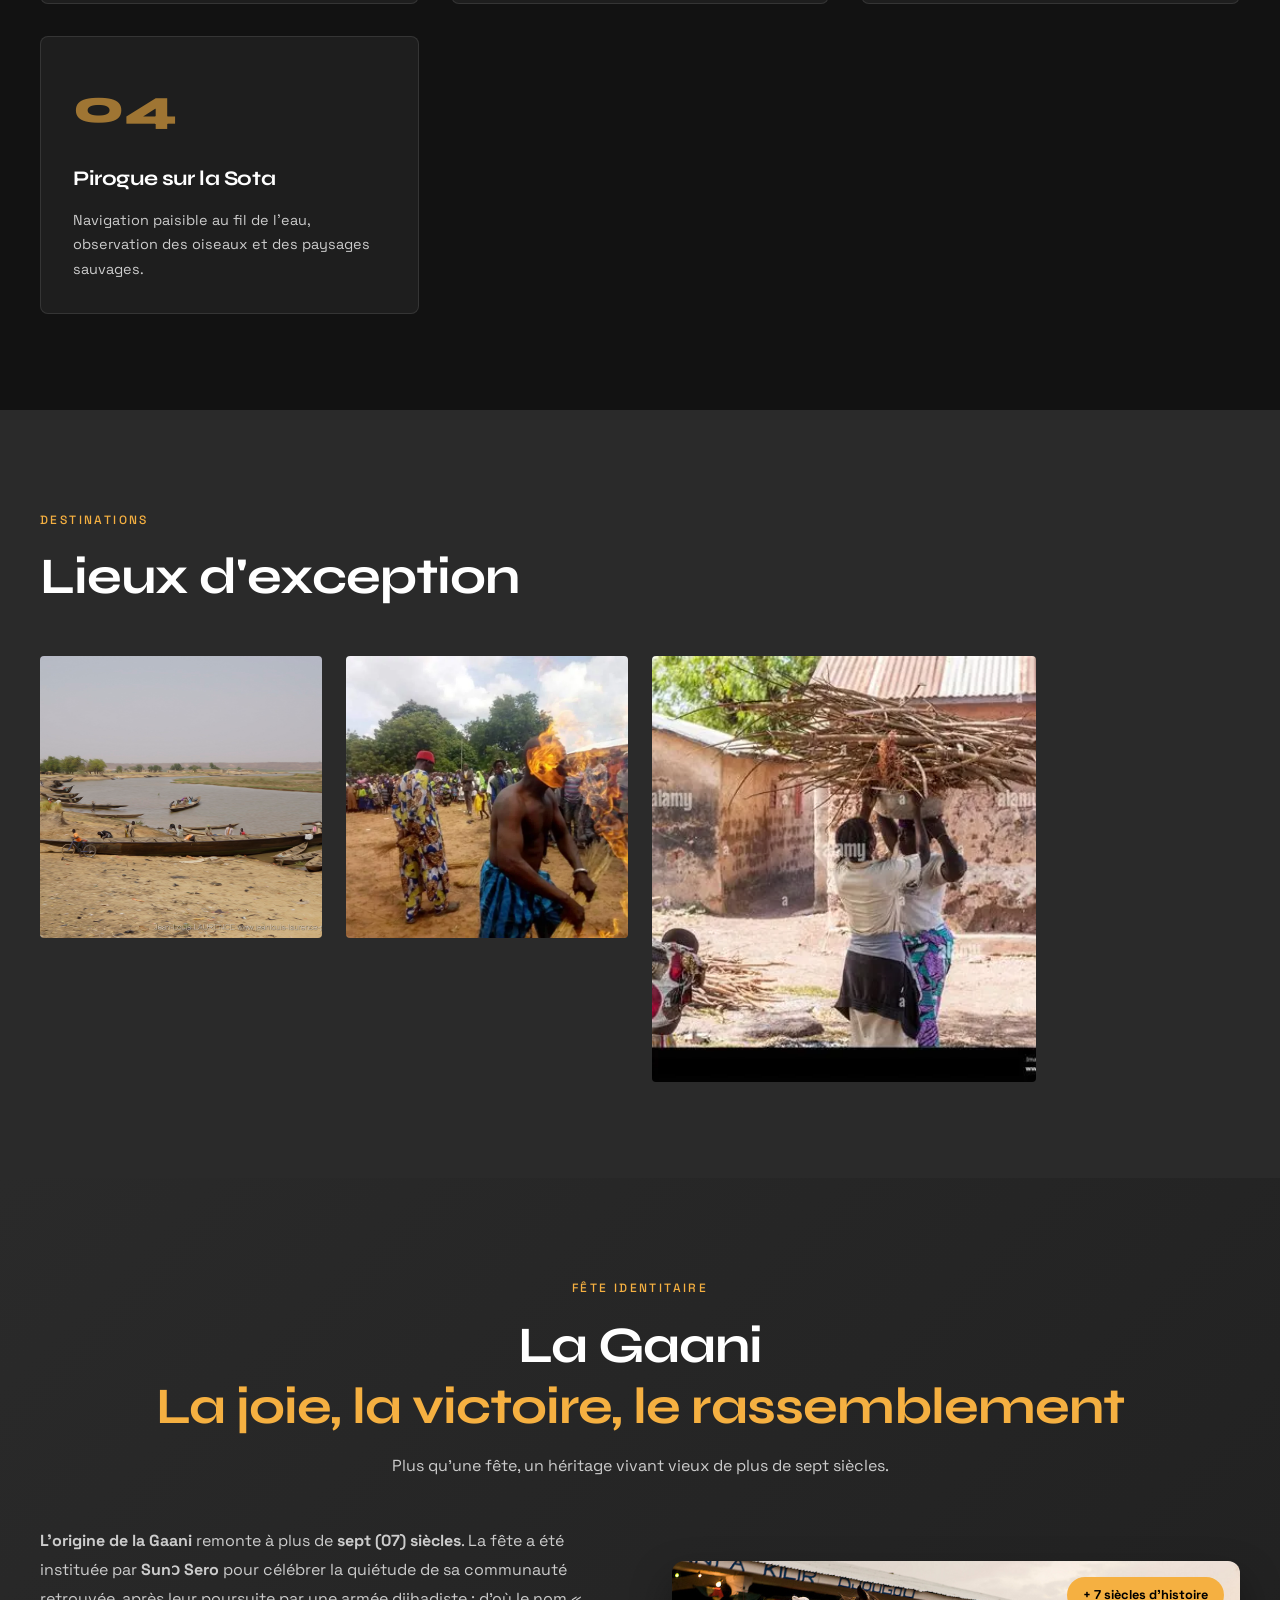
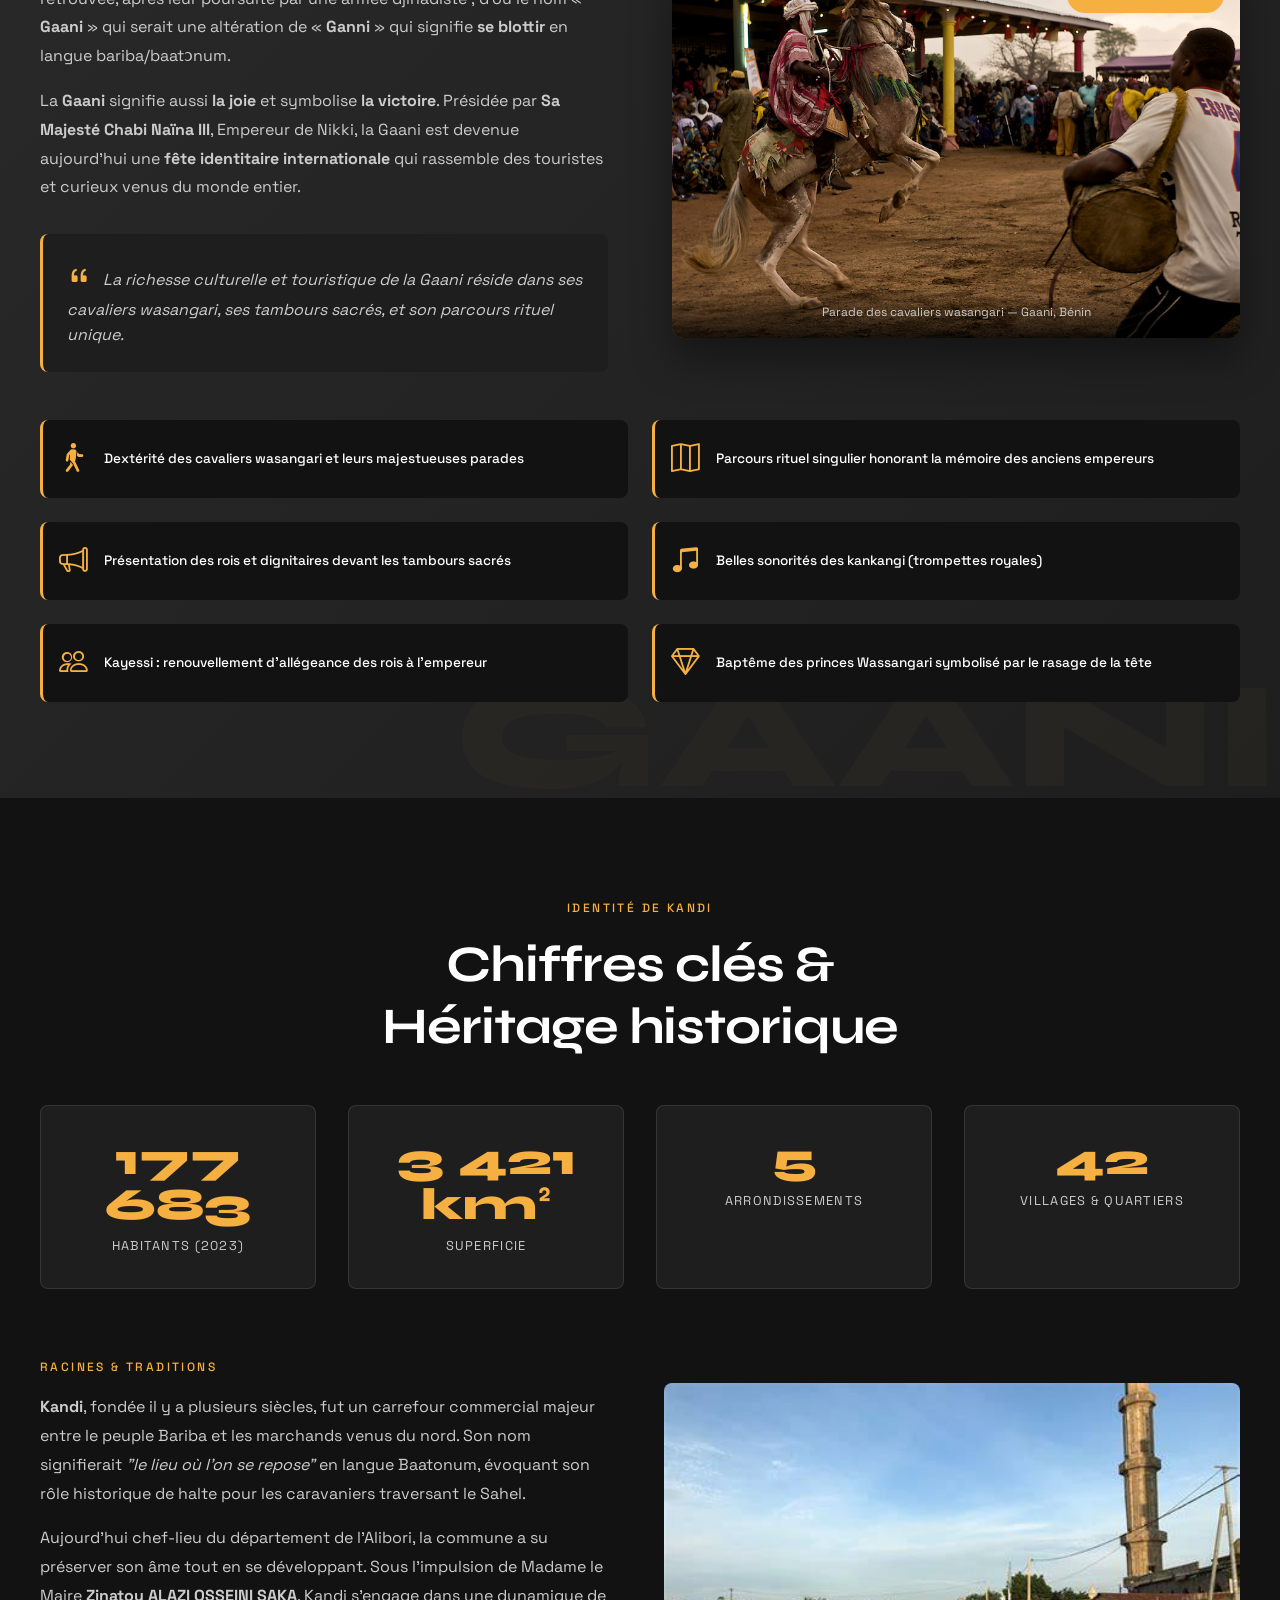
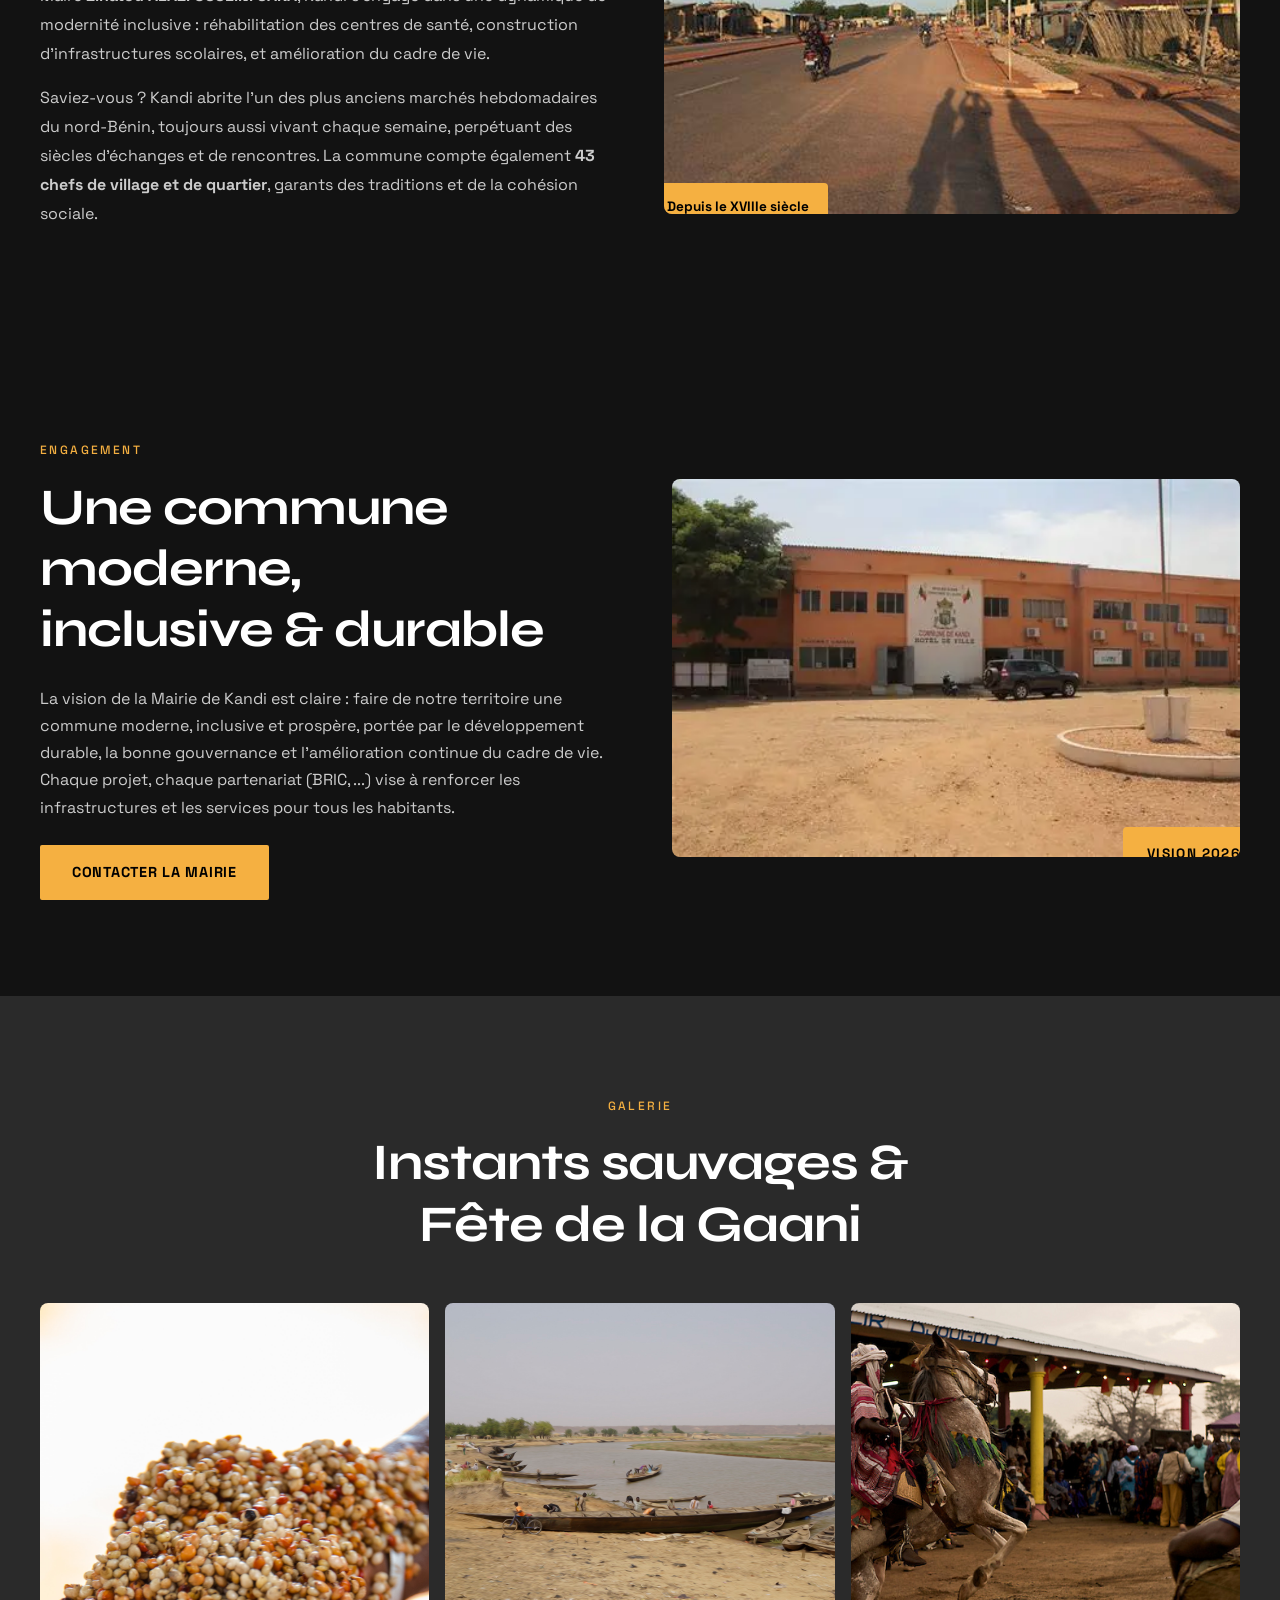
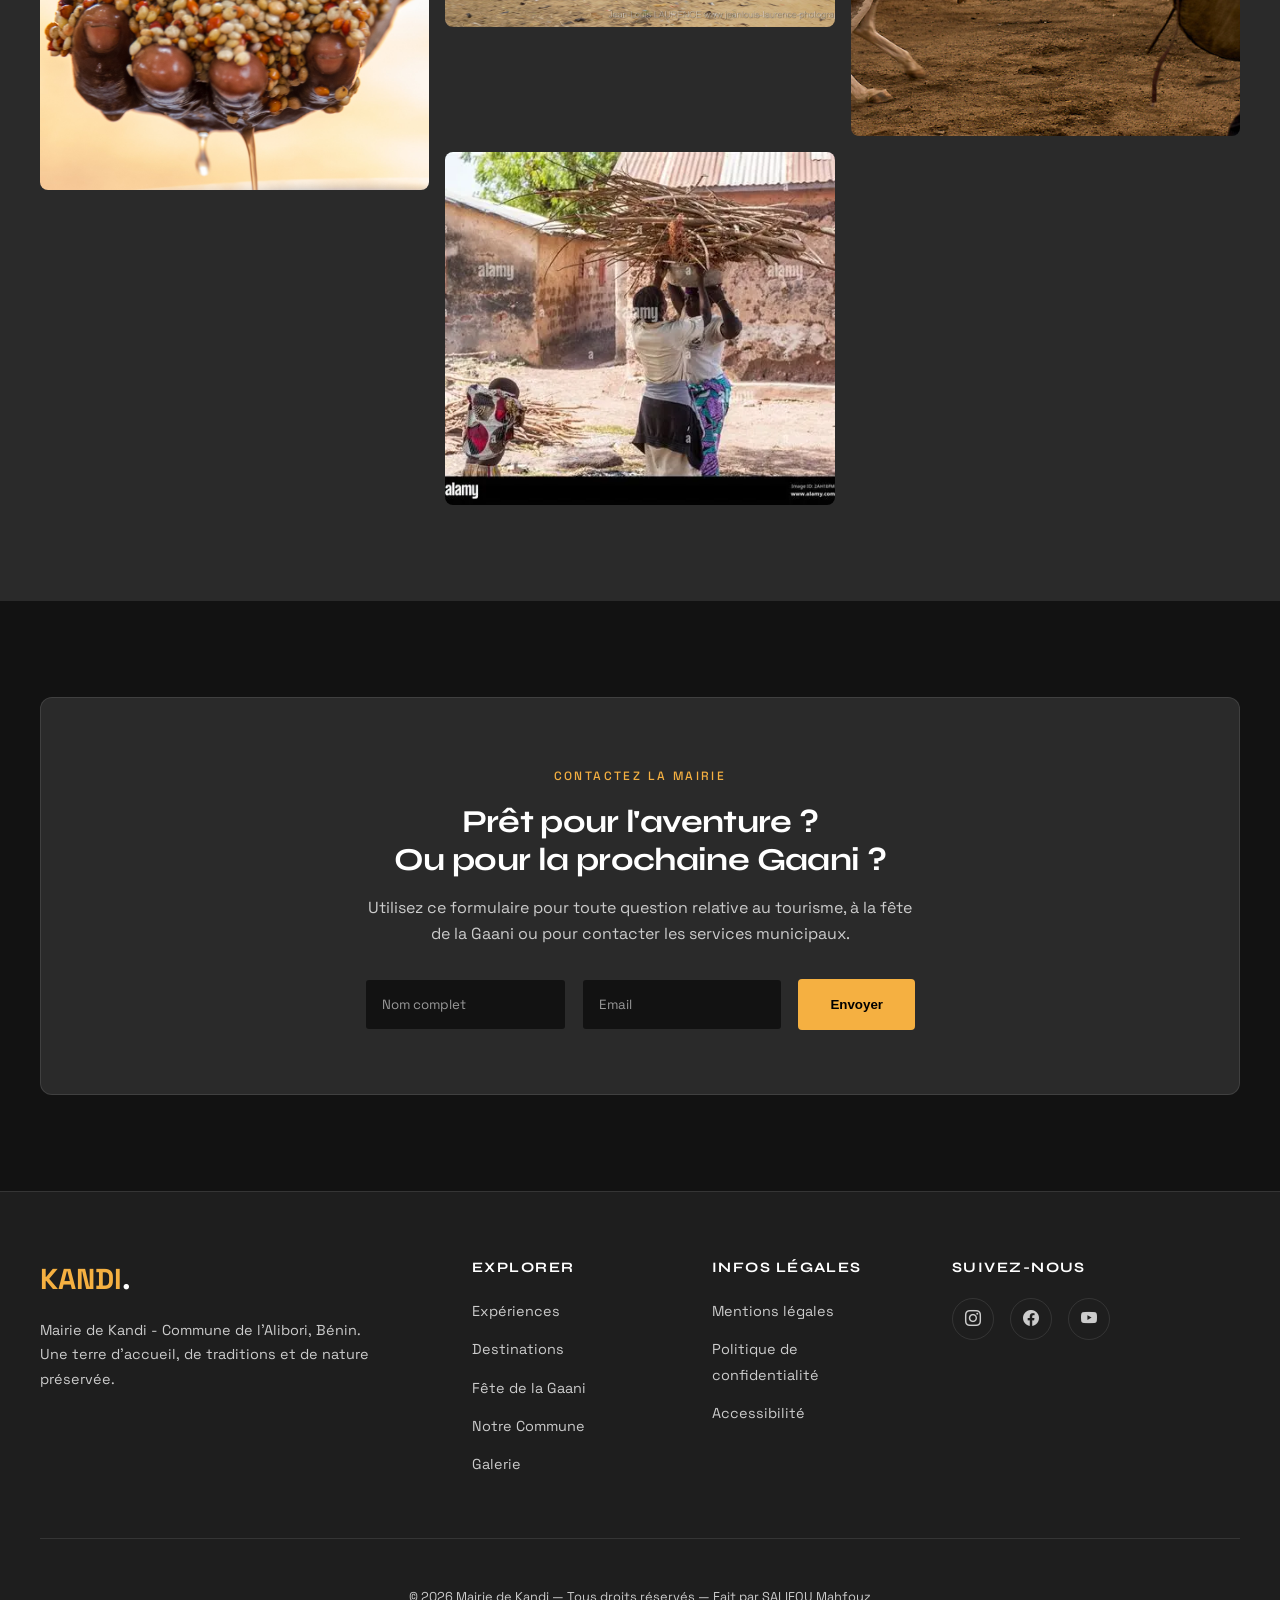
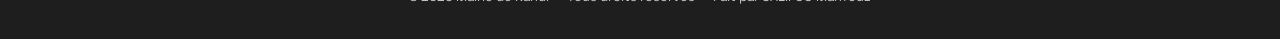
==== commit 4966a66a: "Nom" ====
--- a/index.html
+++ b/index.html
@@ -349,7 +349,7 @@
     </div>
   </div>
   <div class="footer-bottom">
-    <p>© 2025 Mairie de Kandi — Tous droits réservés — Site officiel</p>
+    <p>© 2026 Mairie de Kandi — Tous droits réservés — Fait par SALIFOU Mahfouz</p>
   </div>
 </footer>
 
